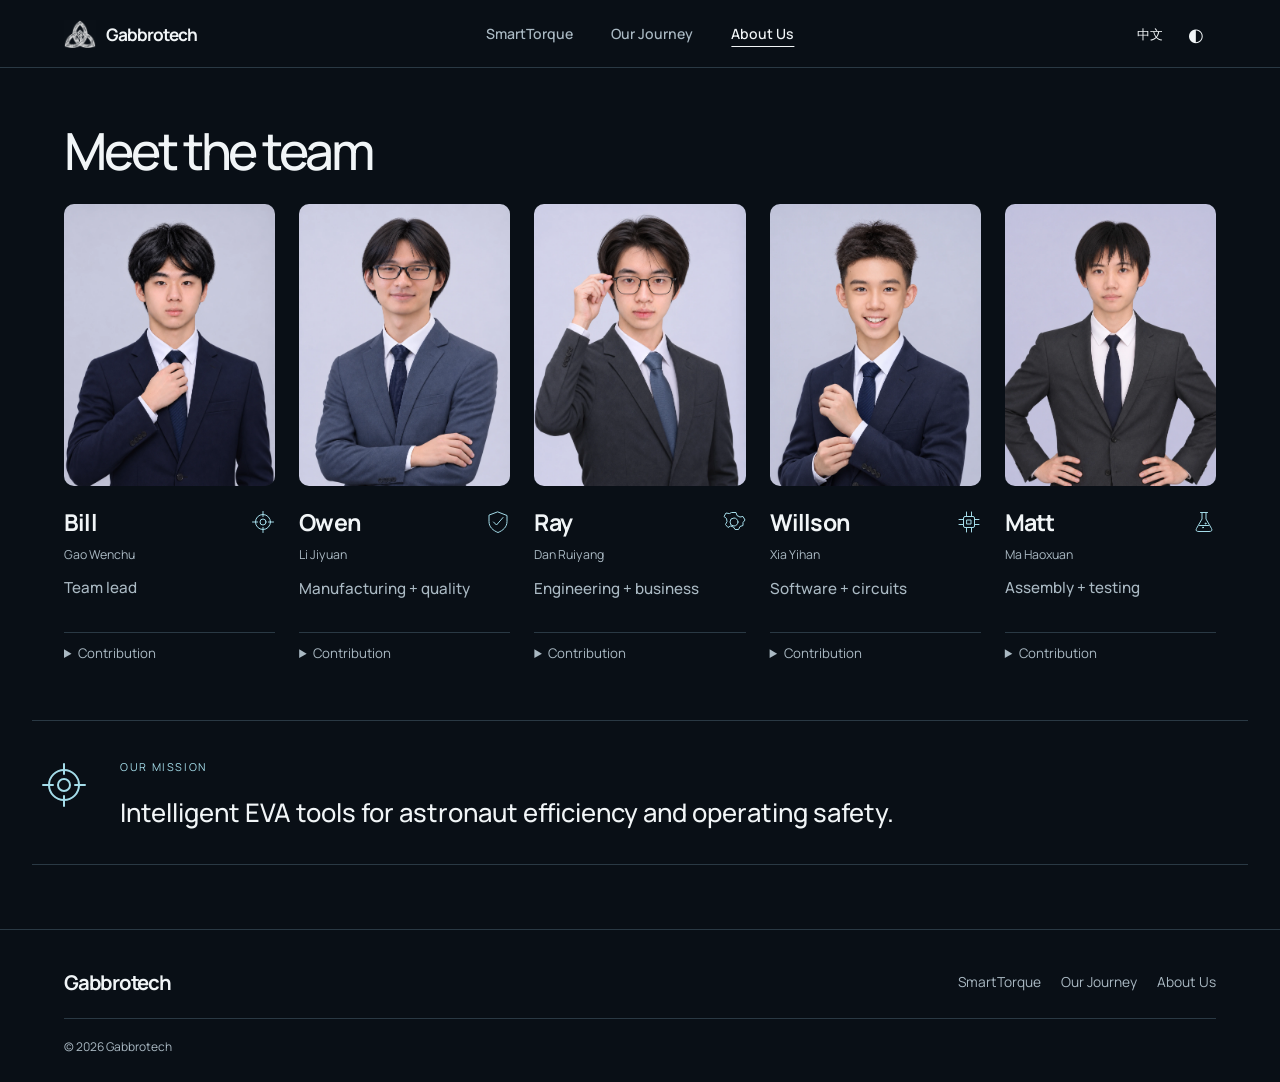
==== about/index.html @ a7426728 "Center SmartTorque in the opening film and simplify the product experience" ====
<!doctype html>
<html lang="en"><head><meta charset="utf-8"><script>try{document.documentElement.dataset.theme=localStorage.getItem("gabbrotech-theme")||"dark"}catch{}</script><link rel="preload" as="font" type="font/woff2" href="/assets/manrope-latin.woff2" crossorigin><meta name="viewport" content="width=device-width,initial-scale=1"><meta name="theme-color" content="#071017"><title>About Us | Gabbrotech</title><meta name="description" content="Gabbrotech develops intelligent, modular hardware concepts for demanding EVA operations. Explore SmartTorque, a multifunction handheld tool platform."><link rel="icon" type="image/svg+xml" href="data:image/svg+xml,%3Csvg%20xmlns='http://www.w3.org/2000/svg'%20viewBox='0%200%2064%2064'%3E%3Crect%20width='64'%20height='64'%20fill='%23071017'/%3E%3Cpath%20d='M49%2017H22L14%2025v22h28l8-8V31H32v8h9v1H23V25h26z'%20fill='%2372e3f4'/%3E%3C/svg%3E"><link rel="stylesheet" href="/assets/site.css?v=studio1"><link rel="stylesheet" href="/assets/stage.css"><script defer src="/assets/site.js?v=studio1"></script><script defer src="/assets/voice.js"></script><script defer src="/assets/features.js"></script><link rel="stylesheet" href="/assets/editorial.css"><script defer src="/assets/editorial.js?v=nov11b"></script><link rel="stylesheet" href="/assets/pages.css?v=nov11b"><link rel="stylesheet" href="/assets/team-portraits.css?v=nov14"><link rel="stylesheet" href="/assets/team-first.css?v=nov14"><link rel="stylesheet" href="/assets/studio.css?v=studio1"></head><body><a class="skip" href="#main">Skip to content</a><header class="site-header"><div class="wrap nav"><a class="brand" href="/" aria-label="Gabbrotech home"><span class="brand-mark" aria-hidden="true"><img src="/assets/gabbrotech-symbol.webp" alt=""></span>Gabbrotech</a><nav class="nav-links" id="navigation" aria-label="Main navigation"><a href="/smarttorque/" data-i18n-skip data-en="SmartTorque" data-zh="SmartTorque">SmartTorque</a><a href="/journey/" data-i18n-skip data-en="Our Journey" data-zh="探索历程">Our Journey</a><a href="/about/" aria-current="page" data-i18n-skip data-en="About Us" data-zh="关于我们">About Us</a></nav><div class="nav-actions"><div class="display-controls"><button class="display-toggle language-toggle" type="button" data-ui="language" aria-label="Switch to Chinese">中文</button><button class="display-toggle theme-toggle" type="button" data-ui="theme" aria-label="Switch to light mode" title="Theme">◐</button></div><button class="menu-toggle" type="button" aria-label="Toggle navigation" aria-controls="navigation" aria-expanded="false">☰</button></div></div></header><main id="main"><section class="team-landing" aria-labelledby="team-title"><header class="team-landing-heading"><h1 id="team-title" data-i18n-skip data-en="Meet the team" data-zh="认识我们的团队">Meet the team</h1></header><section class="team-grid" aria-label="Gabbrotech team"><article class="member"><div class="member-portrait has-photo"><img src="/assets/team/bill-natural.webp" alt="Bill — Gabbrotech team portrait" width="1086" height="1448" loading="eager" decoding="async"></div><div class="member-info"><div class="member-heading"><h2>Bill</h2><svg viewbox="0 0 48 48" fill="none" stroke="currentColor" stroke-width="2" stroke-linecap="round" stroke-linejoin="round" aria-hidden="true"><circle cx="24" cy="24" r="15"></circle><circle cx="24" cy="24" r="6"></circle><path d="M24 3v10m0 22v10M3 24h10m22 0h10"></path></svg></div><p data-i18n-skip data-en="Gao Wenchu" data-zh="高文楚" class="member-name">Gao Wenchu</p><h3 data-i18n-skip data-en="Team lead" data-zh="团队负责人">Team lead</h3><details class="member-responsibilities"><summary data-i18n-skip="" data-en="Contribution" data-zh="主要工作">Contribution</summary><p data-i18n-skip data-en="Parts CAD · Website · Retention" data-zh="零件建模 · 网页设计 · 防丢失结构" class="member-work">Parts CAD · Website · Retention</p></details></div></article><article class="member"><div class="member-portrait has-photo"><img src="/assets/team/owen.webp" alt="Owen — Gabbrotech team portrait" width="1086" height="1448" loading="eager" decoding="async"></div><div class="member-info"><div class="member-heading"><h2>Owen</h2><svg viewbox="0 0 48 48" fill="none" stroke="currentColor" stroke-width="2" stroke-linecap="round" stroke-linejoin="round" aria-hidden="true"><path d="M24 4 42 11v12c0 11-8 18-18 22C14 41 6 34 6 23V11Z"></path><path d="m15 24 6 6 13-15"></path></svg></div><p data-i18n-skip data-en="Li Jiyuan" data-zh="李纪源" class="member-name">Li Jiyuan</p><h3 data-i18n-skip data-en="Manufacturing + quality" data-zh="制造与质量">Manufacturing + quality</h3><details class="member-responsibilities"><summary data-i18n-skip="" data-en="Contribution" data-zh="主要工作">Contribution</summary><p data-i18n-skip data-en="Assembly · Printing · Quality checks" data-zh="产品组装 · 打印监督 · 质量检查" class="member-work">Assembly · Printing · Quality checks</p></details></div></article><article class="member"><div class="member-portrait has-photo"><img src="/assets/team/ray-refined.webp" alt="Ray — Gabbrotech team portrait" width="1086" height="1448" loading="eager" decoding="async"></div><div class="member-info"><div class="member-heading"><h2>Ray</h2><svg viewbox="0 0 48 48" fill="none" stroke="currentColor" stroke-width="2" stroke-linecap="round" stroke-linejoin="round" aria-hidden="true"><circle cx="24" cy="24" r="8"></circle><path d="m20 5 8 0 2 6 6 3 6-1 4 7-4 5 0 6-6 2-3 6-7 0-3-5-6-2-5 3-5-6 3-6-1-6-5-4 4-7 6 1Z"></path></svg></div><p data-i18n-skip data-en="Dan Ruiyang" data-zh="但睿洋" class="member-name">Dan Ruiyang</p><h3 data-i18n-skip data-en="Engineering + business" data-zh="工程与商业">Engineering + business</h3><details class="member-responsibilities"><summary data-i18n-skip="" data-en="Contribution" data-zh="主要工作">Contribution</summary><p data-i18n-skip data-en="Tool and head CAD · Channels" data-zh="工具与接头建模 · 销售渠道" class="member-work">Tool and head CAD · Channels</p></details></div></article><article class="member"><div class="member-portrait has-photo"><img src="/assets/team/wilson.webp" alt="Willson — Gabbrotech team portrait" width="1086" height="1448" loading="eager" decoding="async"></div><div class="member-info"><div class="member-heading"><h2>Willson</h2><svg viewbox="0 0 48 48" fill="none" stroke="currentColor" stroke-width="2" stroke-linecap="round" stroke-linejoin="round" aria-hidden="true"><rect x="13" y="13" width="22" height="22" rx="3"></rect><path d="M19 4v9m10-9v9m-10 22v9m10-9v9M4 19h9m-9 10h9m22-10h9m-9 10h9M20 20h8v8h-8Z"></path></svg></div><p data-i18n-skip data-en="Xia Yihan" data-zh="夏翊涵" class="member-name">Xia Yihan</p><h3 data-i18n-skip data-en="Software + circuits" data-zh="软件与电路">Software + circuits</h3><details class="member-responsibilities"><summary data-i18n-skip="" data-en="Contribution" data-zh="主要工作">Contribution</summary><p data-i18n-skip data-en="Voice · LCD · Actuator control" data-zh="语音交互 · LCD 显示 · 执行器控制" class="member-work">Voice · LCD · Actuator control</p></details></div></article><article class="member"><div class="member-portrait has-photo"><img src="/assets/team/matt-studio-close.webp" alt="Matt — Gabbrotech team portrait" width="1086" height="1448" loading="eager" decoding="async"></div><div class="member-info"><div class="member-heading"><h2>Matt</h2><svg viewbox="0 0 48 48" fill="none" stroke="currentColor" stroke-width="2" stroke-linecap="round" stroke-linejoin="round" aria-hidden="true"><path d="M17 5h14m-11 0v13L9 37q-3 6 5 6h20q8 0 5-6L28 18V5M15 31h18"></path><circle cx="22" cy="35" r="1"></circle><circle cx="27" cy="27" r="1"></circle></svg></div><p data-i18n-skip data-en="Ma Haoxuan" data-zh="马颢轩" class="member-name">Ma Haoxuan</p><h3 data-i18n-skip data-en="Assembly + testing" data-zh="组装与测试">Assembly + testing</h3><details class="member-responsibilities"><summary data-i18n-skip="" data-en="Contribution" data-zh="主要工作">Contribution</summary><p data-i18n-skip data-en="Hardware · Debugging · Competitor research" data-zh="硬件组装 · 调试维修 · 竞品研究" class="member-work">Hardware · Debugging · Competitor research</p></details></div></article></section></section><section class="about-mission"><div class="mission-icon-large"><svg viewbox="0 0 48 48" fill="none" stroke="currentColor" stroke-width="2" stroke-linecap="round" stroke-linejoin="round" aria-hidden="true"><circle cx="24" cy="24" r="15"></circle><circle cx="24" cy="24" r="6"></circle><path d="M24 3v10m0 22v10M3 24h10m22 0h10"></path></svg></div><div><small data-i18n-skip data-en="OUR MISSION" data-zh="我们的使命">OUR MISSION</small><h2 data-i18n-skip data-en="Intelligent EVA tools for astronaut efficiency and operating safety." data-zh="设计智能化舱外工具，提升宇航员的工作效率与操作安全。">Intelligent EVA tools for astronaut efficiency and operating safety.</h2></div></section></main><footer class="site-footer"><div class="studio-footer"><a class="brand" href="/">Gabbrotech</a><div class="footer-links"><a href="/smarttorque/">SmartTorque</a><a href="/journey/"><span data-i18n-skip data-en="Our Journey" data-zh="探索历程">Our Journey</span></a><a href="/about/"><span data-i18n-skip data-en="About Us" data-zh="关于我们">About Us</span></a></div><div class="studio-colophon"><span>© 2026 Gabbrotech</span></div></div></footer></body></html>
---- assets/site.css ----
:root{--bg:#071017;--bg2:#0b1720;--panel:#101f29;--panel2:#132630;--line:#29404c;--text:#eef7fa;--muted:#a0b3bd;--cyan:#72e3f4;--blue:#4b9dce;--display:'Space Grotesk',Arial,sans-serif;--body:'DM Sans',Arial,sans-serif}
*{box-sizing:border-box}html{scroll-behavior:smooth}body{margin:0;background:var(--bg);color:var(--text);font-family:var(--body);font-size:16px;line-height:1.6}body::before{content:'';position:fixed;inset:0;pointer-events:none;opacity:.14;background-image:linear-gradient(rgba(137,196,222,.15) 1px,transparent 1px),linear-gradient(90deg,rgba(137,196,222,.15) 1px,transparent 1px);background-size:72px 72px;mask-image:linear-gradient(to bottom,#000,transparent 80%);z-index:-1}a{color:inherit;text-decoration:none}button{font:inherit}img{max-width:100%;display:block}.skip{position:absolute;top:-50px;left:12px;padding:9px 16px;background:var(--cyan);color:#071017;z-index:100}.skip:focus{top:12px}.wrap{width:min(100% - 64px,1300px);margin:auto}.site-header{border-bottom:1px solid rgba(113,157,177,.2);background:rgba(7,16,23,.87);backdrop-filter:blur(18px);position:sticky;top:0;z-index:50}.nav{min-height:78px;display:flex;align-items:center;justify-content:space-between;gap:28px}.brand{display:flex;align-items:center;gap:11px;font:700 1.19rem var(--display);letter-spacing:-.045em;white-space:nowrap}.brand-mark{display:grid;place-items:center;width:35px;height:35px;border:1.6px solid var(--cyan);color:var(--cyan);font:700 1rem var(--display);clip-path:polygon(0 0,100% 0,100% 73%,74% 100%,0 100%)}.nav-links{display:flex;align-items:center;gap:35px}.nav-links a{font-size:.88rem;color:#c9d7dc;transition:color .2s}.nav-links a:hover,.nav-links a[aria-current=page]{color:var(--cyan)}.nav-actions{display:flex;align-items:center;gap:20px}.nav-cta{border:1px solid #4e7180;padding:9px 17px;color:#f1fbfd;font-size:.84rem;font-weight:700;letter-spacing:.01em;transition:.2s}.nav-cta:hover{border-color:var(--cyan);color:var(--cyan)}.menu-toggle{display:none;border:0;background:none;color:var(--text);font-size:1.6rem;cursor:pointer}.eyebrow{font-size:.76rem;letter-spacing:.22em;text-transform:uppercase;font-weight:700;color:var(--cyan)}.eyebrow::before{content:'';display:inline-block;width:27px;height:1px;background:currentColor;vertical-align:middle;margin-right:12px}.hero{position:relative;overflow:hidden}.hero-grid{display:grid;grid-template-columns:minmax(0, .95fr) minmax(0,1.05fr);min-height:660px;align-items:center;gap:35px;padding-top:58px;padding-bottom:72px}.hero h1,.product-hero h1{font:500 clamp(3.5rem,6vw,6.4rem)/.98 var(--display);letter-spacing:-.077em;margin:27px 0}.hero h1 em,.product-hero h1 em{font-style:normal;color:var(--cyan)}.lede{font-size:1.12rem;color:#b6cbd3;max-width:600px;line-height:1.68}.hero-actions{display:flex;flex-wrap:wrap;gap:12px;margin-top:35px}.btn{display:inline-flex;justify-content:center;align-items:center;min-height:47px;padding:12px 22px;border:1px solid var(--cyan);font-size:.9rem;font-weight:700;letter-spacing:.015em;transition:background .2s,color .2s,transform .2s}.btn:hover{transform:translateY(-2px)}.btn-primary{background:var(--cyan);color:#071017}.btn-primary:hover{background:#a3f0f8}.btn-ghost{border-color:#4d6672;color:var(--text)}.btn-ghost:hover{border-color:var(--cyan);color:var(--cyan)}.hero-media{position:relative;aspect-ratio:1.18;background:radial-gradient(circle at 50% 45%,#163947 0,#0b1d27 42%,#08131b 73%);border:1px solid #24414d;overflow:hidden}.hero-media::before{content:'';position:absolute;inset:5%;border:1px solid rgba(114,227,244,.15);border-radius:50%;transform:rotate(-22deg) scaleY(.76)}.hero-media img{width:100%;height:100%;object-fit:cover;mix-blend-mode:screen}.media-index{position:absolute;left:22px;top:20px;z-index:2;color:#9db8c2;font-size:.72rem;letter-spacing:.18em;text-transform:uppercase}.media-label{position:absolute;right:20px;bottom:20px;color:#d4e9ed;font-size:.72rem;letter-spacing:.12em;text-transform:uppercase;z-index:2}.hero-bottom{border-top:1px solid var(--line);border-bottom:1px solid var(--line);background:#0b1821}.fact-row{display:grid;grid-template-columns:repeat(3,1fr)}.fact{padding:23px 31px;border-right:1px solid var(--line)}.fact:first-child{padding-left:0}.fact:last-child{border:0}.fact strong{display:block;font:500 1.22rem var(--display);letter-spacing:-.04em}.fact span{font-size:.79rem;text-transform:uppercase;letter-spacing:.11em;color:#85a4b1}.section{padding:122px 0}.section-head{display:grid;grid-template-columns:1fr 1fr;align-items:end;gap:64px;margin-bottom:52px}.section h2{font:500 clamp(2.45rem,4vw,4.4rem)/1.06 var(--display);letter-spacing:-.065em;margin:18px 0 0}.section-intro{color:var(--muted);font-size:1.08rem;max-width:560px;margin:0 0 5px}.overline{font-size:.75rem;letter-spacing:.2em;text-transform:uppercase;color:var(--cyan);font-weight:700}.panel{background:linear-gradient(145deg,#11242f,#0b1821);border:1px solid #29424e}.about-grid{display:grid;grid-template-columns:1.15fr .85fr;gap:20px}.statement{min-height:300px;padding:46px;display:flex;flex-direction:column;justify-content:space-between}.statement p{font:400 clamp(1.5rem,2.3vw,2.55rem)/1.25 var(--display);letter-spacing:-.04em;max-width:680px;margin:0}.statement p span{color:var(--cyan)}.statement small,.aside-note small{font-size:.74rem;letter-spacing:.17em;text-transform:uppercase;color:#86a8b7}.aside-note{padding:38px;display:flex;flex-direction:column;justify-content:space-between;gap:35px}.aside-note h3{font:500 1.6rem/1.2 var(--display);margin:0;letter-spacing:-.04em}.aside-note p{color:var(--muted);margin:13px 0 0}.feature-grid{display:grid;grid-template-columns:repeat(3,1fr);gap:18px}.feature{min-height:350px;padding:31px;display:flex;flex-direction:column}.feature .num{font-size:.76rem;letter-spacing:.15em;color:var(--cyan)}.feature h3{font:500 1.85rem/1.12 var(--display);letter-spacing:-.05em;margin:auto 0 12px}.feature p{color:var(--muted);margin:0}.feature-symbol{width:70px;height:70px;border:1px solid #3b6370;border-radius:50%;margin-top:34px;position:relative}.feature-symbol::before,.feature-symbol::after{content:'';position:absolute;border:1px solid var(--cyan)}.feature-symbol.one::before{inset:14px;border-radius:50%;border-right-color:transparent}.feature-symbol.one::after{height:1px;width:32px;left:18px;top:34px;border:0;background:var(--cyan)}.feature-symbol.two::before{width:22px;height:22px;left:10px;top:23px;transform:rotate(45deg)}.feature-symbol.two::after{width:22px;height:22px;right:10px;top:23px;transform:rotate(45deg)}.feature-symbol.three::before{inset:13px;border-radius:50%}.feature-symbol.three::after{width:30px;height:30px;top:19px;left:19px;border-radius:50%;border-left-color:transparent}.contrast{background:#d9e6e9;color:#0b1a22}.contrast .overline{color:#175b74}.contrast .section-intro{color:#3b5967}.problem-list{display:grid;grid-template-columns:repeat(4,1fr);border-top:1px solid #9cb3bc}.problem{padding:28px 22px 0 0}.problem:not(:last-child){border-right:1px solid #9cb3bc;margin-right:23px}.problem span{color:#126b84;font:600 1.3rem var(--display)}.problem h3{font:600 1.15rem var(--display);letter-spacing:-.03em}.problem p{color:#435e68;font-size:.94rem}.tech-band{position:relative;overflow:hidden;background:radial-gradient(circle at 70% 30%,#123747,#071017 58%);border-top:1px solid #25414d;border-bottom:1px solid #25414d}.tech-grid{display:grid;grid-template-columns:.9fr 1.1fr;gap:60px;align-items:center}.tech-list{display:grid;gap:0;margin-top:32px}.tech-list div{padding:19px 0;border-top:1px solid var(--line)}.tech-list strong{display:block;font:500 1.12rem var(--display)}.tech-list span{display:block;color:var(--muted);font-size:.92rem;margin-top:5px}.system-graphic{padding:42px;border:1px solid #34525f;background:#0b1b25;min-height:470px;display:grid;align-content:center;gap:12px}.system-row{display:grid;grid-template-columns:1fr 38px 1fr;align-items:center;gap:12px}.system-node{min-height:94px;padding:18px;border:1px solid #3e6875;background:#112a34}.system-node strong{display:block;font:.95rem var(--display);color:#f1fbfd}.system-node small{display:block;color:#98b4be;margin-top:7px}.system-arrow{text-align:center;color:var(--cyan);font-size:1.3rem}.system-core{padding:23px;border:1px solid var(--cyan);background:rgba(68,182,205,.08);text-align:center;font:500 1.3rem var(--display)}.applications{display:grid;grid-template-columns:repeat(3,1fr);gap:18px}.application{padding:30px;min-height:230px;display:flex;flex-direction:column;justify-content:space-between;border:1px solid var(--line);background:#0c1922}.application .app-no{font-size:.75rem;color:var(--cyan);letter-spacing:.18em}.application h3{font:500 1.45rem var(--display);letter-spacing:-.04em;margin:0 0 8px}.application p{color:var(--muted);margin:0;font-size:.92rem}.cta-band{padding:75px 0;background:#12323e;border-top:1px solid #2d5d6c}.cta-inner{display:flex;justify-content:space-between;align-items:center;gap:35px}.cta-inner h2{font:500 clamp(2.2rem,3.4vw,3.8rem)/1.06 var(--display);letter-spacing:-.06em;max-width:650px;margin:10px 0 0}.site-footer{padding:45px 0 28px;background:#050c11}.footer-grid{display:flex;align-items:start;justify-content:space-between;gap:30px}.footer-grid p{max-width:400px;color:#8fa5ae;font-size:.9rem}.footer-links{display:flex;gap:40px;font-size:.85rem;color:#bfd0d5}.footer-links a:hover{color:var(--cyan)}.footer-bottom{display:flex;justify-content:space-between;gap:20px;border-top:1px solid #23333c;margin-top:55px;padding-top:18px;color:#7e959f;font-size:.75rem}.product-hero{overflow:hidden;background:radial-gradient(circle at 75% 40%,#123746 0,transparent 45%)}.product-hero .hero-grid{min-height:620px}.product-hero h1{font-size:clamp(3.3rem,5.7vw,6.1rem)}.product-meta{display:flex;gap:30px;flex-wrap:wrap;margin-top:42px;padding-top:19px;border-top:1px solid #3d5a66}.product-meta span{font-size:.74rem;letter-spacing:.16em;text-transform:uppercase;color:#8bb2c0}.feature-lines{display:grid;grid-template-columns:repeat(2,1fr);gap:17px}.feature-line{padding:29px;min-height:210px}.feature-line h3{font:500 1.5rem var(--display);letter-spacing:-.04em;margin:14px 0 12px}.feature-line p{color:var(--muted);margin:0;font-size:.94rem}.attachment-tabs{display:flex;gap:4px;border-bottom:1px solid var(--line);margin:38px 0 0}.attachment-tabs button{border:0;border-bottom:2px solid transparent;background:none;color:#a9bec7;padding:15px 24px;cursor:pointer;text-align:left}.attachment-tabs button[aria-selected=true]{color:var(--cyan);border-color:var(--cyan)}.attachment-detail{display:grid;grid-template-columns:1fr 1fr;min-height:320px;border:1px solid var(--line);background:#0f202a}.attachment-visual{display:grid;place-items:center;background:radial-gradient(circle,#1e4351,#0b1a23 66%);border-right:1px solid var(--line)}.attachment-visual svg{width:min(58%,220px);height:auto;color:var(--cyan)}.attachment-copy{padding:48px;display:flex;flex-direction:column;justify-content:center}.attachment-copy h3{font:500 2rem var(--display);margin:0 0 12px;letter-spacing:-.05em}.attachment-copy p{color:var(--muted);max-width:450px}.attachment-copy small{color:var(--cyan);text-transform:uppercase;letter-spacing:.14em}.steps{display:grid;grid-template-columns:repeat(4,1fr);gap:15px}.step{padding:28px;border-top:2px solid #4e91a5;background:#0e1e27}.step b{color:var(--cyan);font:500 1.7rem var(--display)}.step h3{font:500 1.2rem var(--display);margin:45px 0 8px}.step p{color:var(--muted);font-size:.93rem;margin:0}.metrics-intro{padding:18px 22px;background:#16303b;border-left:2px solid var(--cyan);color:#c3d7dd;max-width:840px;margin-bottom:30px}.metric-groups{display:grid;grid-template-columns:repeat(3,1fr);gap:16px}.metric-group{border:1px solid var(--line);padding:26px;background:#0d1b24}.metric-group h3{font:500 1.35rem var(--display);margin:0 0 20px}.metric-group ul{padding:0;margin:0;list-style:none}.metric-group li{padding:15px 0;border-top:1px solid #29414d}.metric-group strong{display:block;font-size:.95rem}.metric-group span{display:block;font-size:.83rem;color:var(--muted);margin-top:4px}.metric-group .pending{font-size:.7rem;text-transform:uppercase;letter-spacing:.11em;color:var(--cyan)}.architecture{display:grid;grid-template-columns:1fr 1fr;gap:35px;align-items:start}.component-list{display:grid;gap:10px}.component{padding:20px 25px;border:1px solid var(--line);background:#10222c}.component strong{font:500 1.05rem var(--display)}.component p{color:var(--muted);margin:7px 0 0;font-size:.9rem}.architecture-note{padding:37px;border:1px solid #376170;background:linear-gradient(145deg,#153440,#0a1922)}.architecture-note h3{font:500 2.1rem/1.16 var(--display);letter-spacing:-.05em;margin:0 0 20px}.architecture-note p{color:#a6c0c9}.fineprint{font-size:.78rem;color:#89a1aa;margin-top:22px}.reveal{opacity:0;transform:translateY(18px);transition:opacity .7s,transform .7s}.reveal.visible{opacity:1;transform:none}a:focus-visible,button:focus-visible{outline:2px solid var(--cyan);outline-offset:3px}@media(max-width:980px){.wrap{width:min(100% - 40px,1300px)}.hero-grid{grid-template-columns:1fr;min-height:0;padding-top:70px}.hero-media{aspect-ratio:1.65}.section-head{gap:25px}.tech-grid{grid-template-columns:1fr}.system-graphic{min-height:0}.steps{grid-template-columns:repeat(2,1fr)}}@media(max-width:720px){.nav{min-height:66px}.menu-toggle{display:block}.nav-links{display:none;position:absolute;top:65px;left:0;right:0;padding:18px 22px 25px;background:#0a1a22;border-bottom:1px solid var(--line);flex-direction:column;align-items:stretch;gap:17px}.nav-links.open{display:flex}.nav-actions .nav-cta{display:none}.hero-grid{padding-top:57px;padding-bottom:48px;gap:38px}.hero h1,.product-hero h1{font-size:clamp(3rem,13vw,4.2rem)}.hero-media{aspect-ratio:1.15}.fact-row,.feature-grid,.applications,.metric-groups{grid-template-columns:1fr}.fact{border-right:0;border-bottom:1px solid var(--line);padding:17px 0}.section{padding:77px 0}.section-head,.about-grid,.attachment-detail,.architecture{grid-template-columns:1fr;gap:28px}.section-head{margin-bottom:35px}.statement{padding:29px;min-height:260px}.aside-note{padding:29px}.feature{min-height:260px}.contrast .problem-list{grid-template-columns:1fr 1fr}.problem{border:0!important;margin:0!important;padding:20px 12px 0 0}.system-graphic{padding:19px}.system-row{grid-template-columns:1fr 20px 1fr}.system-node{padding:10px;min-height:100px}.application{min-height:190px}.cta-inner,.footer-grid{flex-direction:column;align-items:flex-start}.footer-bottom{flex-direction:column}.attachment-visual{min-height:240px;border-right:0;border-bottom:1px solid var(--line)}.attachment-copy{padding:30px}.attachment-tabs button{padding:14px 12px;font-size:.87rem}.steps{grid-template-columns:1fr 1fr}.step h3{margin-top:24px}}@media(max-width:420px){.wrap{width:min(100% - 32px,1300px)}.hero-actions .btn{width:100%}.steps,.contrast .problem-list{grid-template-columns:1fr}.system-node small{font-size:.72rem}}
/* Display preferences */
.display-controls{display:flex;align-items:center;gap:7px}.display-toggle{min-width:40px;height:38px;padding:0 10px;border:1px solid #425f6b;background:transparent;color:#d6e7ec;cursor:pointer;font-size:.8rem;font-weight:700}.theme-toggle{font-size:1.08rem}.display-toggle:hover{border-color:var(--cyan);color:var(--cyan)}
html[data-theme="light"]{--bg:#edf3f5;--bg2:#e3ecef;--panel:#f5f8f9;--panel2:#e7eff2;--line:#b5c7ce;--text:#162a34;--muted:#536c77;color-scheme:light}
html[data-theme="light"] body{background:#edf3f5;color:#162a34}
html[data-theme="light"] body::before{opacity:.12;background-image:linear-gradient(rgba(31,77,92,.2) 1px,transparent 1px),linear-gradient(90deg,rgba(31,77,92,.2) 1px,transparent 1px)}
html[data-theme="light"] .site-header{background:rgba(241,247,249,.92);border-color:rgba(50,87,101,.22)}
html[data-theme="light"] .brand,html[data-theme="light"] .nav-links a,html[data-theme="light"] .nav-cta,html[data-theme="light"] .display-toggle,html[data-theme="light"] .menu-toggle{color:#17313c}
html[data-theme="light"] .brand-mark{color:#12647b;border-color:#12647b}
html[data-theme="light"] .display-toggle{border-color:#9bb1ba}
html[data-theme="light"] .hero,.html[data-theme="light"] .product-hero{background:radial-gradient(circle at 75% 40%,#d9e9ee 0,transparent 48%)}
html[data-theme="light"] .hero h1,html[data-theme="light"] .product-hero h1,html[data-theme="light"] .section h2,html[data-theme="light"] .feature h3,html[data-theme="light"] .feature-line h3,html[data-theme="light"] .aside-note h3,html[data-theme="light"] .cta-inner h2{color:#162a34}
html[data-theme="light"] .lede,html[data-theme="light"] .section-intro,html[data-theme="light"] .feature p,html[data-theme="light"] .feature-line p,html[data-theme="light"] .statement p,html[data-theme="light"] .aside-note p,html[data-theme="light"] .application p,html[data-theme="light"] .architecture-note p,html[data-theme="light"] .component p,html[data-theme="light"] .step p{color:#4d6570}
html[data-theme="light"] .hero-bottom,html[data-theme="light"] .panel,html[data-theme="light"] .feature,html[data-theme="light"] .feature-line,html[data-theme="light"] .application,html[data-theme="light"] .step,html[data-theme="light"] .metric-group,html[data-theme="light"] .component,html[data-theme="light"] .system-graphic,html[data-theme="light"] .system-node,html[data-theme="light"] .attachment-detail,html[data-theme="light"] .metric-group{background:#f6f9fa;border-color:#c1d0d5}
html[data-theme="light"] .tech-band{background:radial-gradient(circle at 70% 30%,#d6e8ed,#edf3f5 58%);border-color:#c1d0d5}
html[data-theme="light"] .system-node strong,html[data-theme="light"] .system-core,html[data-theme="light"] .metric-group h3,html[data-theme="light"] .metric-group strong,html[data-theme="light"] .component strong,html[data-theme="light"] .step h3,html[data-theme="light"] .application h3{color:#17313c}
html[data-theme="light"] .system-core{background:#e3f3f6}
html[data-theme="light"] .attachment-visual{background:radial-gradient(circle,#deedf1,#f3f7f8 66%);border-color:#c1d0d5}
html[data-theme="light"] .attachment-copy p,html[data-theme="light"] .metric-group span,html[data-theme="light"] .system-node small{color:#536c77}
html[data-theme="light"] .cta-band{background:#d8e9ed;border-color:#b5cbd2}
html[data-theme="light"] .site-footer{background:#e1eaed}
html[data-theme="light"] .site-footer .brand,html[data-theme="light"] .site-footer p,html[data-theme="light"] .site-footer .footer-links,html[data-theme="light"] .footer-bottom{color:#425d68}
html[data-theme="light"] .product-stage{background:radial-gradient(ellipse at 46% 53%,#d4e7ec 0,#e8f0f2 48%,#edf3f5 100%)}
html[data-theme="light"] .viewer-topline{color:#294b58;background:rgba(235,244,247,.65);border-color:rgba(56,107,124,.2)}
html[data-theme="light"] .viewer-top-controls button,html[data-theme="light"] .viewer-action{background:#e1eef1;color:#184052;border-color:#8baeb9}
html[data-theme="light"] .viewer-hint,html[data-theme="light"] .stage-foot{color:#4d6570}
html[data-theme="light"] .part-panel{background:rgba(239,247,249,.82);border-color:rgba(55,103,119,.42)}
html[data-theme="light"] .part-panel-top,html[data-theme="light"] .part-selector h3{color:#486672;border-color:#bfd0d5}
html[data-theme="light"] .part-copy p{color:#536c77}
html[data-theme="light"] .part-button{background:#e1ecef;color:#1c3944}
html[data-theme="light"] .part-button:hover,html[data-theme="light"] .part-button[aria-pressed=true]{background:#d1e8ee}
html[data-theme="light"] .metric-groups li,html[data-theme="light"] .fact,html[data-theme="light"] .tech-list div{border-color:#c4d3d8}
html[data-theme="light"] .product-stage .stage-intro h1{color:#172f3a}
@media(max-width:720px){.nav-actions{gap:9px}.nav-actions .display-controls{gap:4px}.display-toggle{min-width:36px;height:35px;padding:0 7px}.display-controls{order:0}.nav-actions .nav-cta{display:none}.nav .menu-toggle{display:block}}

/* Exact company mark supplied by Gabbrotech */
.brand-mark{position:relative;width:40px;height:40px;overflow:hidden;background:#fff;border:1px solid rgba(20,54,82,.22);clip-path:none}
.brand-mark img{position:absolute;width:94px;max-width:none;height:auto;left:-27px;top:-2px}
.company-logo{width:min(100%,280px);padding:9px 13px;background:#fff;border:1px solid rgba(20,54,82,.18);margin-top:18px}
/* Preserve the supplied mark; blend its white backdrop into each page theme. */
.brand-mark,html[data-theme="light"] .brand-mark{background:transparent;border:0}
.company-logo{background:transparent;padding:0;border:0}
.brand-mark img,.company-logo{filter:grayscale(1) invert(1);mix-blend-mode:screen}
html[data-theme="light"] .brand-mark img,html[data-theme="light"] .company-logo{filter:none;mix-blend-mode:multiply}
.architecture-note,html[data-theme="light"] .architecture-note{color:#eef7fa}
.architecture-note h3,html[data-theme="light"] .architecture-note h3{color:#eef7fa}
.architecture-note p,html[data-theme="light"] .architecture-note p{color:#c0d3dc}
.architecture-note .fineprint,html[data-theme="light"] .architecture-note .fineprint{color:#a9c1cc}
.architecture-note .overline,html[data-theme="light"] .architecture-note .overline{color:#88e2ef}
/* Keep the mission label and statement together, regardless of the logo card height. */
.about-grid{align-items:start}
.statement{justify-content:flex-start;gap:24px;min-height:0;padding:clamp(26px,3.5vw,46px)}
.statement p{margin:0;line-height:1.4;max-width:24ch}
html[lang="zh-CN"] .statement p{max-width:none;letter-spacing:-.02em;line-height:1.5;word-break:normal;text-wrap:pretty}
/* The About heading is a navigation focus target, not an interactive control. */
#about h2[tabindex="-1"]:focus{outline:none}
---- assets/stage.css ----
.product-stage{position:relative;padding:48px 0 36px;background:radial-gradient(ellipse at 46% 53%,#123848 0,#07131b 48%,#071017 100%)}
.home-preview-mark{position:absolute;inset:0;display:grid;place-items:center;font:500 clamp(7rem,18vw,15rem)/1 var(--display);letter-spacing:-.16em;color:transparent;-webkit-text-stroke:2px rgba(114,227,244,.7);text-shadow:0 0 65px rgba(38,147,182,.3);transform:skewX(-12deg) translateX(-.04em)}
.stage-intro{display:grid;grid-template-columns:1fr 360px;gap:50px;align-items:end;margin-bottom:40px}
.stage-intro h1{font:500 clamp(2.8rem,5.4vw,5.7rem)/1.02 var(--display);letter-spacing:-.07em;margin:20px 0 0;max-width:800px}
.stage-intro h1 em{font-style:normal;color:var(--cyan)}
.stage-intro .lede{margin:0 0 5px;font-size:1rem}
.brand-promise{margin-top:14px;font-size:.78rem;letter-spacing:.14em;color:var(--cyan)}
.retention-grid{display:grid;grid-template-columns:1fr 1fr;gap:24px}.retention-card{padding:clamp(24px,4vw,44px)}.retention-card h3{font-size:1.45rem;margin:0 0 25px}.connection-path{display:flex;align-items:center;gap:12px;min-height:85px}.connection-path span{flex:1;padding:15px 10px;border:1px solid var(--line);font-size:.9rem;text-align:center}.connection-path b{font-weight:400;color:var(--cyan)}.retention-card p{color:var(--muted);margin:25px 0}.retention-card .btn{margin-top:5px}
@media(min-width:1001px){.viewer-topline{padding-right:calc(min(360px,29vw) + clamp(22px,4vw,72px) + 24px)}}
@media(min-width:681px) and (max-width:1000px){.viewer-topline{padding-right:calc(min(340px,35vw) + 4vw + 24px)}}
@media(max-width:760px){.retention-grid{grid-template-columns:1fr}.connection-path{gap:8px}.connection-path span{font-size:.8rem;padding:12px 7px}}
.explorer-grid{display:block;position:relative;width:100%;max-width:none;min-height:clamp(620px,78vh,900px);margin-left:0;margin-right:0;background:transparent}
.viewer-shell{position:absolute;inset:0;min-height:0;overflow:hidden;border:0;background:transparent}
.viewer-topline{position:absolute;z-index:4;top:0;left:0;right:0;padding:17px 22px;display:flex;justify-content:space-between;gap:20px;border-bottom:1px solid rgba(123,193,210,.2);font-size:.7rem;letter-spacing:.18em;color:#a5c7d0;background:rgba(6,17,24,.55)}
.viewer-topline span:last-child{color:var(--cyan)}
.viewer-top-controls{display:flex;align-items:center;gap:14px}.viewer-top-controls button{display:grid;place-items:center;width:29px;height:29px;border:1px solid #5b8795;background:#14323d;color:var(--cyan);font-size:1.25rem;line-height:1;cursor:pointer}.viewer-top-controls button:hover,.viewer-top-controls button[aria-pressed=true]{background:#285666;border-color:var(--cyan)}
.viewer-canvas{position:absolute;inset:0}
.viewer-canvas canvas{display:block;width:100%;height:100%;cursor:grab}
.viewer-canvas canvas:active{cursor:grabbing}
.viewer-loading{position:absolute;z-index:2;top:50%;left:50%;transform:translate(-50%,-50%);padding:12px 20px;background:rgba(5,15,21,.85);border:1px solid #426471;color:#d4e8ee;text-align:center;width:min(80%,420px)}
.viewer-loading[hidden]{display:none}
.viewer-hint{position:absolute;z-index:4;bottom:84px;left:22px;right:22px;font-size:.78rem;color:#91abb5;pointer-events:none}
.viewer-actions{position:absolute;z-index:4;left:22px;right:22px;bottom:20px;display:flex;gap:9px}
.viewer-action{background:#13313d;color:#e6f8fa;border:1px solid #5b8795;padding:9px 15px;cursor:pointer;font-size:.84rem;font-weight:700}
.viewer-action:hover:not(:disabled){background:#1d4a59;border-color:var(--cyan)}
.viewer-action:disabled{opacity:.45;cursor:not-allowed}
.part-panel{position:absolute;z-index:5;right:clamp(22px,4vw,72px);top:22px;bottom:22px;width:min(360px,29vw);display:flex;flex-direction:column;min-width:0;background:rgba(12,30,40,.78);border:1px solid rgba(93,143,159,.42);backdrop-filter:blur(18px)}
.part-panel-top{display:flex;justify-content:space-between;gap:10px;padding:18px 22px;border-bottom:1px solid #345766;color:#9ebac5;font-size:.69rem;letter-spacing:.16em}
.part-copy{padding:32px 25px 22px;min-height:260px}
.part-copy h2{font:500 2.1rem/1.1 var(--display);letter-spacing:-.05em;margin:15px 0}
.part-copy p{color:#abc0c9;font-size:.95rem;margin:0}
.part-selector{padding:0 25px 24px;min-height:0;flex:1;display:flex;flex-direction:column}
.part-selector h3{font:600 .75rem var(--body);text-transform:uppercase;letter-spacing:.16em;color:#8faebb;margin:0 0 9px}
.part-list{display:grid;gap:4px;overflow-y:auto;max-height:300px;padding-right:5px}
.part-button{width:100%;display:flex;align-items:center;gap:13px;text-align:left;padding:12px 10px;border:1px solid transparent;background:#17313d;color:#d0e3e9;cursor:pointer}
.part-button:hover,.part-button[aria-pressed=true]{border-color:#67cde4;background:#1b4351}
.part-button span{font-size:.73rem;color:var(--cyan);letter-spacing:.1em}
.part-button strong{font-size:.87rem;font-weight:600;overflow:hidden;text-overflow:ellipsis;white-space:nowrap}
.stage-foot{display:flex;justify-content:space-between;gap:20px;padding-top:18px;color:#8faab4;font-size:.75rem;letter-spacing:.04em}
.stage-foot a{color:var(--cyan)}
@media(max-width:1000px){.stage-intro{grid-template-columns:1fr}.part-panel{width:min(340px,35vw)}.part-copy{min-height:0}.part-list{max-height:240px}}
@media(max-width:680px){.product-stage{padding-top:24px}.stage-intro{gap:8px;margin-bottom:18px}.stage-intro h1{font-size:clamp(2.1rem,9vw,3.2rem);margin:9px 0 0}.stage-intro .lede{font-size:.86rem;line-height:1.45}.feature-lines{grid-template-columns:1fr}.explorer-grid{width:100%;margin:0;min-height:0;padding:0 16px}.viewer-shell{position:relative;inset:auto;min-height:430px;height:68vh;max-height:620px}.part-panel{position:relative;inset:auto;width:auto;display:flex;border:0;border-top:1px solid rgba(93,143,159,.42);background:rgba(12,30,40,.54);backdrop-filter:blur(10px)}.part-copy{padding:22px}.part-selector{padding:0 22px 20px}.part-list{max-height:180px}.viewer-hint{bottom:88px;font-size:.7rem}.stage-foot{flex-direction:column}}
@media(prefers-reduced-motion:reduce){.reveal{opacity:1;transform:none;transition:none}html{scroll-behavior:auto}}
.head-switcher{position:absolute;left:22px;top:76px;z-index:4;max-width:calc(100% - 440px)}
.head-switcher-label{font-size:.68rem;letter-spacing:.18em;color:var(--muted);margin-bottom:9px}
.head-options{display:flex;flex-wrap:wrap;gap:7px}
.head-options button{border:1px solid #486c7a;background:rgba(9,27,37,.83);color:#b9d1db;padding:9px 15px;font-size:.85rem;cursor:pointer}
.head-options button[aria-pressed="true"]{border-color:var(--cyan);background:#164250;color:#e4f8fb}
.head-options button:disabled{opacity:.4;cursor:wait}
.head-switcher p{max-width:520px;font-size:.84rem;line-height:1.5;color:var(--muted);margin:11px 0}
html[data-theme="light"] .head-options button{background:rgba(244,249,251,.94);color:#224653;border-color:#99b5c0}
html[data-theme="light"] .head-options button[aria-pressed="true"]{background:#cfeaf0;border-color:#23728a;color:#174759}
html[lang="zh-CN"]{--body:"Microsoft YaHei","PingFang SC",system-ui,sans-serif;--display:"Microsoft YaHei","PingFang SC",system-ui,sans-serif}
html[lang="zh-CN"] h1,html[lang="zh-CN"] h2{letter-spacing:0;line-height:1.2;font-weight:600}
html[lang="zh-CN"] .stage-intro h1{font-size:clamp(2.6rem,4.7vw,5rem);max-width:900px}
html[lang="zh-CN"] .hero h1{font-size:clamp(3rem,5.2vw,5.5rem)}
html[lang="zh-CN"] .eyebrow,html[lang="zh-CN"] .overline{letter-spacing:.08em}
html[lang="zh-CN"] .part-copy h2{font-size:1.8rem}
html[lang="zh-CN"] .section h2{font-size:clamp(2rem,3.5vw,3.5rem);max-width:780px}
@media(max-width:1000px){.head-switcher{max-width:calc(100% - 380px)}}
@media(max-width:680px){.head-switcher{left:16px;right:16px;top:68px;max-width:none}.head-options button{padding:7px 10px;font-size:.76rem}.head-switcher p{font-size:.76rem}.viewer-topline{padding:14px 16px}.viewer-shell{min-height:560px;height:76vh;max-height:720px}html[lang="zh-CN"] .stage-intro h1{font-size:clamp(2rem,8.4vw,3.3rem)}}
.display-toggle{white-space:nowrap;flex-shrink:0}.nav-actions{flex-shrink:0}
@media(max-width:1100px){.nav{min-height:70px;gap:20px}.menu-toggle{display:block}.nav-actions .nav-cta{display:none}.nav-links{display:none;position:absolute;top:69px;left:0;right:0;padding:20px 24px;background:#0a1a22;border-bottom:1px solid var(--line);flex-direction:column;align-items:stretch;gap:17px}.nav-links.open{display:flex}html[data-theme="light"] .nav-links{background:#f2f7f9}}
@media(min-width:681px){.viewer-topline{right:calc(min(340px,35vw) + 4vw + 20px);padding-right:22px;letter-spacing:.08em}.viewer-top-controls{gap:9px}.viewer-top-controls span{font-size:.65rem}}
@media(min-width:1001px){.viewer-topline{right:calc(min(360px,29vw) + clamp(22px,4vw,72px) + 20px)}}
html[data-theme="light"]{--cyan:#17657d}
html[data-theme="light"] .viewer-topline{background:rgba(232,242,246,.8);color:#3c6474}
html[data-theme="light"] .viewer-top-controls button{background:#e3f0f5;color:#175e75;border-color:#93b0bd}
.brand-headline{font-family:'Space Grotesk',Arial,sans-serif!important;letter-spacing:-.055em!important;font-weight:500!important}
.stage-intro .brand-headline{font-size:clamp(3.4rem,6.4vw,6.5rem);line-height:1.05;margin-top:24px;max-width:950px}
html[lang="zh-CN"] .stage-intro .brand-headline{font-size:clamp(3.4rem,6.4vw,6.5rem);line-height:1.05}
.core-four{grid-template-columns:repeat(4,1fr)}.core-four .feature{padding:26px;min-height:345px}.core-four .feature h3{font-size:1.5rem}.core-four .feature p{font-size:.94rem}
.feature-symbol.four::before{inset:18px 10px;border-radius:2px}.feature-symbol.four::after{left:20px;top:29px;width:26px;height:8px;border-width:0 0 1px 0}
.design-values{display:flex;justify-content:space-between;gap:20px;flex-wrap:wrap;border-top:1px solid var(--line);padding:22px 0 0;margin-top:30px;color:var(--muted);font-size:.9rem}
.hero-media .hero-brand-logo{position:absolute;inset:18% 8%;width:84%;height:64%;object-fit:contain;filter:grayscale(1) invert(1);mix-blend-mode:screen}
html[data-theme="light"] .hero-media{background:radial-gradient(circle,#dae9ed,#edf3f5);border-color:#b8cdd4}
html[data-theme="light"] .hero-media .hero-brand-logo{filter:none;mix-blend-mode:multiply}
.motion-console{margin:0 22px 20px;padding:16px 0;border-top:1px solid var(--line);border-bottom:1px solid var(--line)}
.motion-toolbar{display:flex;gap:7px;align-items:center;flex-wrap:wrap}.motion-toolbar button{background:transparent;color:var(--text);border:1px solid var(--line);padding:7px 10px;font-size:.77rem;cursor:pointer}.motion-toolbar button[aria-pressed=true]{background:#174451;border-color:var(--cyan);color:#e6f8fa}.motion-toolbar button:disabled{opacity:.4;cursor:wait}.motion-toolbar span{font-size:.63rem;letter-spacing:.08em;color:var(--cyan);margin-left:auto}
.drive-label{display:block;font-size:.72rem;color:var(--muted);margin:14px 0 8px}.drive-row{display:flex;align-items:center;gap:12px}.drive-row input{width:100%;min-width:0;accent-color:var(--cyan);cursor:ew-resize}.drive-row output{font-variant-numeric:tabular-nums;font-size:.8rem;min-width:36px;color:var(--cyan)}.motion-console p{font-size:.77rem;color:var(--muted);line-height:1.4;margin:10px 0 7px}.motion-console small{display:block;font-size:.66rem;color:var(--muted);line-height:1.4}
.part-copy{min-height:0;padding:22px 25px 16px}.part-copy p{font-size:.86rem;line-height:1.5}.part-copy h2{font-size:1.7rem;margin:10px 0}.part-panel{bottom:16px}
@media(max-width:1000px){.core-four{grid-template-columns:1fr 1fr}.part-copy{padding:18px 20px 12px}.part-copy h2,html[lang="zh-CN"] .part-copy h2{font-size:1.5rem}.motion-console{margin:0 20px 12px}.motion-console small{font-size:.63rem}}
@media(max-width:680px){.core-four{grid-template-columns:1fr}.stage-intro .brand-headline,html[lang="zh-CN"] .stage-intro .brand-headline{font-size:clamp(2.8rem,10vw,4.5rem)}.motion-console{margin:0 22px 18px}.part-panel{bottom:auto}.part-copy{padding:22px}.stage-intro{margin-bottom:24px}}
.hero .brand-headline,html[lang="zh-CN"] .hero .brand-headline{font-size:clamp(3.4rem,6.6vw,6.4rem);line-height:1.05;max-width:11ch}
@media(max-width:680px){.hero .brand-headline,html[lang="zh-CN"] .hero .brand-headline{font-size:clamp(2.8rem,10.5vw,4.5rem)}}
/* Brand welcome: exact supplied logo, split into an emblem and a moving drill. */
.welcome{display:none}
html.welcome-active .welcome{display:flex;min-height:calc(100svh - 70px);padding:30px 24px 42px;flex-direction:column;align-items:center;justify-content:center;gap:20px;text-align:center;position:relative;isolation:isolate;background:radial-gradient(ellipse at 50% 30%,#173440 0%,#0c1a23 43%,#071017 78%)}
html.welcome-active #main,html.welcome-active .site-footer{display:none}
html.welcome-active .nav-links,html.welcome-active .nav-cta,html.welcome-active .menu-toggle{display:none!important}
.welcome-logo{width:clamp(280px,35vw,530px);aspect-ratio:1659/948;position:relative;perspective:850px;flex:0 0 auto}
.welcome-logo img{position:absolute;inset:0;width:100%;height:100%;max-width:none;filter:grayscale(1) invert(1);mix-blend-mode:screen}
.welcome-emblem{clip-path:polygon(evenodd,0% 0%,100% 0%,100% 100%,0% 100%,0% 0%,50% 29.1%,53.65% 35.2%,53.8% 38.3%,53.3% 41%,53.85% 44.1%,53.65% 46.7%,53.3% 48.2%,53.8% 50.3%,53.65% 52.5%,53.7% 56.9%,50% 61.7%,46.3% 56.9%,46.3% 53.5%,46.2% 50.6%,46.7% 48%,46.35% 46.1%,46.3% 43.2%,46.65% 41.2%,46.2% 38.5%,46.3% 36.2%,47.55% 33.65%,50% 29.1%,0% 0%);animation:emblem-arrive .9s ease both}
.welcome-drill{clip-path:polygon(50% 29.1%,53.65% 35.2%,53.8% 38.3%,53.3% 41%,53.85% 44.1%,53.65% 46.7%,53.3% 48.2%,53.8% 50.3%,53.65% 52.5%,53.7% 56.9%,50% 61.7%,46.3% 56.9%,46.3% 53.5%,46.2% 50.6%,46.7% 48%,46.35% 46.1%,46.3% 43.2%,46.65% 41.2%,46.2% 38.5%,46.3% 36.2%,47.55% 33.65%);transform-origin:50% 45%;animation:drill-rise 2.4s cubic-bezier(.22,.61,.36,1) .25s both}
.welcome-title,html[lang="zh-CN"] .welcome-title{font:500 clamp(3.3rem,7.1vw,7.2rem)/1.03 'Space Grotesk',Arial,sans-serif;letter-spacing:-.065em;margin:0;color:var(--text)}
.welcome-title em{font-style:normal;color:var(--cyan)}
.welcome-footnote{font-size:.67rem;letter-spacing:.2em;color:var(--muted);margin:2px 0 0;text-transform:uppercase}
html[data-theme="light"].welcome-active .welcome{background:radial-gradient(ellipse at 50% 30%,#d7e7ec 0%,#edf3f5 70%)}
html[data-theme="light"] .welcome-logo img{filter:none;mix-blend-mode:multiply}
html.welcome-leaving .welcome{animation:welcome-exit .4s ease forwards;pointer-events:none}
@keyframes emblem-arrive{from{opacity:0;transform:translateY(8px)}to{opacity:1;transform:translateY(0)}}
@keyframes drill-rise{0%{opacity:0;transform:translateY(18%) rotateY(-720deg)}12%{opacity:1}100%{opacity:1;transform:translateY(0) rotateY(0deg)}}
@keyframes welcome-exit{to{opacity:0;transform:translateY(-14px)}}
@media(max-width:680px){html.welcome-active .welcome{gap:22px;padding:24px 16px 38px;min-height:calc(100svh - 66px)}.welcome-logo{width:min(88vw,360px)}.welcome-title,html[lang="zh-CN"] .welcome-title{font-size:clamp(2.9rem,10vw,4.2rem)}.welcome-footnote{font-size:.59rem;letter-spacing:.15em}}
@media(prefers-reduced-motion:reduce){.welcome-emblem,.welcome-drill,html.welcome-leaving .welcome{animation:none}}

/* Composite the clipped logo before blending with the cover surface. */
.welcome-logo{mix-blend-mode:screen}.welcome-logo img{mix-blend-mode:normal}
html[data-theme="light"] .welcome-logo{mix-blend-mode:multiply}html[data-theme="light"] .welcome-logo img{mix-blend-mode:normal}
.feature-interface{margin:26px 0 24px;padding:14px;border:1px solid var(--line);min-height:162px;background:rgba(55,109,128,.075);display:flex;flex-direction:column;gap:12px}
.feature-interface button{font:500 .72rem var(--body);border:1px solid var(--line);background:transparent;color:var(--text);padding:8px 9px;cursor:pointer;transition:background .2s,border-color .2s}
.feature-interface button:hover,.feature-interface button[aria-pressed="true"]{border-color:var(--cyan);background:rgba(55,109,128,.18)}
.interface-status{display:flex;justify-content:space-between;align-items:center;gap:8px;font-size:.64rem;letter-spacing:.05em;color:var(--muted)}
.interface-status strong{color:var(--cyan);font-weight:500;font-size:.67rem}
.signal-command{display:flex;align-items:center;justify-content:space-between;gap:10px;min-height:28px}.signal-command code{font-size:.69rem;color:var(--text)}
.signal-bars{height:27px;display:flex;align-items:center;gap:3px}.signal-bars i{width:3px;height:9px;background:var(--cyan);transform-origin:center}.signal-bars i:nth-child(2n){height:18px}.signal-bars i:nth-child(3n){height:25px}.is-active .signal-bars i{animation:preset-signal .85s ease both}.is-active .signal-bars i:nth-child(2n){animation-delay:.1s}
.head-preview-options{display:grid;grid-template-columns:repeat(3,1fr);gap:4px}.head-preview-options button{font-size:.65rem;padding:9px 3px}.head-preview-task{margin:0!important;min-height:23px;font-size:.76rem;color:var(--text)!important}
.retention-preview-path{display:flex;align-items:center;justify-content:space-between;gap:8px;min-height:28px;font-size:.65rem;color:var(--text)}.retention-preview-path b{color:var(--cyan)}
.lcd-preview{font-family:'Space Grotesk',monospace;font-variant-numeric:tabular-nums}.lcd-preview dl{display:grid;grid-template-columns:1fr auto;gap:5px;font-size:.63rem;margin:0}.lcd-preview dt{color:var(--muted)}.lcd-preview dd{color:var(--text);margin:0}.lcd-preview .interface-status strong{font-family:var(--body)}
.feature .feature-interface + h3{margin:0 0 12px}.feature-detail{margin-top:auto;padding-top:18px;color:var(--cyan);font-size:.76rem;display:inline-flex;justify-content:space-between;gap:12px}.feature-detail:hover{text-decoration:underline}.core-four .feature{min-height:460px}
@keyframes preset-signal{0%,100%{transform:scaleY(.6)}25%{transform:scaleY(1.3)}55%{transform:scaleY(.4)}80%{transform:scaleY(1)}}
@media(prefers-reduced-motion:reduce){.is-active .signal-bars i{animation:none}}
.interface-status{font-size:.72rem}.interface-status strong{font-size:.73rem}.signal-command code{font-size:.8rem}.retention-preview-path{font-size:.75rem}.lcd-preview dl{font-size:.72rem}.feature-interface button{font-size:.8rem}.head-preview-options button{font-size:.7rem}.core-four .feature{min-height:430px}
/* Reveal the scrolling cue only after the logo has completed its entrance. */
.welcome-scroll{margin-top:12px;min-height:58px;display:flex;flex-direction:column;align-items:center;justify-content:center;gap:8px;color:var(--muted);font-size:.72rem;letter-spacing:.17em;text-transform:uppercase;opacity:0;visibility:hidden;pointer-events:none;transform:translateY(8px);transition:opacity .5s ease,transform .5s ease}
.welcome-ready .welcome-scroll{opacity:1;visibility:visible;pointer-events:auto;transform:translateY(0)}
.welcome-scroll-arrow{color:var(--cyan);font-size:1.6rem;line-height:1;letter-spacing:0}
.welcome-ready .welcome-scroll-arrow{animation:scroll-nudge 2s ease-in-out infinite}
.welcome-scroll:hover{color:var(--text)}
@keyframes scroll-nudge{0%,100%{transform:translateY(0)}50%{transform:translateY(5px)}}
@media(prefers-reduced-motion:reduce){.welcome-scroll{transition:none}.welcome-ready .welcome-scroll-arrow{animation:none}}

.signal-command select{width:100%;min-width:0;max-width:calc(100% - 36px);font:500 .8rem var(--body);color:var(--text);background:transparent;border:0;border-bottom:1px solid var(--line);padding:6px 2px;cursor:pointer}.signal-command select option{background:var(--bg);color:var(--text)}.signal-command select:focus-visible{outline:2px solid var(--cyan);outline-offset:3px}
.voice-preview .interface-status{flex-wrap:wrap;gap:6px}.voice-wake-phrase{display:flex;flex-direction:column;gap:5px}.voice-wake-phrase small,.voice-demo-note{font-size:.7rem;color:var(--muted);line-height:1.6}.voice-wake-phrase strong{font-size:1.1rem;color:var(--cyan)}.voice-demo-actions{display:flex;gap:8px}.voice-demo-actions button:first-child{flex:1}.voice-demo-result{margin:0!important;font-size:.78rem!important;line-height:1.6!important;color:var(--text)!important;min-height:2.6em}.voice-preview button:disabled{opacity:.45;cursor:default}.voice-preview button:disabled:hover{background:transparent;border-color:var(--line)}.voice-protocol-layout{display:grid;grid-template-columns:minmax(0,1fr) minmax(0,1.6fr);gap:32px;align-items:start}.voice-protocol-layout .voice-preview{margin:0;padding:24px}.voice-command-catalogue{display:grid;grid-template-columns:repeat(2,minmax(0,1fr));gap:16px}.voice-command-group{border:1px solid var(--line);padding:20px;background:var(--panel)}.voice-command-group h3{font-size:1rem;margin:0 0 16px;color:var(--cyan)}.voice-command-group ul{list-style:none;padding:0;margin:0}.voice-command-group li{display:flex;align-items:center;justify-content:space-between;gap:12px;border-top:1px solid var(--line);padding:10px 0;font-size:.9rem;color:var(--text)}.voice-command-group small{display:block;margin-top:3px;color:var(--muted);font-size:.72rem}.voice-command-group code{font-size:.68rem;color:var(--cyan);white-space:nowrap}.voice-protocol-note{font-size:.85rem;color:var(--muted);line-height:1.7;margin-top:24px}.voice-operation-controls{border-top:1px solid var(--line);padding-top:18px;display:grid;gap:16px}.voice-lcd{padding:16px;background:rgba(55,109,128,.1);border:1px solid var(--line);font-size:.8rem}.voice-lcd dl{margin:14px 0;display:grid;grid-template-columns:repeat(2,minmax(0,1fr));gap:12px}.voice-lcd dt{color:var(--muted);font-size:.7rem}.voice-lcd dd{margin:4px 0 0;color:var(--text);overflow-wrap:anywhere}.voice-lcd p{font-size:.75rem;margin:0 0 8px}.voice-lcd [data-state-motion]{color:var(--cyan);font-size:.8rem}.voice-drill-inputs{display:grid;gap:12px}.voice-drill-inputs label{display:grid;gap:6px;font-size:.75rem;color:var(--muted)}.voice-drill-inputs select{font:inherit;color:var(--text);background:var(--bg);padding:8px;border:1px solid var(--line);width:100%}.voice-drill-inputs input{width:100%;accent-color:var(--cyan)}.voice-operation-controls>small{font-size:.7rem;line-height:1.6;color:var(--muted)}.voice-operating-rules{display:grid;grid-template-columns:repeat(3,minmax(0,1fr));gap:24px;margin-top:32px}.voice-operating-rules article{border-top:1px solid var(--line);padding-top:18px}.voice-operating-rules h3{font-size:1.1rem;line-height:1.5;margin:0 0 12px}.voice-operating-rules p{font-size:.9rem;line-height:1.8;color:var(--muted)}
@media(max-width:900px){.voice-protocol-layout{grid-template-columns:1fr}.voice-operating-rules{grid-template-columns:1fr}.voice-protocol-layout .voice-preview{max-width:none}}@media(max-width:520px){.voice-command-catalogue{grid-template-columns:1fr}.voice-protocol-layout .voice-preview{padding:16px}}
.voice-command-group li{padding:0}.voice-command-button{width:100%;display:flex;align-items:center;justify-content:space-between;gap:12px;border:0;padding:12px 0;background:transparent;color:var(--text);font:inherit;text-align:left;cursor:pointer}.voice-command-button:hover,.voice-command-button:focus-visible{color:var(--cyan);background:rgba(55,109,128,.12)}.voice-command-button:focus-visible{outline:2px solid var(--cyan);outline-offset:2px}.voice-model-response{padding:16px;border:1px solid var(--line);background:var(--panel);margin-bottom:16px}.voice-model-mount{height:300px;position:relative}.voice-model-response .interface-status{font-size:.65rem;gap:12px;flex-wrap:wrap}.voice-model-response .interface-status strong{font-size:.65rem}.voice-model-heads{display:flex;gap:6px;margin:12px 0}.voice-model-heads button{flex:1;padding:8px;border:1px solid var(--line);background:transparent;color:var(--text);font:inherit;font-size:.7rem;cursor:pointer}.voice-model-heads button[aria-pressed=true]{border-color:var(--cyan);color:var(--cyan)}.voice-model-response>strong{font:500 .85rem var(--body);color:var(--cyan)}.voice-model-response p{font-size:.73rem;line-height:1.6;color:var(--muted);margin:10px 0 0}@media(min-width:901px){.voice-protocol-layout>div:first-child{position:sticky;top:90px;max-height:calc(100dvh - 110px);overflow-y:auto;scrollbar-width:thin}.voice-model-response{position:sticky;top:0;z-index:2}}@media(max-width:520px){.voice-model-mount{height:260px}}

@media(min-width:901px){.voice-protocol-layout>div:first-child{overflow:hidden;display:flex;flex-direction:column}.voice-model-response{position:relative;top:auto;flex-shrink:0}.voice-model-mount{height:230px}.voice-protocol-layout .voice-preview{overflow-y:auto;scrollbar-width:thin;min-height:0}.voice-model-response p{min-height:2.5em}}

.voice-model-actions{display:flex;gap:8px;margin:12px 0}.voice-model-actions button{flex:1;border:1px solid var(--line);background:transparent;color:var(--text);padding:10px;font:500 .75rem var(--body);cursor:pointer}.voice-model-actions button[aria-pressed=true]{border-color:var(--cyan);color:var(--cyan)}.voice-model-actions button:disabled{opacity:.6;cursor:default}
.voice-section-heading{margin-bottom:28px}.voice-section-heading h2{margin:15px 0 0;font:500 clamp(2rem,4vw,3.6rem)/1.2 var(--display);letter-spacing:-.035em}.voice-session{border:1px solid var(--line);background:var(--panel)}.voice-session [hidden]{display:none!important}.voice-assistant-cover{min-height:620px;display:flex;flex-direction:column;align-items:center;justify-content:center;text-align:center;gap:22px;padding:60px 24px;background:radial-gradient(ellipse at 50% 30%,rgba(55,109,128,.16),transparent 65%)}.voice-assistant-cover small{font-size:.75rem;letter-spacing:.12em;color:var(--muted)}.voice-assistant-cover h3{font:500 clamp(2.8rem,7vw,5.8rem)/1.1 var(--display);letter-spacing:.08em;color:var(--text);margin:0}.voice-assistant-cover p{font-size:1rem;color:var(--muted);margin:0;line-height:1.8}.assistant-wake-button{min-width:240px;font-size:1rem;padding:18px 30px}.assistant-orbit{width:132px;height:132px;border:1px solid var(--line);border-radius:50%;display:grid;place-items:center;position:relative}.assistant-orbit:after{content:'';position:absolute;inset:12px;border:1px solid var(--cyan);opacity:.4;border-radius:50%;animation:assistant-breathe 3s ease-in-out infinite}.assistant-core{display:flex;align-items:center;gap:6px;height:50px}.assistant-core i{width:4px;height:15px;background:var(--cyan);animation:assistant-wave 1.4s ease-in-out infinite}.assistant-core i:nth-child(2),.assistant-core i:nth-child(4){height:30px;animation-delay:.15s}.assistant-core i:nth-child(3){height:44px;animation-delay:.3s}.voice-workspace{padding:24px}.voice-session-toolbar{display:flex;justify-content:space-between;align-items:center;gap:20px;margin-bottom:20px}.voice-session-toolbar>div{display:flex;align-items:center;flex-wrap:wrap;gap:10px}.voice-session-toolbar strong{font-size:.76rem;color:var(--cyan);letter-spacing:.08em}.voice-session-toolbar span:last-child{font-size:.75rem;color:var(--muted)}.assistant-live-dot{width:7px;height:7px;background:var(--cyan);border-radius:50%;box-shadow:0 0 12px var(--cyan)}.voice-session-toolbar>button{border:0;border-bottom:1px solid var(--line);background:transparent;color:var(--muted);padding:8px;font:500 .75rem var(--body);cursor:pointer}.voice-session-grid{display:grid;grid-template-columns:minmax(0,1.25fr) minmax(0,1fr);gap:24px;align-items:start}.voice-session .voice-model-response{position:relative;top:auto;margin:0;padding:18px;background:var(--bg);border:1px solid var(--line)}.voice-session .voice-model-mount{height:clamp(420px,36vw,540px);position:relative}.voice-session .voice-model-heads button{padding:12px 6px;font-size:.8rem}.voice-run-summary{display:flex;justify-content:space-between;align-items:center;gap:15px;margin-top:16px}.voice-run-summary>strong{color:var(--cyan);font:500 1.15rem var(--display)}.voice-run-summary>button{padding:12px 18px;background:var(--cyan);color:var(--bg);border:1px solid var(--cyan);font:600 .85rem var(--body);cursor:pointer}.voice-run-summary>button[aria-pressed=true]{background:transparent;color:var(--cyan)}.voice-session .voice-model-response p{font-size:.83rem;min-height:2.8em}.voice-command-tiles{display:grid;grid-template-columns:repeat(3,minmax(0,1fr));gap:10px}.voice-command-tiles .voice-command-button{min-height:104px;display:flex;flex-direction:column;align-items:flex-start;justify-content:space-between;gap:8px;padding:15px 12px;background:var(--bg);border:1px solid var(--line);animation:voice-tile-in .5s both;animation-delay:calc(var(--command-order)*35ms);transition:border-color .18s,background .18s,transform .18s}.voice-command-tiles .voice-command-button>span{font:500 clamp(1rem,1.25vw,1.35rem)/1.4 var(--display);color:var(--text)}.voice-command-tiles .voice-command-button small{font:400 .68rem/1.4 var(--body);color:var(--muted);margin-top:4px}.voice-command-tiles .voice-command-button code{font-size:.62rem;color:var(--muted)}.voice-command-tiles .voice-command-button:hover,.voice-command-tiles .voice-command-button[aria-pressed=true]{border-color:var(--cyan);background:rgba(55,109,128,.13);transform:translateY(-2px)}.voice-session-feedback{font-size:.82rem;line-height:1.7;color:var(--cyan);margin:16px 0 8px;min-height:2.6em}.voice-command-surface>small{font-size:.73rem;line-height:1.7;color:var(--muted)}.voice-controller-details{margin-top:20px;border-top:1px solid var(--line);padding-top:16px}.voice-controller-details summary{font-size:.8rem;color:var(--muted);cursor:pointer}.voice-controller-details .voice-operation-controls{display:grid;grid-template-columns:1.4fr 1fr;gap:24px;border:0;padding-top:20px}.voice-controller-details .voice-operation-controls>small{grid-column:1/-1}.voice-motion-dial{position:absolute;left:16px;bottom:18px;width:82px;pointer-events:none;z-index:1;color:var(--cyan)}.voice-motion-dial svg{width:82px;height:82px;overflow:visible}.voice-motion-dial circle{fill:none;stroke:currentColor;stroke-width:1;opacity:.35}.motion-needle{fill:currentColor;transform-origin:50px 50px;transform:rotate(var(--motion-phase,0deg))}.voice-motion-dial small{display:block;text-align:center;font-size:.58rem;letter-spacing:.1em;margin-top:6px;color:var(--muted)}
@keyframes voice-tile-in{from{opacity:0;transform:translateY(16px)}to{opacity:1;transform:translateY(0)}}@keyframes assistant-breathe{50%{opacity:.8;transform:scale(1.05)}}@keyframes assistant-wave{50%{transform:scaleY(.45)}}
@media(max-width:1000px){.voice-session-grid{grid-template-columns:1fr}.voice-session .voice-model-mount{height:460px}.voice-command-tiles{grid-template-columns:repeat(5,minmax(0,1fr))}.voice-command-tiles .voice-command-button>span{font-size:1.1rem}.voice-session .voice-model-response{position:sticky;top:78px;z-index:2}}@media(max-width:650px){.voice-workspace{padding:14px}.voice-assistant-cover{min-height:560px}.voice-session-toolbar{align-items:flex-start}.voice-session .voice-model-mount{height:280px}.voice-session .voice-model-response{padding:12px}.voice-command-tiles{grid-template-columns:repeat(3,minmax(0,1fr))}.voice-command-tiles .voice-command-button{min-height:98px;padding:12px 8px}.voice-session .voice-model-heads button{font-size:.72rem}.voice-motion-dial{width:58px;left:8px;bottom:8px}.voice-motion-dial svg{width:58px;height:58px}.voice-controller-details .voice-operation-controls{grid-template-columns:1fr}.voice-run-summary>strong{font-size:1rem}.voice-run-summary>button{padding:10px 12px}.voice-session .voice-model-response p{min-height:0}.voice-session-grid{gap:16px}}
@media(prefers-reduced-motion:reduce){.assistant-orbit:after,.assistant-core i,.voice-command-tiles .voice-command-button{animation:none}.voice-command-tiles .voice-command-button{transition:none}}
.voice-command-tiles .voice-command-button small{display:block}
@media(max-width:1000px){.voice-session .voice-model-response{position:relative;top:auto}}

/* A quiet, focused entry to the voice assistant. */
.voice-session:has(>.voice-assistant-cover:not([hidden])){border-color:transparent;border-radius:18px;overflow:hidden;box-shadow:inset 0 0 0 1px var(--line)}
.voice-assistant-cover{min-height:540px;gap:36px;padding:64px 24px;background:radial-gradient(ellipse at 50% 38%,rgba(113,199,216,.12),transparent 62%),linear-gradient(155deg,rgba(76,142,163,.05),transparent 65%)}
.voice-assistant-cover .assistant-orbit{width:108px;height:108px;border-color:var(--line);background:rgba(93,166,188,.04);box-shadow:0 0 60px rgba(67,155,181,.06)}
.voice-assistant-cover .assistant-orbit:after{inset:9px;opacity:.55}
.voice-assistant-cover .assistant-core{gap:5px}
.voice-assistant-cover .assistant-core i{width:3px;border-radius:3px}
.voice-assistant-cover h3{font-weight:500;font-size:clamp(3rem,6.2vw,5.6rem);letter-spacing:.045em;margin:0 0 8px;line-height:1.15}
.voice-assistant-cover .assistant-wake-button{min-width:208px;padding:16px 30px;border:1px solid transparent;border-radius:999px;background:var(--cyan);color:#07151d;font:600 1rem/1.4 var(--body);cursor:pointer;box-shadow:0 8px 32px rgba(57,143,169,.12);transition:transform .2s,box-shadow .2s,background .2s}
.voice-assistant-cover .assistant-wake-button:hover{transform:translateY(-2px);box-shadow:0 12px 36px rgba(57,143,169,.22)}
[data-theme=light] .voice-assistant-cover{background:radial-gradient(ellipse at 50% 38%,rgba(59,129,157,.09),transparent 64%),linear-gradient(155deg,#fff,#f4f8fa)}
[data-theme=light] .voice-assistant-cover .assistant-wake-button{background:#173e53;color:#fff}
[data-theme=light] .voice-assistant-cover .assistant-wake-button:hover{background:#22556c}
@media(max-width:650px){.voice-assistant-cover{min-height:440px;gap:30px;padding:48px 20px}.voice-assistant-cover .assistant-orbit{width:90px;height:90px}.voice-assistant-cover .assistant-wake-button{min-width:190px}}
@media(prefers-reduced-motion:reduce){.voice-assistant-cover .assistant-wake-button{transition:none}}
---- assets/editorial.css ----
/* Photographic editorial layer; original opening and CAD controls stay intact. */
[hidden]{display:none!important}.orbital-divider{margin:0}.render-grid figure:nth-child(2) img{object-position:50% 50%}
.editorial-heading h2,.mission-photo h2,.journey-card h3{text-wrap:balance}
body::before{opacity:.035}html{scroll-padding-top:90px}body{overflow-x:hidden}.brand-mark{border:0!important;background:transparent!important;clip-path:none!important;overflow:visible!important}.brand-mark img{filter:grayscale(1) invert(1)!important;mix-blend-mode:screen!important}.brand-mark{mix-blend-mode:screen}.hero-brand-logo{mix-blend-mode:screen;filter:grayscale(1) invert(1);background:transparent}[data-theme=light] .brand-mark{mix-blend-mode:multiply}[data-theme=light] .brand-mark img,[data-theme=light] .hero-brand-logo{filter:none!important;mix-blend-mode:multiply!important}.site-header{border-color:var(--line);background:color-mix(in srgb,var(--bg) 88%,transparent)}.nav-cta,.btn{border-radius:2px}.editorial-kicker{font:500 .67rem/1.6 var(--body);letter-spacing:.22em;color:var(--cyan)}.editorial-heading{max-width:1300px;margin:auto;padding:64px 32px 38px}.editorial-heading h2{font:500 clamp(2rem,4.4vw,4.7rem)/1.1 var(--display);letter-spacing:-.055em;margin:18px 0}.editorial-heading p{font-size:1rem;color:var(--muted);margin:0}.journey-entry{padding-bottom:60px;overflow:hidden;scroll-margin-top:78px}.journey-track{position:relative;display:flex;gap:30px;padding:0 max(28px,calc((100vw - 690px)/2));overflow-x:auto;scroll-snap-type:x mandatory;scrollbar-width:none;align-items:center;overscroll-behavior-x:contain}.journey-track::-webkit-scrollbar{display:none}.journey-card{position:relative;flex:0 0 min(690px,76vw);height:min(62vw,580px);min-height:360px;scroll-snap-align:center;isolation:isolate;transition:transform .6s,opacity .6s;transform:scale(.93);opacity:.58;overflow:hidden;border-radius:3px;background:#0b1922}.journey-card.is-active{opacity:1;transform:scale(1)}.journey-card>img{width:100%;height:100%;object-fit:cover;transition:transform 1s}.journey-card:hover>img{transform:scale(1.035)}.journey-card::after{content:'';position:absolute;inset:0;background:linear-gradient(transparent 20%,#071017aa 65%,#071017ed);z-index:0}.journey-card-copy{position:absolute;z-index:1;bottom:38px;left:40px;right:40px;color:#f4fbff}.journey-card-copy small{font-size:.68rem;letter-spacing:.19em;color:#9fe8f1}.journey-card-copy h3{font:500 clamp(1.6rem,2.7vw,2.8rem)/1.15 var(--display);letter-spacing:-.035em;margin:18px 0;max-width:530px}.journey-link{display:inline-flex;align-items:center;gap:35px;font-size:.82rem;border-bottom:1px solid #a0cbd588;padding:12px 0}.journey-controls{display:flex;align-items:center;justify-content:center;gap:27px;margin-top:28px}.journey-controls button{width:44px;height:44px;border-radius:50%;border:1px solid var(--line);color:var(--text);background:transparent;cursor:pointer}.journey-controls button:disabled{opacity:.25;cursor:default}.journey-controls span{font-size:.65rem;letter-spacing:.16em;color:var(--muted)}.editorial-product{max-width:1440px;margin:auto;display:grid;grid-template-columns:1.25fr 1fr;align-items:center;padding:60px 32px 110px;gap:60px}.editorial-product-image{overflow:hidden;mask-image:linear-gradient(90deg,transparent,#000 8%,#000 92%,transparent);background:#071017}.editorial-product-image img{width:100%;aspect-ratio:1.25;object-fit:cover}.editorial-product h2,.mission-photo h2,.editorial-gallery h2,.journey-detail h2{font:500 clamp(2.1rem,4.2vw,4.3rem)/1.12 var(--display);letter-spacing:-.05em;white-space:pre-line;margin:20px 0}.editorial-product p{max-width:400px;color:var(--muted);font-size:1.05rem}.editorial-link{display:inline-flex;align-items:center;gap:26px;border:0;border-bottom:1px solid var(--cyan);background:none;color:var(--text);padding:14px 0;margin-top:20px;cursor:pointer;font-size:.9rem}.mission-photo{position:relative;min-height:650px;height:76vh;max-height:900px;overflow:hidden;color:#f4fbff;isolation:isolate}.mission-photo>img{position:absolute;inset:0;width:100%;height:100%;object-fit:cover;object-position:50% 40%;z-index:-2}.mission-photo::after{content:'';position:absolute;inset:0;background:linear-gradient(90deg,#071017dd,transparent 85%),linear-gradient(0deg,#071017b0,transparent 60%);z-index:-1}.mission-photo>div{position:absolute;left:max(32px,calc((100vw - 1236px)/2));bottom:17%;max-width:600px;padding-right:24px}.mission-photo p{max-width:390px;color:#d5e6ed}.mission-photo>small{position:absolute;bottom:24px;right:32px;color:#b8c5cd;font-size:.65rem}.journey-detail{max-width:1180px;margin:0 auto;padding:100px 32px}.journey-detail header{margin-bottom:50px}.journey-detail header>small{color:var(--cyan);letter-spacing:.18em}.journey-detail header>p{color:var(--muted)}.journey-phase{display:grid;grid-template-columns:190px 1fr;gap:45px;padding:38px 0;border-top:1px solid var(--line)}.journey-phase>div:first-child{display:flex;flex-direction:column;gap:20px;color:var(--cyan);font-size:.75rem;letter-spacing:.12em}.journey-phase>div:first-child span{color:var(--muted)}.journey-phase h3{font-size:1.65rem;line-height:1.25;font-weight:500;margin:0 0 18px}.journey-phase p{max-width:700px;color:var(--muted);font-size:1.04rem}.editorial-end{text-align:center;padding:100px 24px 120px}.editorial-end h2{font-size:clamp(1.7rem,4.5vw,4rem);font-weight:500;letter-spacing:-.04em}.photo-credits{max-width:1300px;margin:32px auto 0;padding:20px 32px;border-top:1px solid var(--line);font-size:.65rem;line-height:1.9;color:var(--muted)}.photo-credits a{text-decoration:underline;text-underline-offset:3px}
.eva-gateway{position:relative;overflow:hidden;isolation:isolate;background:#071017;color:#f2f9fc}.eva-scene{position:relative;width:100%;aspect-ratio:1672/941;transition:transform .65s ease,opacity .65s ease}.eva-scene>img{display:block;width:100%;height:100%;object-fit:cover}.eva-copy{position:absolute;top:16%;left:max(32px,calc((100vw - 1300px)/2));width:43%;pointer-events:none}.eva-copy h1{font:500 clamp(2.4rem,5vw,5.5rem)/1.08 var(--display);letter-spacing:-.055em;white-space:pre-line;margin:25px 0}.eva-copy p{color:#c2d1da;max-width:350px;font-size:.95rem}.eva-copy button{pointer-events:auto;color:#f5fbfd}.render-caption{position:absolute;bottom:18px;left:32px;color:#b0c6d0;font-size:.63rem;letter-spacing:.09em}.tool-hotspot{position:absolute;inset:0;border:0;background:none;cursor:default;padding:0;color:#9bf6ff;pointer-events:none}.tool-hotspot svg{position:absolute;inset:0;width:100%;height:100%;overflow:visible}.tool-hotspot path{fill:transparent;stroke:currentColor;stroke-width:2;vector-effect:non-scaling-stroke;filter:drop-shadow(0 0 5px #73edff);animation:tool-outline 3s ease-in-out infinite;pointer-events:all;cursor:pointer}.tool-hotspot:hover path,.tool-hotspot:focus-visible path{stroke-width:3;fill:#87f5ff12;animation:none}.tool-hotspot:focus-visible{outline:2px solid #8feeff;outline-offset:-8px}.tool-hotspot-label{position:absolute;left:65%;top:34%;background:#071017c9;border:1px solid #8ce3f055;padding:9px 15px;font:500 .7rem var(--body);letter-spacing:.03em;pointer-events:auto;cursor:pointer;white-space:nowrap}.is-opening .eva-scene{transform:scale(1.13);opacity:0}.is-opening .eva-copy,.is-opening .render-caption{opacity:0;transition:opacity .4s}.explorer-reveal{animation:explorer-enter .7s both}.product-stage .stage-intro{padding-top:40px;padding-bottom:30px}.stage-intro h1{font:500 clamp(2rem,4vw,3.7rem)/1.15 var(--display);margin:14px 0}.back-to-mission{display:block;margin:25px 32px 0;color:var(--muted);background:none;border:0;cursor:pointer;font-size:.75rem}.editorial-gallery{max-width:1360px;margin:auto;padding:100px 32px 50px}.render-grid{display:grid;grid-template-columns:1fr 1fr;gap:24px;margin-top:40px}.render-grid figure{margin:0;background:var(--bg2);overflow:hidden}.render-grid img{width:100%;aspect-ratio:1.35;object-fit:cover}.render-grid figcaption{color:var(--muted);font-size:.8rem;padding:18px 22px}.technical-detail{max-width:1300px;margin:0 auto 20px;border-top:1px solid var(--line)}.technical-detail>summary{display:flex;justify-content:space-between;padding:28px 32px;font-size:1.1rem;cursor:pointer;list-style:none}.technical-detail .section{padding-top:20px}.technical-detail>summary::-webkit-details-marker{display:none}.orbital-divider{position:relative;height:460px;overflow:hidden}.orbital-divider img{width:100%;height:100%;object-fit:cover}.orbital-divider small{position:absolute;bottom:16px;left:32px;color:#e1edf4;font-size:.65rem}.section{padding-top:70px;padding-bottom:70px}.section-intro{font-size:1rem}.feature p,.step p{font-size:.94rem}.section-head h2{font-size:clamp(2rem,3.6vw,3.4rem)}
@keyframes tool-outline{0%,100%{stroke-opacity:.35}50%{stroke-opacity:1;filter:drop-shadow(0 0 9px #73edff)}}@keyframes explorer-enter{from{opacity:0;transform:translateY(35px)}to{opacity:1;transform:translateY(0)}}
@media(max-width:760px){.editorial-heading{padding:42px 22px 26px}.journey-track{gap:14px;padding-left:10vw;padding-right:10vw}.journey-card{flex-basis:80vw;min-height:400px;height:116vw;max-height:540px}.journey-card-copy{left:24px;right:24px;bottom:26px}.editorial-product{grid-template-columns:1fr;gap:25px;padding:15px 22px 70px}.editorial-product-image img{aspect-ratio:1.35}.editorial-product-copy{padding:0 8px}.mission-photo{min-height:560px;height:75svh}.mission-photo>img{object-position:65% 50%}.mission-photo>div{left:24px;bottom:12%;max-width:85%}.mission-photo::after{background:linear-gradient(0deg,#071017e8,transparent 95%)}.mission-photo>small{right:20px;font-size:.55rem}.journey-detail{padding:65px 24px}.journey-phase{grid-template-columns:1fr;gap:20px;padding:30px 0}.journey-phase>div:first-child{flex-direction:row}.journey-phase h3{font-size:1.4rem}.journey-phase p{font-size:.95rem}.eva-scene{width:150%;margin-left:-50%;aspect-ratio:1672/941}.eva-gateway{padding-top:230px}.eva-copy{top:25px;left:24px;width:90%}.eva-copy h1{font-size:2.35rem;margin:14px 0}.eva-copy h1 br{display:none}.eva-copy p{font-size:.85rem;margin:8px 0}.eva-copy button{margin-top:0;padding:8px 0}.eva-copy .editorial-kicker{font-size:.6rem}.render-caption{left:18px;font-size:.5rem;bottom:10px}.tool-hotspot-label{top:30%;left:62%;font-size:.55rem;padding:7px}.render-grid{grid-template-columns:1fr}.editorial-gallery{padding:60px 22px 30px}.editorial-end{padding:65px 24px}.photo-credits{padding:18px 22px}.orbital-divider{height:280px}}
@media(prefers-reduced-motion:reduce){.journey-card,.journey-card>img,.eva-scene{transition:none}.tool-hotspot path,.explorer-reveal{animation:none}.is-opening .eva-copy{transition:none}}
---- assets/pages.css ----
.editorial-product-image{background:transparent;mask-image:none}.editorial-product-image img{object-fit:contain;filter:drop-shadow(0 25px 24px #0004)}.render-grid figure{background:radial-gradient(ellipse at 50% 45%,color-mix(in srgb,var(--cyan) 6%,var(--bg)),var(--bg));border-radius:12px}.render-grid img{object-fit:contain;padding:28px;filter:drop-shadow(0 18px 18px #0003)}.render-grid figure:nth-child(2) img{object-fit:contain;object-position:center;transform:scale(1.08)}[data-theme=light] .editorial-product-image img,[data-theme=light] .render-grid img{filter:drop-shadow(0 20px 18px #183b4c25)}.eva-gateway::after{content:'';position:absolute;bottom:0;left:0;right:0;height:10%;background:linear-gradient(transparent,var(--bg));pointer-events:none}.render-caption{z-index:2}[data-theme=light] .render-caption{color:#234252}.mission-photo>div{bottom:12%;max-width:620px}.mission-symbols{display:flex;gap:30px;margin-top:28px}.mission-symbols>div{display:flex;align-items:center;gap:10px;font-size:.78rem;color:#e1f1f6}.mission-symbols svg{width:32px;height:32px;color:#94e5ef;flex-shrink:0}.journey-card:focus-visible{outline:2px solid var(--cyan);outline-offset:-4px}.journey-card-copy .journey-link{width:max-content}.page-back,.page-back-wrap{font-size:.8rem;color:var(--muted)}.page-back{display:inline-flex;padding:12px 0;margin-bottom:28px}.page-back-wrap{max-width:1180px;margin:auto;padding:28px 32px 0}.page-back-wrap+.journey-detail{padding-top:25px}.phase-page{max-width:1440px;margin:auto;display:grid;grid-template-columns:1.1fr 1fr;min-height:calc(100svh - 80px);gap:70px;padding:55px 45px 75px;align-items:center}.phase-copy h1,.about-intro h1{font:500 clamp(2.4rem,4.6vw,4.7rem)/1.12 var(--display);letter-spacing:-.045em;text-wrap:balance;white-space:pre-line;margin:20px 0 26px}.phase-lede{font-size:1.1rem;line-height:1.85;color:var(--muted);max-width:600px}.phase-status{display:block;color:var(--cyan);margin:24px 0;font-size:.72rem;letter-spacing:.08em}.phase-focus{display:flex;flex-wrap:wrap;gap:22px;padding:25px 0;border-top:1px solid var(--line)}.phase-focus>div{display:flex;gap:10px;align-items:center;font-size:.8rem}.phase-focus svg{width:27px;height:27px;color:var(--cyan)}.phase-navigation{display:flex;gap:12px;margin-top:20px}.phase-navigation a{border:1px solid var(--line);padding:10px 17px;color:var(--muted);font-size:.7rem;letter-spacing:.07em}.phase-navigation a[aria-current]{border-color:var(--cyan);color:var(--text);background:color-mix(in srgb,var(--cyan) 7%,var(--bg))}.phase-image{position:relative;aspect-ratio:4/5;margin:0;overflow:hidden;border-radius:4px}.phase-image img{width:100%;height:100%;object-fit:cover}.phase-image figcaption{position:absolute;bottom:0;left:0;right:0;background:linear-gradient(transparent,#071017b0);padding:30px 20px 14px;color:#fff;font-size:.6rem}.about-intro{max-width:1280px;margin:auto;padding:50px 32px 45px}.about-intro>p{font-size:1.05rem;color:var(--muted)}.about-mission{display:grid;grid-template-columns:90px 1fr;gap:28px;max-width:1216px;margin:0 auto 70px;padding:35px 0;border-top:1px solid var(--line);border-bottom:1px solid var(--line)}.mission-icon-large{color:var(--cyan);padding:8px}.mission-icon-large svg{width:70px;height:70px}.about-mission small{color:var(--cyan);letter-spacing:.15em;font-size:.68rem}.about-mission h2{font-size:clamp(1.4rem,2.3vw,2.2rem);max-width:920px;font-weight:500;line-height:1.5;margin:15px 0 0;text-wrap:balance}.team-grid{max-width:1280px;padding:0 32px 100px;margin:auto;display:grid;grid-template-columns:repeat(3,minmax(0,1fr));gap:48px 32px}.member-portrait{aspect-ratio:3/4;display:flex;align-items:center;justify-content:center;flex-direction:column;gap:22px;border:1px solid var(--line);background:radial-gradient(ellipse at 50% 35%,color-mix(in srgb,var(--cyan) 9%,var(--bg)),var(--bg2));color:var(--muted)}.member-portrait>span{font:400 3.7rem var(--display);letter-spacing:-.06em;opacity:.4}.member-portrait>small{font-size:.65rem;letter-spacing:.1em;opacity:.65}.member-info{padding:23px 0}.member-heading{display:flex;align-items:center;justify-content:space-between;gap:20px}.member-heading h2{font-size:1.8rem;letter-spacing:-.035em;margin:0}.member-heading svg{width:31px;height:31px;color:var(--cyan)}.member-name{color:var(--muted);font-size:.87rem;margin:5px 0 20px}.member-info h3{color:var(--cyan);font-size:.95rem;font-weight:500;margin:0 0 10px}.member-work{font-size:.82rem;color:var(--muted);line-height:1.8;margin:0}.team-grid .member:nth-child(4),.team-grid .member:nth-child(5){margin-top:0}
@media(max-width:900px){.team-grid{grid-template-columns:repeat(2,minmax(0,1fr))}.phase-page{gap:30px;padding:30px 24px 55px}.phase-copy h1{font-size:2.7rem}.phase-focus{gap:16px}.about-mission{margin:0 32px 50px}.mission-symbols{gap:20px}}
@media(max-width:600px){.phase-page{grid-template-columns:1fr;padding:22px 22px 50px;gap:30px}.phase-copy h1{font-size:2.35rem}.phase-copy .page-back{margin-bottom:14px}.phase-lede{font-size:1rem}.phase-image{aspect-ratio:4/3}.phase-navigation a{padding:10px 12px}.phase-focus{gap:18px}.phase-focus>div{font-size:.75rem}.about-intro{padding:24px 24px 35px}.about-intro h1{font-size:2.5rem}.about-mission{margin:0 24px 42px;grid-template-columns:46px 1fr;gap:15px;padding:25px 0}.mission-icon-large{padding:3px 0}.mission-icon-large svg{width:44px;height:44px}.about-mission h2{font-size:1.25rem;text-wrap:pretty}.team-grid{padding:0 24px 65px;gap:30px 18px}.member-heading h2{font-size:1.35rem}.member-heading svg{width:24px;height:24px}.member-portrait>span{font-size:2.8rem}.member-portrait>small{font-size:.5rem;letter-spacing:.03em}.member-name{font-size:.75rem}.member-info h3{font-size:.8rem}.member-work{font-size:.72rem}.member-heading{gap:5px}.member-info{padding:16px 0}.mission-symbols{flex-wrap:wrap;gap:12px 20px}.mission-symbols>div{font-size:.7rem}.mission-symbols svg{width:24px;height:24px}.mission-photo>div{bottom:12%;max-width:85%}.render-grid img{padding:16px}.page-back-wrap{padding:18px 24px 0}}
/* Keep text readable over the mission photograph in either theme. */
.mission-photo .editorial-kicker{color:#94e5ef}.mission-photo p{max-width:500px;text-wrap:pretty}
---- assets/team-portraits.css ----
.member-portrait.has-photo{position:relative;display:block;overflow:hidden;aspect-ratio:3/4}
.member-portrait.has-photo img{position:absolute;inset:0;width:100%;height:100%;object-fit:contain;object-position:center;display:block}
---- assets/team-first.css ----
.team-landing{width:min(100% - 64px,1600px);margin:0 auto;padding:28px 0 48px}
.team-landing-heading{margin:0 0 26px}.team-landing-heading h1{font:500 clamp(1.7rem,2.5vw,2.5rem)/1.2 var(--display);letter-spacing:-.045em;margin:10px 0 0}
.team-landing .team-grid{max-width:none;margin:0;padding:0;grid-template-columns:repeat(5,minmax(0,1fr));gap:24px}
.team-landing .member{min-width:0}.team-landing .member-info{padding:18px 0 0}.team-landing .member-heading{gap:8px}.team-landing .member-heading h2{font-size:1.45rem}.team-landing .member-heading svg{width:24px;height:24px;flex-shrink:0}
.team-landing .member-name{font-size:.77rem;margin:4px 0 13px}.team-landing .member-info h3{font-size:.8rem;line-height:1.5;margin:0 0 12px;min-height:2.4em}
.member-responsibilities{border-top:1px solid var(--line);padding-top:10px}.member-responsibilities summary{font-size:.72rem;color:var(--muted);cursor:pointer}.member-responsibilities[open] summary{color:var(--cyan)}.team-landing .member-work{font-size:.75rem;margin:10px 0 0;line-height:1.7}
.team-landing+.about-mission{width:min(100% - 64px,1600px);max-width:none;margin:8px auto 64px;padding:32px 0;grid-template-columns:64px 1fr;gap:24px}.team-landing+.about-mission .mission-icon-large svg{width:48px;height:48px}.team-landing+.about-mission h2{font-size:clamp(1.2rem,2vw,1.8rem);max-width:1050px}
@media(max-width:1000px){.team-landing{width:calc(100% - 40px)}.team-landing .team-grid{gap:16px}.team-landing .member-heading h2{font-size:1.15rem}.team-landing .member-heading svg{width:19px;height:19px}.team-landing .member-name{font-size:.68rem}.team-landing .member-info h3{font-size:.7rem}.team-landing+.about-mission{width:calc(100% - 40px)}}
@media(max-width:620px){.team-landing{padding-top:20px;padding-bottom:30px;width:calc(100% - 32px)}.team-landing-heading{margin-bottom:20px}.team-landing-heading h1{font-size:1.6rem;margin-top:7px}.team-landing .team-grid{grid-template-columns:repeat(6,minmax(0,1fr));gap:24px 12px}.team-landing .member{grid-column:span 2}.team-landing .member:nth-child(4){grid-column:2/span 2}.team-landing .member:nth-child(5){grid-column:4/span 2}.team-landing .member-info{padding-top:10px}.team-landing .member-heading h2{font-size:1rem}.team-landing .member-heading svg{display:none}.team-landing .member-name{font-size:.64rem;margin:3px 0 8px}.team-landing .member-info h3{font-size:.64rem;min-height:2.7em;margin-bottom:8px}.member-responsibilities{padding-top:7px}.member-responsibilities summary{font-size:.6rem}.team-landing .member-work{font-size:.66rem}.team-landing+.about-mission{width:calc(100% - 32px);grid-template-columns:36px 1fr;gap:14px;margin-bottom:40px;padding:24px 0}.team-landing+.about-mission .mission-icon-large svg{width:32px;height:32px}.team-landing+.about-mission h2{font-size:1.1rem}}
---- assets/studio.css ----
@font-face {
  font-family: Manrope; src: url("/assets/manrope-latin.woff2") format("woff2");
  font-style: normal; font-weight: 200 800; font-display: optional;
}
:root {
  --body: Manrope, "Segoe UI", "PingFang SC", "Microsoft YaHei", sans-serif;
  --display: var(--body);
  --gutter: clamp(20px,5vw,100px);
  --header-height: 68px;
  --bg: #090f16; --bg2: #101b23; --text: #f1f5f7; --muted: #aab9c3;
  --line: #2a3944; --cyan: #a4dce9;
}
html[data-theme="light"] {
  --bg: #f5f7f8; --bg2: #e9eef1; --text: #16232f; --muted: #526673; --line: #c5d0d7;
  --cyan: #24687a;
}
body, html[data-theme="light"] body { background: var(--bg) }
body::before { content: none }
html { scroll-padding-top: calc(var(--header-height) + 12px) }
.site-header, html[data-theme="light"] .site-header {
  background: var(--bg); border: 0; box-shadow: inset 0 -1px var(--line);
}
.site-header .nav {
  width: min(calc(100% - 2 * var(--gutter)), 1730px); height: var(--header-height); min-height: 0;
  display: grid; grid-template-columns: 1fr auto 1fr; gap: 30px;
}
.site-header .brand { width: max-content; font-size: 1.08rem; gap: 10px; letter-spacing: -.055em }
.site-header .brand-mark { width: 32px; height: 32px }
.site-header .brand-mark img { position: static; width: 100%; height: 100%; object-fit: contain }
.site-header .nav-links { gap: clamp(22px,3vw,48px) }
.site-header .nav-links a { color: var(--muted); font-weight: 550; font-size: .88rem; line-height: 1.4 }
.site-header .nav-links a:hover,.site-header .nav-links a[aria-current] { color: var(--text) }
.site-header .nav-links a[aria-current] { text-decoration: underline; text-underline-offset: 7px }
.site-header .nav-actions { justify-self: end; gap: 8px }
.site-header .display-controls { gap: 3px }
.site-header .display-toggle, .site-header .menu-toggle {
  width: auto; min-width: 40px; min-height: 40px; border: 0; border-radius: 100px;
  color: var(--text); background: transparent; font-weight: 550;
}
.site-header .display-toggle:hover,.site-header .menu-toggle:hover { background: var(--bg2) }
.site-header .theme-toggle { font-size: 1.12rem }
.studio-footer {
  width: min(calc(100% - 2 * var(--gutter)), 1540px); margin: auto;
  display: grid; align-items: center; grid-template-columns: 1fr auto; gap: 22px;
}
.site-footer, html[data-theme="light"] .site-footer { background: var(--bg); padding: 38px 0 26px; border-top: 1px solid var(--line); color: var(--text) }
.studio-footer .brand { font-size: 1.27rem; letter-spacing: -.06em }
.studio-footer .footer-links { display: flex; gap: 20px; color: var(--muted); font-size: .86rem }
.studio-colophon { grid-column: 1/-1; border-top: 1px solid var(--line); padding-top: 18px; display: flex; justify-content: space-between; gap: 14px; font-size: .75rem; color: var(--muted) }
.studio-colophon a:hover,.footer-links a:hover { color: var(--text) }

.product-story { background: #edf1f3; color: #172635; padding: clamp(64px,8vw,142px) var(--gutter); }
.story-inner { max-width: 1440px; margin: auto; display: grid; grid-template-columns: minmax(235px,.76fr) 1.5fr; align-items: center; gap: clamp(34px,6vw,100px) }
.product-notes h2,.journey-heading h2,.mission-field h2 {
  font: 520 clamp(2.2rem,4.4vw,4.9rem)/1.05 var(--display); margin: 0; letter-spacing: -.062em;
}
.product-notes h2 { max-width: 10em; margin-bottom: clamp(27px,3.2vw,52px) }
.feature-folds details { border-top: 1px solid #bbc7cd; margin: 0; padding: 0 }
.feature-folds details:last-child { border-bottom: 1px solid #bbc7cd }
.feature-folds summary {
  display: flex; align-items: center; justify-content: space-between; gap: 20px;
  cursor: pointer; list-style: none; padding: 18px 0; color: #374d5b; font-weight: 550; font-size: clamp(1rem,1.3vw,1.25rem);
}
.feature-folds summary::-webkit-details-marker { display: none }
.feature-folds details[open] summary { color: #142737 }
.feature-plus { position: relative; width: 14px; height: 14px; flex: 0 0 14px }
.feature-plus::before,.feature-plus::after { content: ""; position: absolute; top: 6px; left: 1px; width: 12px; height: 1.5px; background: currentColor }
.feature-plus::after { transform: rotate(90deg) }
details[open] > summary .feature-plus::after { transform: none }
.feature-folds details p { margin: -2px 0 10px; color: #49606c; line-height: 1.6; font-size: .98rem }
.feature-folds .action-link { display: inline-flex; font-size: .88rem; font-weight: 650; color: #215968; margin: 0 0 18px; text-decoration: underline; text-underline-offset: 5px }
.product-story :focus-visible { outline: 2px solid #12627b; outline-offset: 4px }
.product-study { margin: 0; position: relative; min-width: 0; padding: 0 2% 3% }
.product-object { width: min(100%,790px); position: relative; margin: auto; aspect-ratio: 3/2 }
.product-object > img { width: 100%; height: 100%; object-fit: contain; filter: drop-shadow(0 20px 16px #38516326) }
.product-point {
  position: absolute; transform: translate(-50%,-50%); width: 38px; height: 38px; border: 0; background: transparent; cursor: pointer;
}
.product-point::before {
  content: ""; display: block; position: absolute; left: 50%; top: 50%; transform: translate(-50%,-50%);
  width: 11px; height: 11px; border-radius: 100%; background: #e7faff; box-shadow: 0 0 0 1px #244556,0 0 0 5px #c6f5fc40;
}
.point-display { left: 37%; top: 21% }
.point-torque { left: 51.4%; top: 42% }
.point-head { left: 89.5%; top: 47% }
.product-point span {
  position: absolute; bottom: calc(100% + 6px); left: 50%; transform: translateX(-50%);
  border-radius: 100px; background: #142734; color: white; padding: 5px 12px; white-space: nowrap;
  font-size: .78rem; line-height: 1.5; opacity: 0; pointer-events: none;
}
.point-head span { left: auto; right: -5px; transform: none }
.product-point[aria-pressed=true] span,.product-point:focus-visible span { opacity: 1 }
.product-point[aria-pressed=true]::before { background: #bff9ff; box-shadow: 0 0 0 2px #214554,0 0 0 6px #92ebfa60 }
.journey-entry { --card: min(72vw,890px); padding: clamp(60px,7.5vw,140px) 0; background: var(--bg) }
.journey-heading { width: min(calc(100% - 2 * var(--gutter)),1440px); margin: 0 auto clamp(24px,3vw,48px); display: flex; justify-content: space-between; align-items: end; gap: 20px }
.journey-heading p { margin: 12px 0 0; font-size: clamp(.97rem,1.4vw,1.2rem); color: var(--muted) }
.journey-controls { margin: 0; gap: 10px; flex-shrink: 0 }
.journey-controls button { width: 38px; height: 38px; font-size: .95rem }
.journey-controls span { font-size: .75rem }
.journey-track { gap: clamp(12px,1.6vw,24px); padding-inline: calc((100% - var(--card))/2) }
.journey-card { flex: 0 0 var(--card); height: auto; min-height: 0; max-height: none; border-radius: 14px; aspect-ratio: 1.6; transform: none; opacity: .72; background: var(--bg2) }
.journey-card.is-active { transform: none; opacity: 1 }
.journey-card > img { position: absolute; inset: 0; object-position: center; transform: none }
.journey-card:hover > img { transform: scale(1.015) }
.journey-card::after { background: linear-gradient(0deg, #030b14eb 0%,#030b14a1 16%,transparent 48%) }
.journey-card-copy { inset: auto clamp(20px,3vw,40px) 23px; display: grid; grid-template-columns: 1fr auto; gap: 4px 16px; align-items: end }
.journey-card-copy small { grid-column: 1/-1; font-size: .72rem; letter-spacing: .12em; color: #c2edf3 }
.journey-card-copy h3 { margin: 0; max-width: none; font-weight: 550; font-size: clamp(1.45rem,3vw,3.15rem); letter-spacing: -.055em }
.journey-card-copy .journey-link { min-height: 40px; padding: 8px 15px; border: 1px solid #ffffff75; border-radius: 100px; font-size: .85rem; background: #0d17255e; color: white; }
.mission-field { position: relative; isolation: isolate; overflow: hidden; display: grid; align-items:center; min-height: clamp(350px,36vw,570px); background: #050b13; color: white }
.mission-field .orbital-atmosphere { position: absolute; z-index: -2; inset: 0; width: 100%; height: 100%; object-fit: cover; object-position: 66% 47% }
.mission-field::before { content: ""; position: absolute; inset: 0; z-index: -1; background: linear-gradient(90deg,#040c17f7 4%,#040c17b5 36%,#040c1725 68%); }
.mission-words { margin-inline: var(--gutter); padding-block: 40px; max-width: 800px }
.mission-words h2 { max-width: 11em; text-wrap: balance; color: #fafcff }
.mission-symbols { display: flex; flex-wrap: wrap; gap: 14px 24px; margin: 25px 0 0 }
.mission-symbols > div { display: flex; align-items: center; gap: 8px; font-size: .92rem; color: #e1edf5 }
.mission-symbols svg { width: 22px; height: 22px; color: #c1ecf4 }
.mission-words .action-link { display: inline-flex; margin-top: 28px; padding: 8px 0; font-size: .93rem; text-decoration: underline; text-underline-offset: 6px }

.phase-page[data-journey-stage] { max-width: 1620px; padding: clamp(30px,4.8vw,92px) var(--gutter); gap: clamp(30px,4vw,70px); grid-template-columns: .75fr 1.25fr; min-height: min(820px,calc(100svh - var(--header-height))) }
.phase-page .phase-image { aspect-ratio: 3/2; border-radius: 13px; background: var(--bg2) }
.phase-page .phase-image figcaption { font-size: .76rem; padding: 24px 16px 12px }
.phase-page .phase-copy h1 { font-size: clamp(2.25rem,3.5vw,4.2rem); line-height: 1.06; letter-spacing: -.06em; margin: 12px 0 15px }
.phase-page .phase-lede { font-size: 1.03rem; line-height: 1.65; margin-block: 0 22px }
.phase-page .phase-status { color: var(--muted); font-size: .82rem; letter-spacing: normal; margin: 0 0 12px }
.phase-page .phase-focus { gap: 12px 20px; padding-block: 17px }
.phase-page .page-back { margin-bottom: 22px; font-size: .88rem; text-decoration: underline; text-underline-offset: 5px }
.phase-page .journey-swipe-controls { margin-top: 0; padding-top: 13px }
.phase-page .swipe-caption,.phase-page .swipe-actions>span { font-size: .8rem }
.phase-page .editorial-link { margin-top: 12px; padding: 6px 0 }
.team-landing { padding-top: clamp(24px,3.5vw,64px); width: min(calc(100% - 2 * var(--gutter)),1540px) }
.team-landing-heading h1, .product-direct .stage-intro h1 { font: 520 clamp(2.2rem,4vw,4.5rem)/1.08 var(--display); letter-spacing: -.06em }
.team-landing .member-portrait { border: 0; border-radius: 10px; }
.team-landing .member-info h3 { color: var(--muted); font-size: .95rem; line-height: 1.45; margin-bottom: 12px; min-height: 2.8em }
.member-responsibilities summary { font-size: .83rem }
.product-direct .product-stage { background: var(--bg); padding-top: clamp(20px,2.4vw,40px) }
.product-direct .viewer-shell,.product-direct .voice-live,.product-direct .attachment-detail { border-radius: 12px; overflow: hidden }
.product-direct .section-head h2 { font-weight: 520; letter-spacing: -.05em }
.product-direct .stage-intro { display: flex; align-items: center; justify-content: space-between; flex-wrap: wrap; gap: 15px 30px }
.product-chapters { display: flex; flex-wrap: wrap; gap: 9px 20px }
.product-chapters a { padding-block: 5px; color: var(--muted); font-size: .89rem; text-decoration: underline; text-underline-offset: 5px; text-decoration-color: var(--line) }
.product-chapters a:hover { color: var(--text); text-decoration-color: currentColor }
.product-guide .feature-folds { min-width: 0 }
.product-guide .feature-folds details { border-color: var(--line) }
.product-guide .feature-folds details summary { color: var(--text) }
.product-guide .feature-folds details p { margin-bottom: 20px; color: var(--muted) }
.product-guide .product-showcase figure { border-radius: 0; background: none }
:lang(zh-CN) :is(.product-notes h2,.journey-heading h2,.journey-card-copy h3,.mission-words h2,.phase-copy h1,.team-landing-heading h1) { letter-spacing: -.025em; line-height: 1.16 }
@media(max-width:900px) {
  .phase-page[data-journey-stage] { grid-template-columns: 1fr 1fr }
  .phase-page .phase-copy h1 { font-size: clamp(2.1rem,4.2vw,3rem) }
}
@media(max-width:720px) {
  :root { --header-height: 58px; --gutter: 20px }
  .site-header .nav { display: flex; justify-content: space-between; gap: 12px }
  .site-header .nav-links { top: var(--header-height); gap: 0; padding: 8px 20px 14px; background: var(--bg) }
  .site-header .nav-links a { padding-block: 12px; font-size: 1rem }
  .site-header .brand-mark { width: 26px; height: 26px }
  .site-header .brand { gap: 7px }
  .story-inner { grid-template-columns: 1fr; gap: 0 }
  .product-story { padding: 50px var(--gutter) 44px }
  .product-notes { display: contents }
  .product-notes h2 { order: 0; margin: 0; max-width: none }
  .product-study { order: 1; padding: 12px 3% 8px; margin: 14px 0 18px }
  .feature-folds { order: 2 }
  .feature-folds summary { padding-block: 15px }
  .journey-entry { --card: 86vw; padding: 46px 0 }
  .journey-heading { align-items: flex-start; flex-wrap: wrap; gap: 12px; margin-bottom: 22px }
  .journey-controls { gap: 7px }
  .journey-controls button { width: 34px; height: 34px }
  .journey-card { border-radius: 10px; aspect-ratio: 1.09 }
  .journey-card-copy { grid-template-columns: 1fr; inset: auto 17px 16px; gap: 6px }
  .journey-card-copy .journey-link { min-height: 32px; padding: 4px 11px }
  .journey-card::after { background: linear-gradient(0deg,#030b14f0,#030b1460 37%,transparent 60%) }
  .mission-words { padding-block: 35px }
  .mission-symbols { gap: 10px 16px }
  .mission-symbols > div { font-size: .83rem }
  .mission-field { min-height: 300px }
  .phase-page[data-journey-stage] { grid-template-columns: 1fr; min-height: 0; gap: 24px }
  .phase-page .phase-copy { display: contents }
  .phase-page .page-back,.phase-page .editorial-kicker,.phase-page h1,.phase-page .phase-lede,.phase-page .phase-status,.phase-page .phase-focus,.phase-page .editorial-link { margin: 0 }
  .phase-page .page-back { order: 0; padding: 3px 0 }
  .phase-page .editorial-kicker { order: 1; margin-bottom: -15px }
  .phase-page .phase-copy h1 { order: 2; margin: 0 }
  .phase-page .phase-image { order: 3 }
  .phase-page .journey-swipe-controls { order: 4; margin-top: -10px; border: 0 }
  .phase-page .phase-lede { order: 5 }
  .phase-page .phase-status { order: 6; margin-bottom: -16px }
  .phase-page .phase-focus { order: 7 }
  .phase-page .editorial-link { order: 8; justify-self: start }
  .team-landing .member-info h3 { font-size: .74rem }
  .team-landing .member-responsibilities summary { font-size: .71rem }
  .studio-footer { grid-template-columns: 1fr }
  .studio-footer .footer-links { flex-direction: row; flex-wrap: wrap; gap: 16px }
  .studio-colophon { flex-direction: column; gap: 5px }
}
@media(prefers-reduced-motion:reduce) { .journey-card, .journey-card>img { transition:none } }
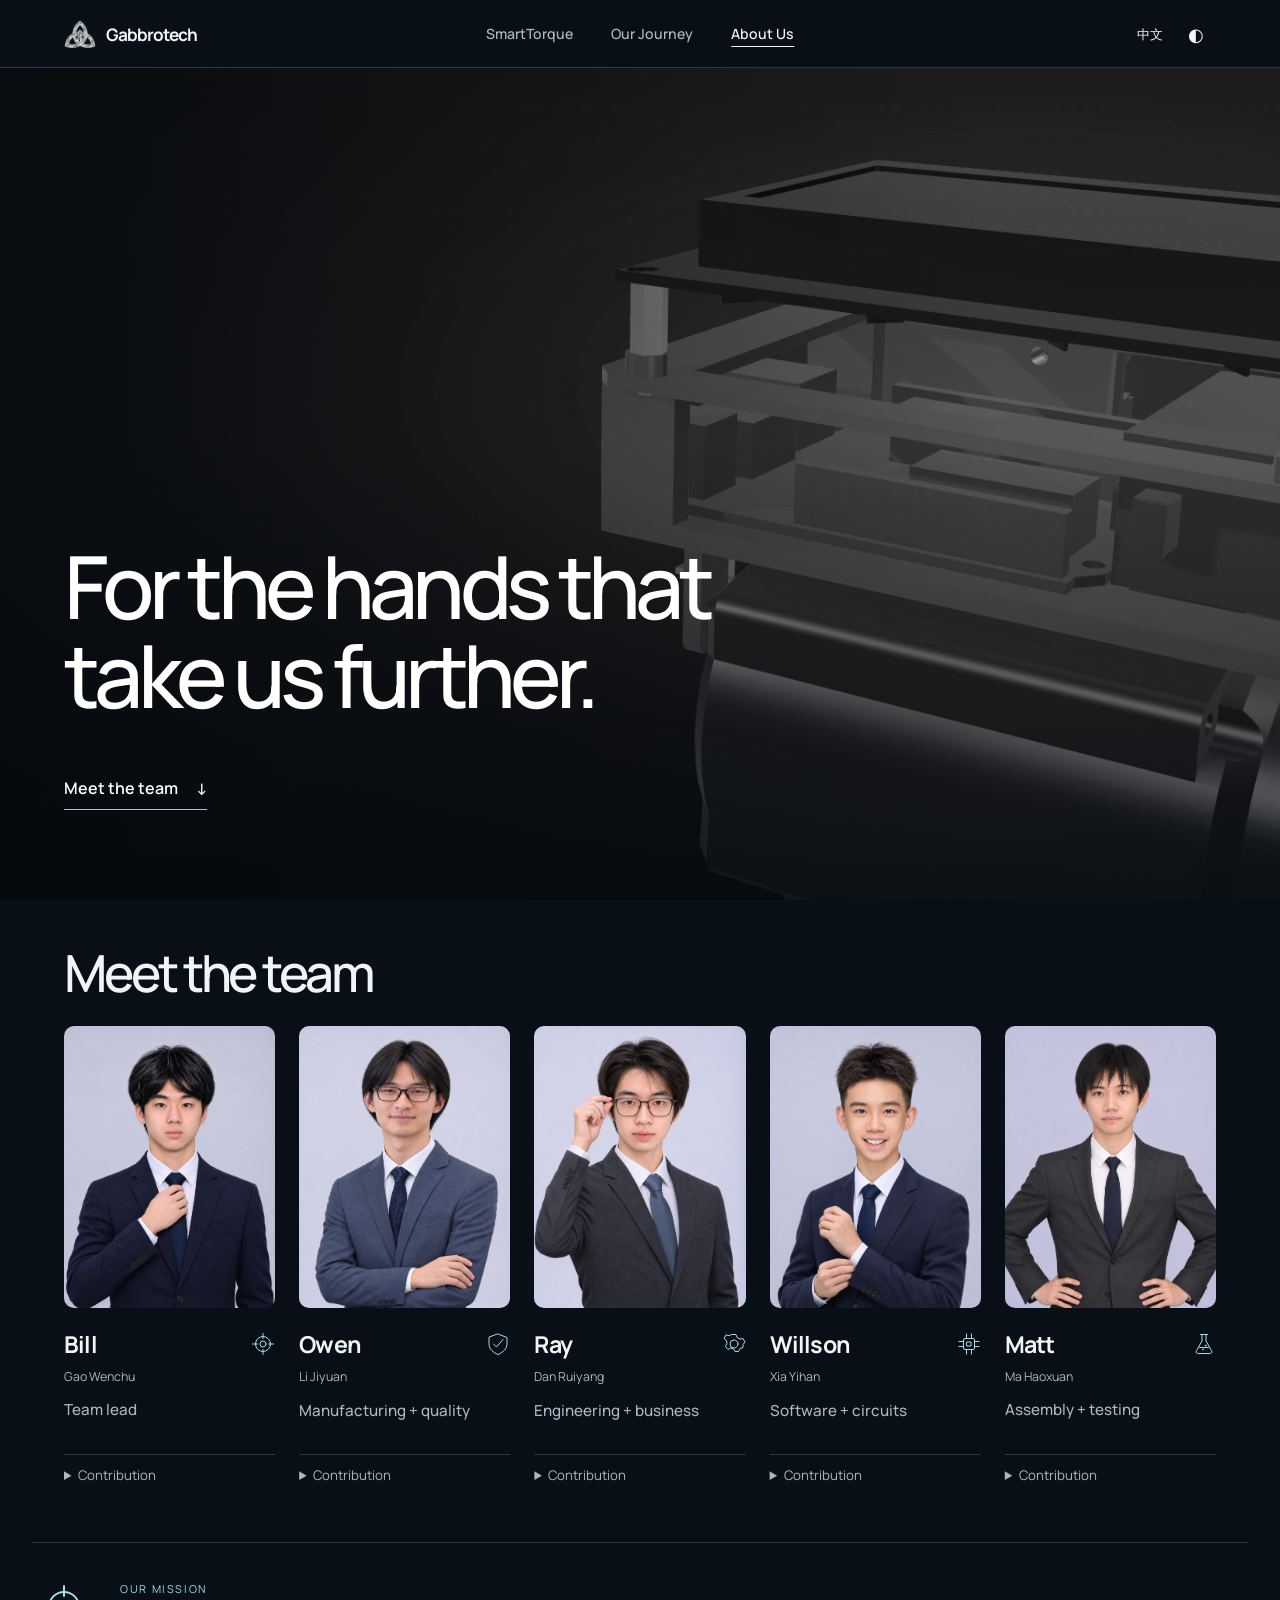
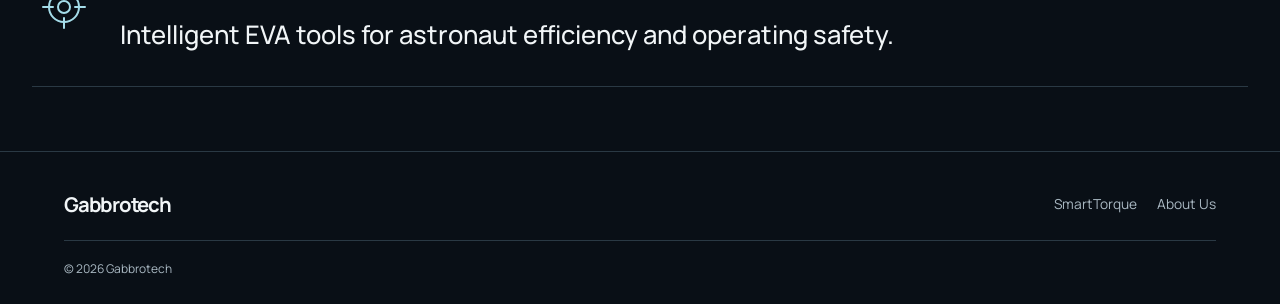
==== commit 28665a16: "Show original SmartTorque CAD in a scroll-driven homepage demonstration" ====
--- a/about/index.html
+++ b/about/index.html
@@ -1,2 +1,3 @@
 <!doctype html>
-<html lang="en"><head><meta charset="utf-8"><script>try{document.documentElement.dataset.theme=localStorage.getItem("gabbrotech-theme")||"dark"}catch{}</script><link rel="preload" as="font" type="font/woff2" href="/assets/manrope-latin.woff2" crossorigin><meta name="viewport" content="width=device-width,initial-scale=1"><meta name="theme-color" content="#071017"><title>About Us | Gabbrotech</title><meta name="description" content="Gabbrotech develops intelligent, modular hardware concepts for demanding EVA operations. Explore SmartTorque, a multifunction handheld tool platform."><link rel="icon" type="image/svg+xml" href="data:image/svg+xml,%3Csvg%20xmlns='http://www.w3.org/2000/svg'%20viewBox='0%200%2064%2064'%3E%3Crect%20width='64'%20height='64'%20fill='%23071017'/%3E%3Cpath%20d='M49%2017H22L14%2025v22h28l8-8V31H32v8h9v1H23V25h26z'%20fill='%2372e3f4'/%3E%3C/svg%3E"><link rel="stylesheet" href="/assets/site.css?v=studio1"><link rel="stylesheet" href="/assets/stage.css"><script defer src="/assets/site.js?v=studio1"></script><script defer src="/assets/voice.js"></script><script defer src="/assets/features.js"></script><link rel="stylesheet" href="/assets/editorial.css"><script defer src="/assets/editorial.js?v=nov11b"></script><link rel="stylesheet" href="/assets/pages.css?v=nov11b"><link rel="stylesheet" href="/assets/team-portraits.css?v=nov14"><link rel="stylesheet" href="/assets/team-first.css?v=nov14"><link rel="stylesheet" href="/assets/studio.css?v=studio1"></head><body><a class="skip" href="#main">Skip to content</a><header class="site-header"><div class="wrap nav"><a class="brand" href="/" aria-label="Gabbrotech home"><span class="brand-mark" aria-hidden="true"><img src="/assets/gabbrotech-symbol.webp" alt=""></span>Gabbrotech</a><nav class="nav-links" id="navigation" aria-label="Main navigation"><a href="/smarttorque/" data-i18n-skip data-en="SmartTorque" data-zh="SmartTorque">SmartTorque</a><a href="/journey/" data-i18n-skip data-en="Our Journey" data-zh="探索历程">Our Journey</a><a href="/about/" aria-current="page" data-i18n-skip data-en="About Us" data-zh="关于我们">About Us</a></nav><div class="nav-actions"><div class="display-controls"><button class="display-toggle language-toggle" type="button" data-ui="language" aria-label="Switch to Chinese">中文</button><button class="display-toggle theme-toggle" type="button" data-ui="theme" aria-label="Switch to light mode" title="Theme">◐</button></div><button class="menu-toggle" type="button" aria-label="Toggle navigation" aria-controls="navigation" aria-expanded="false">☰</button></div></div></header><main id="main"><section class="team-landing" aria-labelledby="team-title"><header class="team-landing-heading"><h1 id="team-title" data-i18n-skip data-en="Meet the team" data-zh="认识我们的团队">Meet the team</h1></header><section class="team-grid" aria-label="Gabbrotech team"><article class="member"><div class="member-portrait has-photo"><img src="/assets/team/bill-natural.webp" alt="Bill — Gabbrotech team portrait" width="1086" height="1448" loading="eager" decoding="async"></div><div class="member-info"><div class="member-heading"><h2>Bill</h2><svg viewbox="0 0 48 48" fill="none" stroke="currentColor" stroke-width="2" stroke-linecap="round" stroke-linejoin="round" aria-hidden="true"><circle cx="24" cy="24" r="15"></circle><circle cx="24" cy="24" r="6"></circle><path d="M24 3v10m0 22v10M3 24h10m22 0h10"></path></svg></div><p data-i18n-skip data-en="Gao Wenchu" data-zh="高文楚" class="member-name">Gao Wenchu</p><h3 data-i18n-skip data-en="Team lead" data-zh="团队负责人">Team lead</h3><details class="member-responsibilities"><summary data-i18n-skip="" data-en="Contribution" data-zh="主要工作">Contribution</summary><p data-i18n-skip data-en="Parts CAD · Website · Retention" data-zh="零件建模 · 网页设计 · 防丢失结构" class="member-work">Parts CAD · Website · Retention</p></details></div></article><article class="member"><div class="member-portrait has-photo"><img src="/assets/team/owen.webp" alt="Owen — Gabbrotech team portrait" width="1086" height="1448" loading="eager" decoding="async"></div><div class="member-info"><div class="member-heading"><h2>Owen</h2><svg viewbox="0 0 48 48" fill="none" stroke="currentColor" stroke-width="2" stroke-linecap="round" stroke-linejoin="round" aria-hidden="true"><path d="M24 4 42 11v12c0 11-8 18-18 22C14 41 6 34 6 23V11Z"></path><path d="m15 24 6 6 13-15"></path></svg></div><p data-i18n-skip data-en="Li Jiyuan" data-zh="李纪源" class="member-name">Li Jiyuan</p><h3 data-i18n-skip data-en="Manufacturing + quality" data-zh="制造与质量">Manufacturing + quality</h3><details class="member-responsibilities"><summary data-i18n-skip="" data-en="Contribution" data-zh="主要工作">Contribution</summary><p data-i18n-skip data-en="Assembly · Printing · Quality checks" data-zh="产品组装 · 打印监督 · 质量检查" class="member-work">Assembly · Printing · Quality checks</p></details></div></article><article class="member"><div class="member-portrait has-photo"><img src="/assets/team/ray-refined.webp" alt="Ray — Gabbrotech team portrait" width="1086" height="1448" loading="eager" decoding="async"></div><div class="member-info"><div class="member-heading"><h2>Ray</h2><svg viewbox="0 0 48 48" fill="none" stroke="currentColor" stroke-width="2" stroke-linecap="round" stroke-linejoin="round" aria-hidden="true"><circle cx="24" cy="24" r="8"></circle><path d="m20 5 8 0 2 6 6 3 6-1 4 7-4 5 0 6-6 2-3 6-7 0-3-5-6-2-5 3-5-6 3-6-1-6-5-4 4-7 6 1Z"></path></svg></div><p data-i18n-skip data-en="Dan Ruiyang" data-zh="但睿洋" class="member-name">Dan Ruiyang</p><h3 data-i18n-skip data-en="Engineering + business" data-zh="工程与商业">Engineering + business</h3><details class="member-responsibilities"><summary data-i18n-skip="" data-en="Contribution" data-zh="主要工作">Contribution</summary><p data-i18n-skip data-en="Tool and head CAD · Channels" data-zh="工具与接头建模 · 销售渠道" class="member-work">Tool and head CAD · Channels</p></details></div></article><article class="member"><div class="member-portrait has-photo"><img src="/assets/team/wilson.webp" alt="Willson — Gabbrotech team portrait" width="1086" height="1448" loading="eager" decoding="async"></div><div class="member-info"><div class="member-heading"><h2>Willson</h2><svg viewbox="0 0 48 48" fill="none" stroke="currentColor" stroke-width="2" stroke-linecap="round" stroke-linejoin="round" aria-hidden="true"><rect x="13" y="13" width="22" height="22" rx="3"></rect><path d="M19 4v9m10-9v9m-10 22v9m10-9v9M4 19h9m-9 10h9m22-10h9m-9 10h9M20 20h8v8h-8Z"></path></svg></div><p data-i18n-skip data-en="Xia Yihan" data-zh="夏翊涵" class="member-name">Xia Yihan</p><h3 data-i18n-skip data-en="Software + circuits" data-zh="软件与电路">Software + circuits</h3><details class="member-responsibilities"><summary data-i18n-skip="" data-en="Contribution" data-zh="主要工作">Contribution</summary><p data-i18n-skip data-en="Voice · LCD · Actuator control" data-zh="语音交互 · LCD 显示 · 执行器控制" class="member-work">Voice · LCD · Actuator control</p></details></div></article><article class="member"><div class="member-portrait has-photo"><img src="/assets/team/matt-studio-close.webp" alt="Matt — Gabbrotech team portrait" width="1086" height="1448" loading="eager" decoding="async"></div><div class="member-info"><div class="member-heading"><h2>Matt</h2><svg viewbox="0 0 48 48" fill="none" stroke="currentColor" stroke-width="2" stroke-linecap="round" stroke-linejoin="round" aria-hidden="true"><path d="M17 5h14m-11 0v13L9 37q-3 6 5 6h20q8 0 5-6L28 18V5M15 31h18"></path><circle cx="22" cy="35" r="1"></circle><circle cx="27" cy="27" r="1"></circle></svg></div><p data-i18n-skip data-en="Ma Haoxuan" data-zh="马颢轩" class="member-name">Ma Haoxuan</p><h3 data-i18n-skip data-en="Assembly + testing" data-zh="组装与测试">Assembly + testing</h3><details class="member-responsibilities"><summary data-i18n-skip="" data-en="Contribution" data-zh="主要工作">Contribution</summary><p data-i18n-skip data-en="Hardware · Debugging · Competitor research" data-zh="硬件组装 · 调试维修 · 竞品研究" class="member-work">Hardware · Debugging · Competitor research</p></details></div></article></section></section><section class="about-mission"><div class="mission-icon-large"><svg viewbox="0 0 48 48" fill="none" stroke="currentColor" stroke-width="2" stroke-linecap="round" stroke-linejoin="round" aria-hidden="true"><circle cx="24" cy="24" r="15"></circle><circle cx="24" cy="24" r="6"></circle><path d="M24 3v10m0 22v10M3 24h10m22 0h10"></path></svg></div><div><small data-i18n-skip data-en="OUR MISSION" data-zh="我们的使命">OUR MISSION</small><h2 data-i18n-skip data-en="Intelligent EVA tools for astronaut efficiency and operating safety." data-zh="设计智能化舱外工具，提升宇航员的工作效率与操作安全。">Intelligent EVA tools for astronaut efficiency and operating safety.</h2></div></section></main><footer class="site-footer"><div class="studio-footer"><a class="brand" href="/">Gabbrotech</a><div class="footer-links"><a href="/smarttorque/">SmartTorque</a><a href="/journey/"><span data-i18n-skip data-en="Our Journey" data-zh="探索历程">Our Journey</span></a><a href="/about/"><span data-i18n-skip data-en="About Us" data-zh="关于我们">About Us</span></a></div><div class="studio-colophon"><span>© 2026 Gabbrotech</span></div></div></footer></body></html>+<html lang="en"><head><meta charset="utf-8"><script>try{document.documentElement.dataset.theme=localStorage.getItem("gabbrotech-theme")||"dark"}catch{}</script><link rel="preload" as="font" type="font/woff2" href="/assets/manrope-latin.woff2" crossorigin><meta name="viewport" content="width=device-width,initial-scale=1"><meta name="theme-color" content="#071017"><title>About Us | Gabbrotech</title><meta name="description" content="Gabbrotech develops intelligent, modular hardware concepts for demanding EVA operations. Explore SmartTorque, a multifunction handheld tool platform."><link rel="icon" type="image/svg+xml" href="data:image/svg+xml,%3Csvg%20xmlns='http://www.w3.org/2000/svg'%20viewBox='0%200%2064%2064'%3E%3Crect%20width='64'%20height='64'%20fill='%23071017'/%3E%3Cpath%20d='M49%2017H22L14%2025v22h28l8-8V31H32v8h9v1H23V25h26z'%20fill='%2372e3f4'/%3E%3C/svg%3E"><link rel="stylesheet" href="/assets/site.css?v=studio1"><link rel="stylesheet" href="/assets/stage.css"><script defer src="/assets/site.js?v=studio1"></script><script defer src="/assets/voice.js"></script><script defer src="/assets/features.js"></script><link rel="stylesheet" href="/assets/editorial.css"><script defer src="/assets/editorial.js?v=operation1"></script><link rel="stylesheet" href="/assets/pages.css?v=nov11b"><link rel="stylesheet" href="/assets/team-portraits.css?v=nov14"><link rel="stylesheet" href="/assets/team-first.css?v=nov14"><link rel="stylesheet" href="/assets/studio.css?v=studio1"><link rel="stylesheet" href="/assets/operation.css?v=1"></head><body><a class="skip" href="#main">Skip to content</a><header class="site-header"><div class="wrap nav"><a class="brand" href="/" aria-label="Gabbrotech home"><span class="brand-mark" aria-hidden="true"><img src="/assets/gabbrotech-symbol.webp" alt=""></span>Gabbrotech</a><nav class="nav-links" id="navigation" aria-label="Main navigation"><a href="/smarttorque/" data-i18n-skip data-en="SmartTorque" data-zh="SmartTorque">SmartTorque</a><a href="/journey/" data-i18n-skip data-en="Our Journey" data-zh="探索历程">Our Journey</a><a href="/about/" aria-current="page" data-i18n-skip data-en="About Us" data-zh="关于我们">About Us</a></nav><div class="nav-actions"><div class="display-controls"><button class="display-toggle language-toggle" type="button" data-ui="language" aria-label="Switch to Chinese">中文</button><button class="display-toggle theme-toggle" type="button" data-ui="theme" aria-label="Switch to light mode" title="Theme">◐</button></div><button class="menu-toggle" type="button" aria-label="Toggle navigation" aria-controls="navigation" aria-expanded="false">☰</button></div></div></header><main id="main"><section class="people-hero" aria-labelledby="people-motto"><img src="/assets/editorial/about-workbench.webp" width="1920" height="1080" fetchpriority="high" alt=""><div class="people-copy"><h1 id="people-motto" class="company-slogan" data-i18n-skip data-en="For the hands that take us further." data-zh="为探索者的双手而造。">For the hands that take us further.</h1><a href="#team"><span  data-i18n-skip data-en="Meet the team" data-zh="认识团队">Meet the team</span> <span aria-hidden="true">↓</span></a></div></section>
+<section id="team" class="team-landing" aria-labelledby="team-title"><header class="team-landing-heading"><h2 id="team-title" data-i18n-skip data-en="Meet the team" data-zh="认识我们的团队">Meet the team</h2></header><section class="team-grid" aria-label="Gabbrotech team"><article class="member"><div class="member-portrait has-photo"><img src="/assets/team/bill-natural.webp" alt="Bill — Gabbrotech team portrait" width="1086" height="1448" loading="lazy" decoding="async"></div><div class="member-info"><div class="member-heading"><h2>Bill</h2><svg viewbox="0 0 48 48" fill="none" stroke="currentColor" stroke-width="2" stroke-linecap="round" stroke-linejoin="round" aria-hidden="true"><circle cx="24" cy="24" r="15"></circle><circle cx="24" cy="24" r="6"></circle><path d="M24 3v10m0 22v10M3 24h10m22 0h10"></path></svg></div><p data-i18n-skip data-en="Gao Wenchu" data-zh="高文楚" class="member-name">Gao Wenchu</p><h3 data-i18n-skip data-en="Team lead" data-zh="团队负责人">Team lead</h3><details class="member-responsibilities"><summary data-i18n-skip="" data-en="Contribution" data-zh="主要工作">Contribution</summary><p data-i18n-skip data-en="Parts CAD · Website · Retention" data-zh="零件建模 · 网页设计 · 防丢失结构" class="member-work">Parts CAD · Website · Retention</p></details></div></article><article class="member"><div class="member-portrait has-photo"><img src="/assets/team/owen.webp" alt="Owen — Gabbrotech team portrait" width="1086" height="1448" loading="lazy" decoding="async"></div><div class="member-info"><div class="member-heading"><h2>Owen</h2><svg viewbox="0 0 48 48" fill="none" stroke="currentColor" stroke-width="2" stroke-linecap="round" stroke-linejoin="round" aria-hidden="true"><path d="M24 4 42 11v12c0 11-8 18-18 22C14 41 6 34 6 23V11Z"></path><path d="m15 24 6 6 13-15"></path></svg></div><p data-i18n-skip data-en="Li Jiyuan" data-zh="李纪源" class="member-name">Li Jiyuan</p><h3 data-i18n-skip data-en="Manufacturing + quality" data-zh="制造与质量">Manufacturing + quality</h3><details class="member-responsibilities"><summary data-i18n-skip="" data-en="Contribution" data-zh="主要工作">Contribution</summary><p data-i18n-skip data-en="Assembly · Printing · Quality checks" data-zh="产品组装 · 打印监督 · 质量检查" class="member-work">Assembly · Printing · Quality checks</p></details></div></article><article class="member"><div class="member-portrait has-photo"><img src="/assets/team/ray-refined.webp" alt="Ray — Gabbrotech team portrait" width="1086" height="1448" loading="lazy" decoding="async"></div><div class="member-info"><div class="member-heading"><h2>Ray</h2><svg viewbox="0 0 48 48" fill="none" stroke="currentColor" stroke-width="2" stroke-linecap="round" stroke-linejoin="round" aria-hidden="true"><circle cx="24" cy="24" r="8"></circle><path d="m20 5 8 0 2 6 6 3 6-1 4 7-4 5 0 6-6 2-3 6-7 0-3-5-6-2-5 3-5-6 3-6-1-6-5-4 4-7 6 1Z"></path></svg></div><p data-i18n-skip data-en="Dan Ruiyang" data-zh="但睿洋" class="member-name">Dan Ruiyang</p><h3 data-i18n-skip data-en="Engineering + business" data-zh="工程与商业">Engineering + business</h3><details class="member-responsibilities"><summary data-i18n-skip="" data-en="Contribution" data-zh="主要工作">Contribution</summary><p data-i18n-skip data-en="Tool and head CAD · Channels" data-zh="工具与接头建模 · 销售渠道" class="member-work">Tool and head CAD · Channels</p></details></div></article><article class="member"><div class="member-portrait has-photo"><img src="/assets/team/wilson.webp" alt="Willson — Gabbrotech team portrait" width="1086" height="1448" loading="lazy" decoding="async"></div><div class="member-info"><div class="member-heading"><h2>Willson</h2><svg viewbox="0 0 48 48" fill="none" stroke="currentColor" stroke-width="2" stroke-linecap="round" stroke-linejoin="round" aria-hidden="true"><rect x="13" y="13" width="22" height="22" rx="3"></rect><path d="M19 4v9m10-9v9m-10 22v9m10-9v9M4 19h9m-9 10h9m22-10h9m-9 10h9M20 20h8v8h-8Z"></path></svg></div><p data-i18n-skip data-en="Xia Yihan" data-zh="夏翊涵" class="member-name">Xia Yihan</p><h3 data-i18n-skip data-en="Software + circuits" data-zh="软件与电路">Software + circuits</h3><details class="member-responsibilities"><summary data-i18n-skip="" data-en="Contribution" data-zh="主要工作">Contribution</summary><p data-i18n-skip data-en="Voice · LCD · Actuator control" data-zh="语音交互 · LCD 显示 · 执行器控制" class="member-work">Voice · LCD · Actuator control</p></details></div></article><article class="member"><div class="member-portrait has-photo"><img src="/assets/team/matt-studio-close.webp" alt="Matt — Gabbrotech team portrait" width="1086" height="1448" loading="lazy" decoding="async"></div><div class="member-info"><div class="member-heading"><h2>Matt</h2><svg viewbox="0 0 48 48" fill="none" stroke="currentColor" stroke-width="2" stroke-linecap="round" stroke-linejoin="round" aria-hidden="true"><path d="M17 5h14m-11 0v13L9 37q-3 6 5 6h20q8 0 5-6L28 18V5M15 31h18"></path><circle cx="22" cy="35" r="1"></circle><circle cx="27" cy="27" r="1"></circle></svg></div><p data-i18n-skip data-en="Ma Haoxuan" data-zh="马颢轩" class="member-name">Ma Haoxuan</p><h3 data-i18n-skip data-en="Assembly + testing" data-zh="组装与测试">Assembly + testing</h3><details class="member-responsibilities"><summary data-i18n-skip="" data-en="Contribution" data-zh="主要工作">Contribution</summary><p data-i18n-skip data-en="Hardware · Debugging · Competitor research" data-zh="硬件组装 · 调试维修 · 竞品研究" class="member-work">Hardware · Debugging · Competitor research</p></details></div></article></section></section><section class="about-mission"><div class="mission-icon-large"><svg viewbox="0 0 48 48" fill="none" stroke="currentColor" stroke-width="2" stroke-linecap="round" stroke-linejoin="round" aria-hidden="true"><circle cx="24" cy="24" r="15"></circle><circle cx="24" cy="24" r="6"></circle><path d="M24 3v10m0 22v10M3 24h10m22 0h10"></path></svg></div><div><small data-i18n-skip data-en="OUR MISSION" data-zh="我们的使命">OUR MISSION</small><h2 data-i18n-skip data-en="Intelligent EVA tools for astronaut efficiency and operating safety." data-zh="设计智能化舱外工具，提升宇航员的工作效率与操作安全。">Intelligent EVA tools for astronaut efficiency and operating safety.</h2></div></section></main><footer class="site-footer"><div class="studio-footer"><a class="brand" href="/">Gabbrotech</a><div class="footer-links"><a href="/smarttorque/">SmartTorque</a><a href="/about/"><span data-i18n-skip data-en="About Us" data-zh="关于我们">About Us</span></a></div><div class="studio-colophon"><span>© 2026 Gabbrotech</span></div></div></footer></body></html>
--- a/assets/operation.css
+++ b/assets/operation.css
@@ -0,0 +1,107 @@
+/* Native page scrolling drives the product stage. */
+body.home-experience { overflow-x:clip; overflow-y:visible }
+.operation-story {
+  --stage-bg:#0b121a; --stage-fg:#f3f7fa; --stage-muted:#b3c3ce; --ice:#a5dfeb;
+  position:relative; color:var(--stage-fg); background:var(--stage-bg);
+}
+.op-sticky { position:relative }
+.operation-story .op-sticky { background:radial-gradient(ellipse at 52% 48%,#1a2b38 0%,#101a24 40%,var(--stage-bg) 77%) }
+html[data-theme="light"] .operation-story { --stage-bg:#edf2f4; --stage-fg:#182c38; --stage-muted:#465e6c; --ice:#34768a }
+html[data-theme="light"] .op-sticky { background:radial-gradient(ellipse at 52% 48%,#fff 0%,#f6f8f9 36%,var(--stage-bg) 78%) }
+html[data-theme="light"] .op-steps { border-color:#a8bbc4 }
+html[data-theme="light"] .op-progress { background:#c2d0d7 }
+html[data-theme="light"] .op-readout { color:#d5edf3 }
+.operation-story[data-scrub] { height:calc(100svh - var(--header-height) + 175svh) }
+.operation-story[data-scrub] .op-sticky { position:sticky; top:var(--header-height) }
+.op-shell {
+  margin:auto; width:min(calc(100% - 2 * var(--gutter)),1680px);
+  height:calc(100svh - var(--header-height)); min-height:430px; box-sizing:border-box;
+  display:grid; grid-template-rows:auto minmax(0,1fr) auto auto; position:relative;
+  padding:clamp(14px,3vh,40px) 0 clamp(10px,1.6vh,22px);
+}
+.op-heading { display:flex; align-items:baseline; justify-content:space-between; gap:20px }
+.op-heading h1 { color:var(--stage-fg); font:540 clamp(3.2rem,6.25vw,7.8rem)/.98 var(--display); letter-spacing:-.078em; margin:0 }
+.op-heading .company-slogan { margin:0; font:520 clamp(.88rem,1.2vw,1.22rem)/1.35 var(--body); color:var(--stage-muted); letter-spacing:-.025em }
+.op-figure { position:relative; width:100%; height:100%; overflow:hidden; margin:0; isolation:isolate }
+.op-figure img,.op-figure canvas { display:block; position:absolute; inset:0; width:100%; height:100%; object-fit:contain; pointer-events:none }
+.op-readout { position:absolute; bottom:8px; left:50%; transform:translateX(-50%); white-space:nowrap; padding:6px 13px; border:1px solid #344855; background:#111d26ed; border-radius:20px; color:var(--ice); font:550 .79rem var(--body); font-variant-numeric:tabular-nums }
+.op-console { display:flex; align-items:center; justify-content:space-between; gap:12px 30px; color:var(--stage-fg) }
+.op-caption h2 { color:inherit; margin:0; font:520 clamp(1.45rem,2.6vw,3rem)/1.1 var(--display); letter-spacing:-.054em }
+.op-caption p { margin:.4em 0 0; color:var(--stage-muted); font-size:clamp(.84rem,1.15vw,1.12rem); line-height:1.45 }
+.op-navigation,.op-steps,.op-link { display:flex; align-items:center }
+.op-navigation { gap:clamp(11px,2.5vw,54px) }
+.op-steps { border:1px solid #42515e; border-radius:60px; padding:3px; gap:1px }
+.op-steps button { position:relative; color:var(--stage-muted); background:transparent; border:0; font:550 .84rem var(--body); padding:10px 15px; min-height:40px; border-radius:50px; cursor:pointer; white-space:nowrap }
+.op-steps button[aria-pressed="true"] { color:#09212a; background:#b7e7ef }
+.op-steps button:hover:not([aria-pressed="true"]) { background:#22303c; color:#fff }
+.op-link,.op-link:visited { min-height:44px; gap:9px; color:var(--stage-fg); font-weight:650; text-decoration:none; white-space:nowrap }
+.op-link:hover { color:var(--ice) }
+.op-baseline { display:flex; align-items:center; gap:7px; padding-top:clamp(12px,2.5vh,26px); color:var(--stage-muted); font-size:.76rem }
+.op-progress { flex:1; height:2px; background:#34424e; overflow:hidden; margin-right:10px }
+.op-progress b { display:block; width:100%; height:100%; background:var(--ice); transform-origin:left; transform:scaleX(var(--progress,0)) }
+.op-direction { color:var(--ice) }
+.operation-story:not([data-interactive]) :is(.op-steps,.op-baseline) { visibility:hidden }
+.operation-story[data-static] .op-direction,.operation-story[data-static] .op-instruction { display:none }
+.operation-story [hidden], .product-direct [hidden] { display:none!important }
+.op-steps button:focus-visible,.op-link:focus-visible,.people-copy a:focus-visible { outline:2px solid var(--ice,#a5dfeb); outline-offset:3px }
+.people-hero { position:relative; isolation:isolate; display:grid; align-items:end; height:calc(100svh - var(--header-height)); min-height:375px; max-height:1150px; overflow:hidden; background:#13181c; color:#fff }
+.people-hero>img { z-index:-2; position:absolute; width:100%; height:100%; inset:0; object-fit:cover; object-position:center; filter:grayscale(1) }
+.people-hero::after { content:""; z-index:-1; position:absolute; inset:0; background:linear-gradient(90deg,rgba(5,9,14,.75),rgba(5,9,14,.2) 52%,transparent 78%),linear-gradient(0deg,rgba(4,8,13,.73),transparent 55%) }
+.people-copy { width:min(calc(100% - 2 * var(--gutter)),1640px); margin:0 auto; padding:0 0 clamp(45px,10vh,140px) }
+.people-copy h1 { color:#fff; max-width:13ch; text-wrap:balance; margin:0 0 .57em; font:520 clamp(3.3rem,6.8vw,8.5rem)/1.02 var(--display); letter-spacing:-.065em }
+html[lang^="zh"] .people-copy h1 { max-width:9em; letter-spacing:-.04em; line-height:1.16 }
+.people-copy a { display:inline-flex; gap:18px; align-items:center; color:white; border-bottom:1px solid #a4c6cc; padding:7px 0; font-weight:600; text-decoration:none }
+.team-landing-heading #team-title { font:540 clamp(2.2rem,4vw,4.5rem)/1.08 var(--display); letter-spacing:-.06em; margin:0 }
+.team-landing#team { scroll-margin-top:10px }
+.product-direct .product-stage { padding:clamp(16px,2.6vh,32px) 0 0; background:var(--bg) }
+.product-direct .stage-intro { margin-bottom:10px }
+.product-direct .stage-intro h1 { margin:0; font-size:clamp(2.15rem,4.4vw,5rem) }
+.product-direct .explorer-grid { width:min(calc(100% - 2 * var(--gutter)),1680px); margin:auto; padding:0; min-height:0; display:grid; grid-template-columns:minmax(0,1fr); align-items:stretch; gap:12px }
+.product-direct [data-inspecting="true"] .explorer-grid { grid-template-columns:minmax(0,1fr) minmax(270px,30%) }
+.product-direct .viewer-shell { inset:auto; position:relative; isolation:isolate; width:100%; height:clamp(410px,calc(100svh - var(--header-height) - 160px),920px); max-height:none; min-height:0; background:radial-gradient(ellipse at 50% 43%,var(--bg2),var(--bg) 76%); border:1px solid var(--line) }
+.product-direct .viewer-shell>.viewer-canvas,.cad-poster { inset:0 0 86px; width:100%; height:calc(100% - 86px) }
+.cad-poster { position:absolute; object-fit:contain; pointer-events:none }
+.product-direct .viewer-shell>.viewer-loading { top:auto; bottom:88px; font-size:.82rem; width:auto; max-width:90%; transform:translateX(-50%); border-radius:30px }
+.product-direct .viewer-hint { bottom:67px; text-align:center; color:var(--muted); font-size:.78rem }
+.product-direct .viewer-actions { left:8px; right:8px; bottom:12px; display:flex; justify-content:center; gap:7px }
+.product-direct .viewer-actions button,.inspection-tools button { margin:0; border:1px solid var(--line); background:var(--bg2); color:var(--text); border-radius:25px; padding:9px 16px; min-height:40px; font:600 .84rem var(--body); cursor:pointer }
+.product-direct .viewer-actions button:hover:enabled,.product-direct .viewer-actions button[aria-expanded=true],.product-direct .viewer-actions button[aria-pressed=true] { color:var(--bg); background:var(--cyan); border-color:var(--cyan) }
+.product-direct .head-switcher { left:50%; right:auto; top:auto; bottom:68px; transform:translateX(-50%); width:max-content; max-width:calc(100% - 28px); padding:15px; border:1px solid var(--line); border-radius:16px; background:var(--bg2); color:var(--text); z-index:6; box-sizing:border-box }
+.product-direct .head-switcher-label,.product-direct #head-function { color:var(--muted) }
+.product-direct .head-options { flex-wrap:wrap }
+.product-direct .part-panel { position:relative; inset:auto; width:100%; max-height:clamp(410px,calc(100svh - var(--header-height) - 160px),920px); overflow:auto; border:1px solid var(--line); border-radius:12px; background:var(--bg2) }
+.product-direct .part-panel>.part-selector { min-height:160px; flex:none }
+.product-direct .part-panel .part-list { max-height:none; overflow:visible }
+.inspection-tools { display:flex; gap:6px; margin:0 18px 15px }
+.product-direct .stage-foot { padding:12px 0; justify-content:center; align-items:center }
+@media(max-width:800px) {
+  .op-console { align-items:flex-start; flex-direction:column; gap:12px }
+  .op-navigation { justify-content:space-between; width:100% }
+  .op-heading { align-items:flex-start; gap:9px; flex-direction:column }
+  .op-steps button { min-height:38px; padding:7px 12px }
+  .op-link { min-height:40px; font-size:.9rem }
+  .op-caption p { font-size:.88rem }
+  .op-baseline { padding-top:8px }
+  .people-hero>img { object-position:64% center }
+  .people-copy h1 { font-size:clamp(2.8rem,9.3vw,4.5rem) }
+  .product-direct [data-inspecting="true"] .explorer-grid { grid-template-columns:minmax(0,1fr) }
+  .product-direct .part-panel { max-height:520px }
+}
+@media(max-width:430px) {
+  .op-figure img,.op-figure canvas { transform:scale(var(--mobile-zoom,1.46)) }
+  .op-heading h1 { font-size:clamp(2.8rem,11vw,4rem) }
+  .op-steps { padding:2px }
+  .op-steps button { padding:7px 9px; font-size:.76rem }
+  .op-link { gap:4px; font-size:.83rem }
+  .product-direct .viewer-actions button { padding:8px 9px; font-size:.73rem }
+  .product-direct .viewer-shell { height:clamp(355px,68svh,620px) }
+}
+@media(max-height:520px) and (min-aspect-ratio:4/3) {
+  .op-shell { min-height:240px; padding-top:6px }
+  .op-heading h1 { font-size:2.55rem }
+  .op-heading,.op-console { flex-direction:row; align-items:center }
+  .op-navigation { width:auto }
+  .op-heading p,.op-caption p { font-size:.77rem }
+  .op-caption h2 { font-size:1.25rem }
+  .op-baseline { padding-top:2px }
+}
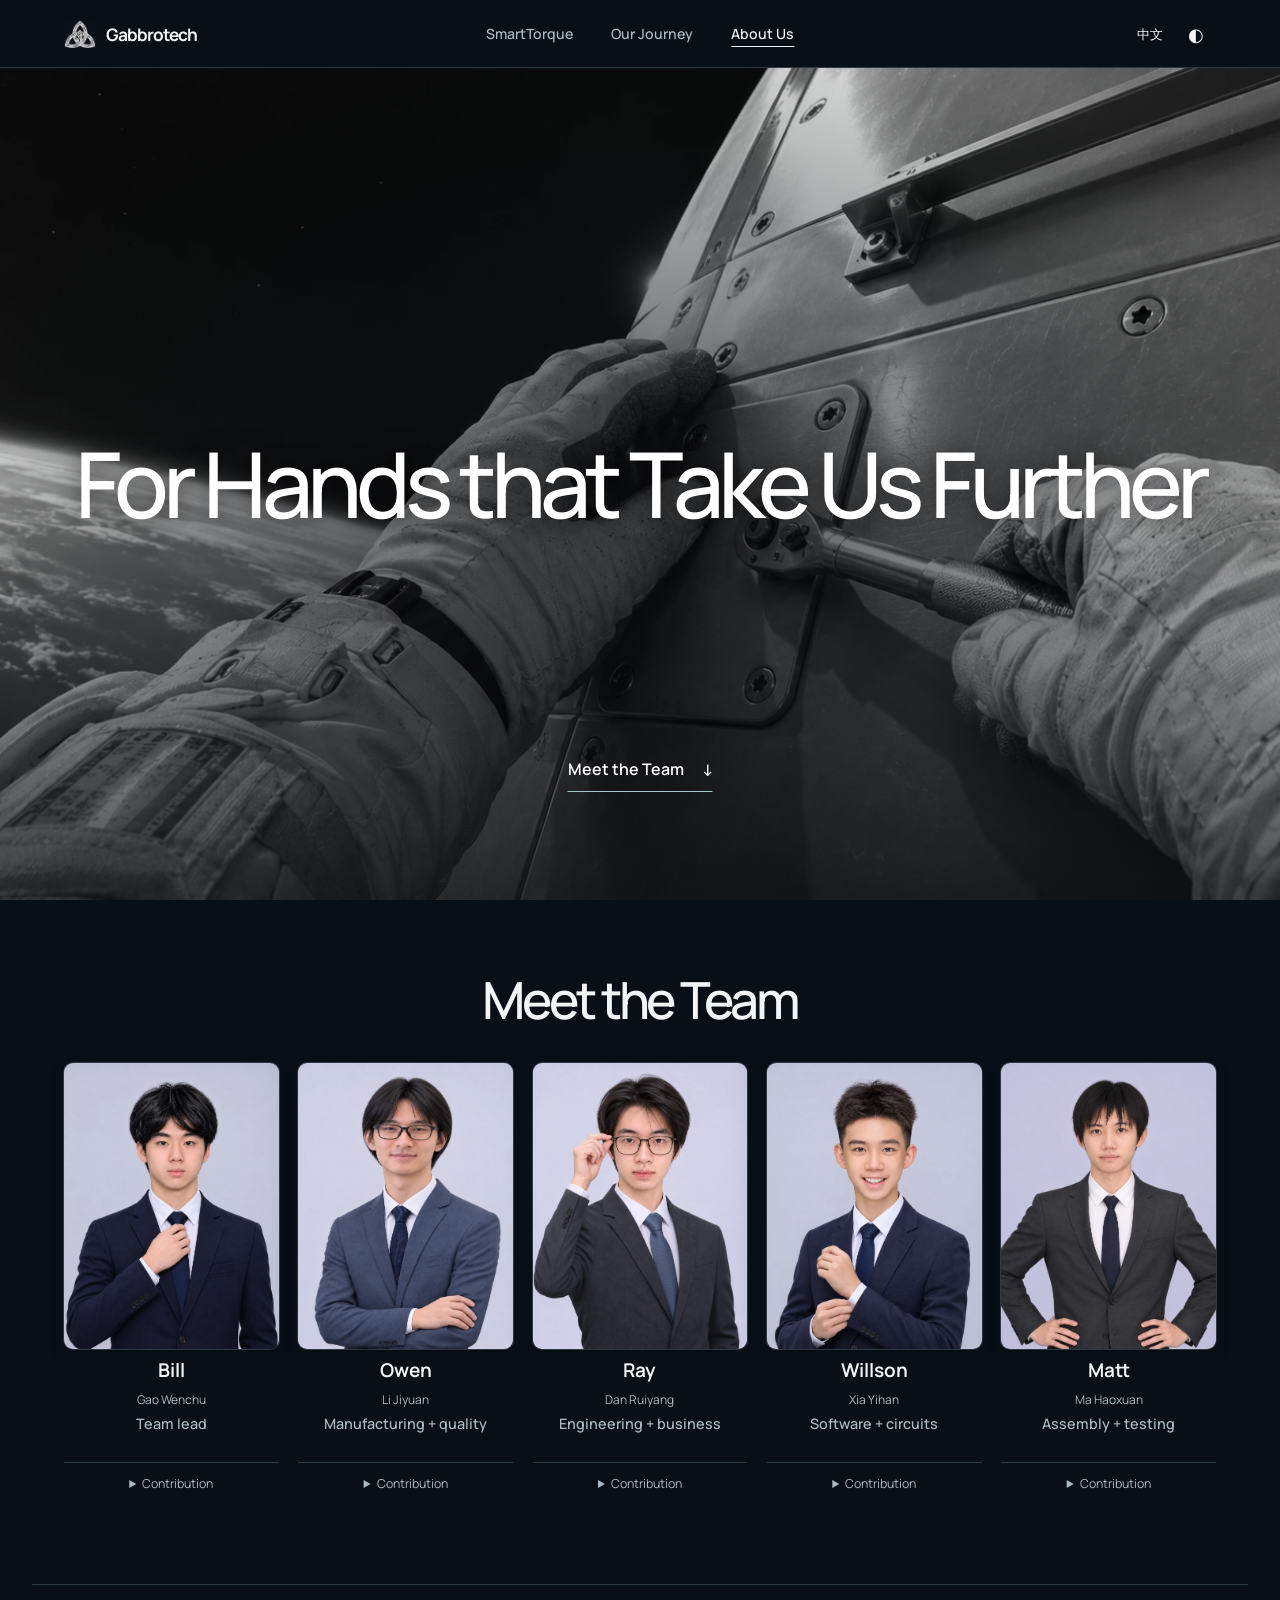
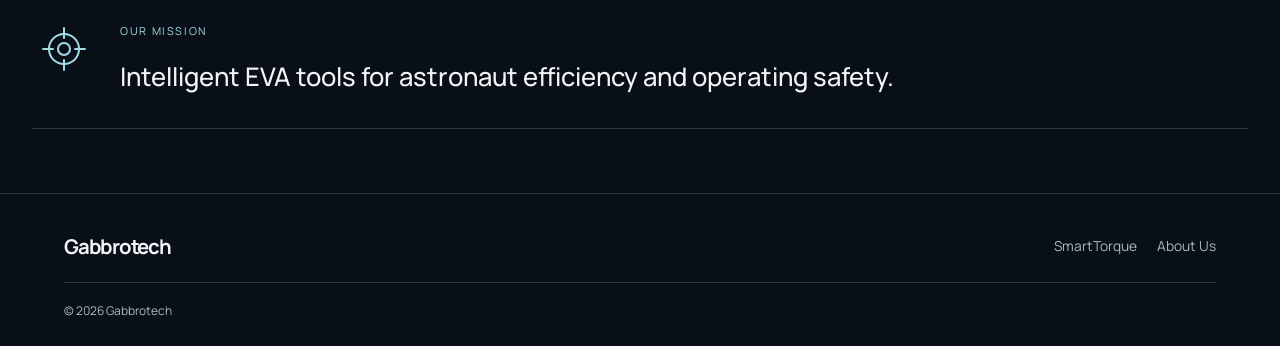
==== commit 47d05ddd: "Release SmartTorque experience, Our Journey, and team portraits" ====
--- a/about/index.html
+++ b/about/index.html
@@ -1,3 +1,3 @@
 <!doctype html>
-<html lang="en"><head><meta charset="utf-8"><script>try{document.documentElement.dataset.theme=localStorage.getItem("gabbrotech-theme")||"dark"}catch{}</script><link rel="preload" as="font" type="font/woff2" href="/assets/manrope-latin.woff2" crossorigin><meta name="viewport" content="width=device-width,initial-scale=1"><meta name="theme-color" content="#071017"><title>About Us | Gabbrotech</title><meta name="description" content="Gabbrotech develops intelligent, modular hardware concepts for demanding EVA operations. Explore SmartTorque, a multifunction handheld tool platform."><link rel="icon" type="image/svg+xml" href="data:image/svg+xml,%3Csvg%20xmlns='http://www.w3.org/2000/svg'%20viewBox='0%200%2064%2064'%3E%3Crect%20width='64'%20height='64'%20fill='%23071017'/%3E%3Cpath%20d='M49%2017H22L14%2025v22h28l8-8V31H32v8h9v1H23V25h26z'%20fill='%2372e3f4'/%3E%3C/svg%3E"><link rel="stylesheet" href="/assets/site.css?v=studio1"><link rel="stylesheet" href="/assets/stage.css"><script defer src="/assets/site.js?v=studio1"></script><script defer src="/assets/voice.js"></script><script defer src="/assets/features.js"></script><link rel="stylesheet" href="/assets/editorial.css"><script defer src="/assets/editorial.js?v=operation1"></script><link rel="stylesheet" href="/assets/pages.css?v=nov11b"><link rel="stylesheet" href="/assets/team-portraits.css?v=nov14"><link rel="stylesheet" href="/assets/team-first.css?v=nov14"><link rel="stylesheet" href="/assets/studio.css?v=studio1"><link rel="stylesheet" href="/assets/operation.css?v=1"></head><body><a class="skip" href="#main">Skip to content</a><header class="site-header"><div class="wrap nav"><a class="brand" href="/" aria-label="Gabbrotech home"><span class="brand-mark" aria-hidden="true"><img src="/assets/gabbrotech-symbol.webp" alt=""></span>Gabbrotech</a><nav class="nav-links" id="navigation" aria-label="Main navigation"><a href="/smarttorque/" data-i18n-skip data-en="SmartTorque" data-zh="SmartTorque">SmartTorque</a><a href="/journey/" data-i18n-skip data-en="Our Journey" data-zh="探索历程">Our Journey</a><a href="/about/" aria-current="page" data-i18n-skip data-en="About Us" data-zh="关于我们">About Us</a></nav><div class="nav-actions"><div class="display-controls"><button class="display-toggle language-toggle" type="button" data-ui="language" aria-label="Switch to Chinese">中文</button><button class="display-toggle theme-toggle" type="button" data-ui="theme" aria-label="Switch to light mode" title="Theme">◐</button></div><button class="menu-toggle" type="button" aria-label="Toggle navigation" aria-controls="navigation" aria-expanded="false">☰</button></div></div></header><main id="main"><section class="people-hero" aria-labelledby="people-motto"><img src="/assets/editorial/about-workbench.webp" width="1920" height="1080" fetchpriority="high" alt=""><div class="people-copy"><h1 id="people-motto" class="company-slogan" data-i18n-skip data-en="For the hands that take us further." data-zh="为探索者的双手而造。">For the hands that take us further.</h1><a href="#team"><span  data-i18n-skip data-en="Meet the team" data-zh="认识团队">Meet the team</span> <span aria-hidden="true">↓</span></a></div></section>
-<section id="team" class="team-landing" aria-labelledby="team-title"><header class="team-landing-heading"><h2 id="team-title" data-i18n-skip data-en="Meet the team" data-zh="认识我们的团队">Meet the team</h2></header><section class="team-grid" aria-label="Gabbrotech team"><article class="member"><div class="member-portrait has-photo"><img src="/assets/team/bill-natural.webp" alt="Bill — Gabbrotech team portrait" width="1086" height="1448" loading="lazy" decoding="async"></div><div class="member-info"><div class="member-heading"><h2>Bill</h2><svg viewbox="0 0 48 48" fill="none" stroke="currentColor" stroke-width="2" stroke-linecap="round" stroke-linejoin="round" aria-hidden="true"><circle cx="24" cy="24" r="15"></circle><circle cx="24" cy="24" r="6"></circle><path d="M24 3v10m0 22v10M3 24h10m22 0h10"></path></svg></div><p data-i18n-skip data-en="Gao Wenchu" data-zh="高文楚" class="member-name">Gao Wenchu</p><h3 data-i18n-skip data-en="Team lead" data-zh="团队负责人">Team lead</h3><details class="member-responsibilities"><summary data-i18n-skip="" data-en="Contribution" data-zh="主要工作">Contribution</summary><p data-i18n-skip data-en="Parts CAD · Website · Retention" data-zh="零件建模 · 网页设计 · 防丢失结构" class="member-work">Parts CAD · Website · Retention</p></details></div></article><article class="member"><div class="member-portrait has-photo"><img src="/assets/team/owen.webp" alt="Owen — Gabbrotech team portrait" width="1086" height="1448" loading="lazy" decoding="async"></div><div class="member-info"><div class="member-heading"><h2>Owen</h2><svg viewbox="0 0 48 48" fill="none" stroke="currentColor" stroke-width="2" stroke-linecap="round" stroke-linejoin="round" aria-hidden="true"><path d="M24 4 42 11v12c0 11-8 18-18 22C14 41 6 34 6 23V11Z"></path><path d="m15 24 6 6 13-15"></path></svg></div><p data-i18n-skip data-en="Li Jiyuan" data-zh="李纪源" class="member-name">Li Jiyuan</p><h3 data-i18n-skip data-en="Manufacturing + quality" data-zh="制造与质量">Manufacturing + quality</h3><details class="member-responsibilities"><summary data-i18n-skip="" data-en="Contribution" data-zh="主要工作">Contribution</summary><p data-i18n-skip data-en="Assembly · Printing · Quality checks" data-zh="产品组装 · 打印监督 · 质量检查" class="member-work">Assembly · Printing · Quality checks</p></details></div></article><article class="member"><div class="member-portrait has-photo"><img src="/assets/team/ray-refined.webp" alt="Ray — Gabbrotech team portrait" width="1086" height="1448" loading="lazy" decoding="async"></div><div class="member-info"><div class="member-heading"><h2>Ray</h2><svg viewbox="0 0 48 48" fill="none" stroke="currentColor" stroke-width="2" stroke-linecap="round" stroke-linejoin="round" aria-hidden="true"><circle cx="24" cy="24" r="8"></circle><path d="m20 5 8 0 2 6 6 3 6-1 4 7-4 5 0 6-6 2-3 6-7 0-3-5-6-2-5 3-5-6 3-6-1-6-5-4 4-7 6 1Z"></path></svg></div><p data-i18n-skip data-en="Dan Ruiyang" data-zh="但睿洋" class="member-name">Dan Ruiyang</p><h3 data-i18n-skip data-en="Engineering + business" data-zh="工程与商业">Engineering + business</h3><details class="member-responsibilities"><summary data-i18n-skip="" data-en="Contribution" data-zh="主要工作">Contribution</summary><p data-i18n-skip data-en="Tool and head CAD · Channels" data-zh="工具与接头建模 · 销售渠道" class="member-work">Tool and head CAD · Channels</p></details></div></article><article class="member"><div class="member-portrait has-photo"><img src="/assets/team/wilson.webp" alt="Willson — Gabbrotech team portrait" width="1086" height="1448" loading="lazy" decoding="async"></div><div class="member-info"><div class="member-heading"><h2>Willson</h2><svg viewbox="0 0 48 48" fill="none" stroke="currentColor" stroke-width="2" stroke-linecap="round" stroke-linejoin="round" aria-hidden="true"><rect x="13" y="13" width="22" height="22" rx="3"></rect><path d="M19 4v9m10-9v9m-10 22v9m10-9v9M4 19h9m-9 10h9m22-10h9m-9 10h9M20 20h8v8h-8Z"></path></svg></div><p data-i18n-skip data-en="Xia Yihan" data-zh="夏翊涵" class="member-name">Xia Yihan</p><h3 data-i18n-skip data-en="Software + circuits" data-zh="软件与电路">Software + circuits</h3><details class="member-responsibilities"><summary data-i18n-skip="" data-en="Contribution" data-zh="主要工作">Contribution</summary><p data-i18n-skip data-en="Voice · LCD · Actuator control" data-zh="语音交互 · LCD 显示 · 执行器控制" class="member-work">Voice · LCD · Actuator control</p></details></div></article><article class="member"><div class="member-portrait has-photo"><img src="/assets/team/matt-studio-close.webp" alt="Matt — Gabbrotech team portrait" width="1086" height="1448" loading="lazy" decoding="async"></div><div class="member-info"><div class="member-heading"><h2>Matt</h2><svg viewbox="0 0 48 48" fill="none" stroke="currentColor" stroke-width="2" stroke-linecap="round" stroke-linejoin="round" aria-hidden="true"><path d="M17 5h14m-11 0v13L9 37q-3 6 5 6h20q8 0 5-6L28 18V5M15 31h18"></path><circle cx="22" cy="35" r="1"></circle><circle cx="27" cy="27" r="1"></circle></svg></div><p data-i18n-skip data-en="Ma Haoxuan" data-zh="马颢轩" class="member-name">Ma Haoxuan</p><h3 data-i18n-skip data-en="Assembly + testing" data-zh="组装与测试">Assembly + testing</h3><details class="member-responsibilities"><summary data-i18n-skip="" data-en="Contribution" data-zh="主要工作">Contribution</summary><p data-i18n-skip data-en="Hardware · Debugging · Competitor research" data-zh="硬件组装 · 调试维修 · 竞品研究" class="member-work">Hardware · Debugging · Competitor research</p></details></div></article></section></section><section class="about-mission"><div class="mission-icon-large"><svg viewbox="0 0 48 48" fill="none" stroke="currentColor" stroke-width="2" stroke-linecap="round" stroke-linejoin="round" aria-hidden="true"><circle cx="24" cy="24" r="15"></circle><circle cx="24" cy="24" r="6"></circle><path d="M24 3v10m0 22v10M3 24h10m22 0h10"></path></svg></div><div><small data-i18n-skip data-en="OUR MISSION" data-zh="我们的使命">OUR MISSION</small><h2 data-i18n-skip data-en="Intelligent EVA tools for astronaut efficiency and operating safety." data-zh="设计智能化舱外工具，提升宇航员的工作效率与操作安全。">Intelligent EVA tools for astronaut efficiency and operating safety.</h2></div></section></main><footer class="site-footer"><div class="studio-footer"><a class="brand" href="/">Gabbrotech</a><div class="footer-links"><a href="/smarttorque/">SmartTorque</a><a href="/about/"><span data-i18n-skip data-en="About Us" data-zh="关于我们">About Us</span></a></div><div class="studio-colophon"><span>© 2026 Gabbrotech</span></div></div></footer></body></html>+<html lang="en"><head><meta charset="utf-8"><script>try{document.documentElement.dataset.theme=localStorage.getItem("gabbrotech-theme")||"dark"}catch{}</script><link rel="preload" as="font" type="font/woff2" href="/assets/manrope-latin.woff2" crossorigin><meta name="viewport" content="width=device-width,initial-scale=1"><meta name="theme-color" content="#071017"><title>About Us | Gabbrotech</title><meta name="description" content="Gabbrotech develops intelligent, modular hardware concepts for demanding EVA operations. Explore SmartTorque, a multifunction handheld tool platform."><link rel="icon" type="image/svg+xml" href="data:image/svg+xml,%3Csvg%20xmlns='http://www.w3.org/2000/svg'%20viewBox='0%200%2064%2064'%3E%3Crect%20width='64'%20height='64'%20fill='%23071017'/%3E%3Cpath%20d='M49%2017H22L14%2025v22h28l8-8V31H32v8h9v1H23V25h26z'%20fill='%2372e3f4'/%3E%3C/svg%3E"><link rel="stylesheet" href="/assets/site.css?v=studio1"><link rel="stylesheet" href="/assets/stage.css"><script defer src="/assets/site.js?v=studio1"></script><script defer src="/assets/voice.js"></script><script defer src="/assets/features.js"></script><link rel="stylesheet" href="/assets/editorial.css"><script defer src="/assets/editorial.js?v=operation1"></script><link rel="stylesheet" href="/assets/pages.css?v=nov11b"><link rel="stylesheet" href="/assets/team-portraits.css?v=nov14"><link rel="stylesheet" href="/assets/team-first.css?v=nov14"><link rel="stylesheet" href="/assets/studio.css?v=studio1"><link rel="stylesheet" href="/assets/operation.css?v=1"><link rel="stylesheet" href="/assets/about-team-motion.css?v=861cfd88a90c"><script defer src="/assets/about-team-motion.js?v=ca1b38416078"></script></head><body><a class="skip" href="#main">Skip to content</a><header class="site-header"><div class="wrap nav"><a class="brand" href="/" aria-label="Gabbrotech home"><span class="brand-mark" aria-hidden="true"><img src="/assets/gabbrotech-symbol.webp" alt=""></span>Gabbrotech</a><nav class="nav-links" id="navigation" aria-label="Main navigation"><a href="/smarttorque/" data-i18n-skip data-en="SmartTorque" data-zh="SmartTorque">SmartTorque</a><a href="/journey/" data-i18n-skip data-en="Our Journey" data-zh="探索历程">Our Journey</a><a href="/about/" aria-current="page" data-i18n-skip data-en="About Us" data-zh="关于我们">About Us</a></nav><div class="nav-actions"><div class="display-controls"><button class="display-toggle language-toggle" type="button" data-ui="language" aria-label="Switch to Chinese">中文</button><button class="display-toggle theme-toggle" type="button" data-ui="theme" aria-label="Switch to light mode" title="Theme">◐</button></div><button class="menu-toggle" type="button" aria-label="Toggle navigation" aria-controls="navigation" aria-expanded="false">☰</button></div></div></header><main id="main"><section class="people-hero team-hero" aria-labelledby="people-motto"><img src="/assets/editorial/about-eva-hands.webp" width="1916" height="821" fetchpriority="high" alt=""><div class="people-copy"><h1 id="people-motto" class="company-slogan" data-i18n-skip data-en="For Hands that Take Us Further" data-zh="为探索者的双手而造">For Hands that Take Us Further</h1><a href="#team"><span  data-i18n-skip data-en="Meet the Team" data-zh="认识团队">Meet the Team</span> <span aria-hidden="true">↓</span></a></div></section>
+<section id="team" data-team-video="/assets/team/team-entrance.mp4?v=53606cfdea85" class="team-landing" aria-labelledby="team-title"><div class="team-entrance"><div class="team-portrait-stage"><header class="team-landing-heading"><h2 id="team-title" data-i18n-skip data-en="Meet the Team" data-zh="认识我们的团队">Meet the Team</h2></header><ul class="team-frame-grid"><li class="team-frame"><div class="member-portrait has-photo"><img src="/assets/team/bill-natural.webp" alt="Bill — Gabbrotech team portrait" width="1086" height="1448" loading="lazy" decoding="async"></div><h3 class="team-frame-name">Bill</h3><div class="member-info"><p data-i18n-skip data-en="Gao Wenchu" data-zh="高文楚" class="member-name">Gao Wenchu</p><p class="member-role" data-i18n-skip data-en="Team lead" data-zh="团队负责人">Team lead</p><details class="member-responsibilities"><summary data-i18n-skip="" data-en="Contribution" data-zh="主要工作">Contribution</summary><p data-i18n-skip data-en="Parts CAD · Website · Retention" data-zh="零件建模 · 网页设计 · 防丢失结构" class="member-work">Parts CAD · Website · Retention</p></details></div></li><li class="team-frame"><div class="member-portrait has-photo"><img src="/assets/team/owen.webp" alt="Owen — Gabbrotech team portrait" width="1086" height="1448" loading="lazy" decoding="async"></div><h3 class="team-frame-name">Owen</h3><div class="member-info"><p data-i18n-skip data-en="Li Jiyuan" data-zh="李纪源" class="member-name">Li Jiyuan</p><p class="member-role" data-i18n-skip data-en="Manufacturing + quality" data-zh="制造与质量">Manufacturing + quality</p><details class="member-responsibilities"><summary data-i18n-skip="" data-en="Contribution" data-zh="主要工作">Contribution</summary><p data-i18n-skip data-en="Assembly · Printing · Quality checks" data-zh="产品组装 · 打印监督 · 质量检查" class="member-work">Assembly · Printing · Quality checks</p></details></div></li><li class="team-frame"><div class="member-portrait has-photo"><img src="/assets/team/ray-refined.webp" alt="Ray — Gabbrotech team portrait" width="1086" height="1448" loading="lazy" decoding="async"></div><h3 class="team-frame-name">Ray</h3><div class="member-info"><p data-i18n-skip data-en="Dan Ruiyang" data-zh="但睿洋" class="member-name">Dan Ruiyang</p><p class="member-role" data-i18n-skip data-en="Engineering + business" data-zh="工程与商业">Engineering + business</p><details class="member-responsibilities"><summary data-i18n-skip="" data-en="Contribution" data-zh="主要工作">Contribution</summary><p data-i18n-skip data-en="Tool and head CAD · Channels" data-zh="工具与接头建模 · 销售渠道" class="member-work">Tool and head CAD · Channels</p></details></div></li><li class="team-frame"><div class="member-portrait has-photo"><img src="/assets/team/wilson.webp" alt="Willson — Gabbrotech team portrait" width="1086" height="1448" loading="lazy" decoding="async"></div><h3 class="team-frame-name">Willson</h3><div class="member-info"><p data-i18n-skip data-en="Xia Yihan" data-zh="夏翊涵" class="member-name">Xia Yihan</p><p class="member-role" data-i18n-skip data-en="Software + circuits" data-zh="软件与电路">Software + circuits</p><details class="member-responsibilities"><summary data-i18n-skip="" data-en="Contribution" data-zh="主要工作">Contribution</summary><p data-i18n-skip data-en="Voice · LCD · Actuator control" data-zh="语音交互 · LCD 显示 · 执行器控制" class="member-work">Voice · LCD · Actuator control</p></details></div></li><li class="team-frame"><div class="member-portrait has-photo"><img src="/assets/team/matt-studio-close.webp" alt="Matt — Gabbrotech team portrait" width="1086" height="1448" loading="lazy" decoding="async"></div><h3 class="team-frame-name">Matt</h3><div class="member-info"><p data-i18n-skip data-en="Ma Haoxuan" data-zh="马颢轩" class="member-name">Ma Haoxuan</p><p class="member-role" data-i18n-skip data-en="Assembly + testing" data-zh="组装与测试">Assembly + testing</p><details class="member-responsibilities"><summary data-i18n-skip="" data-en="Contribution" data-zh="主要工作">Contribution</summary><p data-i18n-skip data-en="Hardware · Debugging · Competitor research" data-zh="硬件组装 · 调试维修 · 竞品研究" class="member-work">Hardware · Debugging · Competitor research</p></details></div></li></ul></div></div></section><section class="about-mission"><div class="mission-icon-large"><svg viewbox="0 0 48 48" fill="none" stroke="currentColor" stroke-width="2" stroke-linecap="round" stroke-linejoin="round" aria-hidden="true"><circle cx="24" cy="24" r="15"></circle><circle cx="24" cy="24" r="6"></circle><path d="M24 3v10m0 22v10M3 24h10m22 0h10"></path></svg></div><div><small data-i18n-skip data-en="OUR MISSION" data-zh="我们的使命">OUR MISSION</small><h2 data-i18n-skip data-en="Intelligent EVA tools for astronaut efficiency and operating safety." data-zh="设计智能化舱外工具，提升宇航员的工作效率与操作安全。">Intelligent EVA tools for astronaut efficiency and operating safety.</h2></div></section></main><footer class="site-footer"><div class="studio-footer"><a class="brand" href="/">Gabbrotech</a><div class="footer-links"><a href="/smarttorque/">SmartTorque</a><a href="/about/"><span data-i18n-skip data-en="About Us" data-zh="关于我们">About Us</span></a></div><div class="studio-colophon"><span>© 2026 Gabbrotech</span></div></div></footer></body></html>
--- a/assets/about-team-motion.css
+++ b/assets/about-team-motion.css
@@ -0,0 +1,159 @@
+.team-hero { align-items: stretch; }
+.team-hero::after {
+  background: radial-gradient(ellipse at center, #080a0db3 0%, #090c0e24 78%),
+    linear-gradient(0deg, #06080cb3, transparent 48%);
+}
+.team-hero > img { object-position: 63% center; }
+.team-hero .people-copy {
+  display: grid;
+  place-items: center;
+  text-align: center;
+  width: 100%;
+  padding: 0 max(18px, var(--gutter));
+}
+.team-hero .people-copy h1 {
+  width: 100%;
+  max-width: 21ch;
+  margin: 0;
+  font-size: clamp(2.65rem, 7.1vw, 7.8rem);
+  line-height: 1.03;
+  text-shadow: 0 2px 24px #020304a0;
+}
+.team-hero .people-copy a {
+  position: absolute;
+  left: 50%;
+  bottom: clamp(32px, 13%, 155px);
+  transform: translateX(-50%);
+  min-height: 44px;
+  white-space: nowrap;
+}
+
+#team {
+  --frame-gap: clamp(12px, 1.55vw, 26px);
+  padding-top: clamp(30px, 6svh, 82px);
+}
+
+.team-portrait-stage {
+  position: relative;
+  display: grid;
+  align-content: center;
+  gap: clamp(22px, 4svh, 44px);
+  padding: 18px 0 28px;
+}
+.team-portrait-stage .team-landing-heading { margin: 0; text-align: center; }
+.team-portrait-stage h2 {
+  margin: 0;
+  font: 550 clamp(1.9rem, 4.7vw, 4.4rem)/1.08 var(--display);
+  letter-spacing: -.055em;
+}
+:lang(zh-CN) .team-portrait-stage h2 { letter-spacing: -.025em; }
+.team-frame-grid {
+  list-style: none;
+  display: grid;
+  grid-template-columns: repeat(5, minmax(0, 1fr));
+  gap: var(--frame-gap);
+  width: 100%;
+  margin: 0 auto;
+  padding: 0;
+}
+.team-frame { min-width: 0; }
+#team .team-frame .member-portrait {
+  box-sizing: content-box;
+  border: 0;
+  border-radius: 9px;
+  background: var(--bg2);
+  box-shadow: 0 0 0 1px var(--line), 0 6px 16px #00000020;
+}
+#team .team-portrait-video {
+  position: absolute;
+  inset: 0;
+  display: block;
+  width: 100%;
+  height: 100%;
+  visibility: hidden;
+  pointer-events: none;
+}
+#team[data-team-video-frame] .team-portrait-video {
+  visibility: visible;
+}
+.team-video-source {
+  position: absolute;
+  width: 1px;
+  height: 1px;
+  opacity: 0;
+  pointer-events: none;
+}
+.team-frame-name {
+  margin: 10px 0 0;
+  color: var(--text);
+  text-align: center;
+  font: 650 clamp(.83rem, 1.65vw, 1.19rem)/1.25 var(--display);
+}
+#team .team-frame .member-info {
+  margin-top: 7px;
+  padding: 0;
+  text-align: center;
+  transition: opacity .23s ease-out, transform .23s ease-out;
+}
+#team[data-team-motion] .team-frame:not(:focus-within) .member-info {
+  opacity: 0;
+  transform: translateY(7px);
+  pointer-events: none;
+}
+#team .team-frame .member-name {
+  margin: 0 0 5px;
+  font-size: .75rem;
+}
+#team .team-frame .member-role {
+  min-height: 2.7em;
+  margin: 0 0 9px;
+  color: var(--muted);
+  font: 550 clamp(.79rem, 1.12vw, .97rem)/1.35 var(--display);
+  hyphens: auto;
+  overflow-wrap: break-word;
+}
+#team .team-frame .member-responsibilities {
+  padding-top: 5px;
+}
+#team .team-frame .member-responsibilities summary {
+  min-height: 32px;
+  font-size: .77rem;
+  line-height: 1.35;
+  align-content: center;
+}
+@media (max-width: 760px) {
+  .team-portrait-stage { gap: clamp(16px, 3svh, 28px); }
+  .team-frame-grid {
+    width: min(100%, 430px);
+    grid-template-columns: repeat(6, minmax(0, 1fr));
+    row-gap: clamp(13px, 2.2svh, 23px);
+  }
+  .team-frame { grid-column: span 2; }
+  .team-frame:nth-child(4) { grid-column: 2 / span 2; }
+  .team-frame:nth-child(5) { grid-column: 4 / span 2; }
+  .team-frame-name { margin-top: 7px; }
+  #team .team-frame .member-info { margin-top: 4px; }
+  #team .team-frame .member-name { margin-bottom: 3px; font-size: .68rem; }
+  #team .team-frame .member-role { margin-bottom: 4px; font-size: .73rem; }
+  #team .team-frame .member-responsibilities summary { min-height: 27px; font-size: .69rem; }
+}
+@media (max-width: 760px) and (max-height: 590px) {
+  .team-portrait-stage { gap: 12px; padding-block: 8px 12px; }
+  .team-frame-grid { row-gap: 10px; }
+  #team .team-frame .member-role {
+    margin-inline: -4px;
+    font-size: .68rem;
+    text-wrap: balance;
+  }
+  #team .team-frame .member-responsibilities summary {
+    min-height: 24px;
+    font-size: .67rem;
+    list-style: none;
+    text-decoration: underline;
+    text-underline-offset: 2px;
+  }
+  #team .team-frame .member-responsibilities summary::-webkit-details-marker { display: none; }
+}
+@media (prefers-reduced-motion: reduce) {
+  #team .team-frame .member-info { transition: none; }
+}
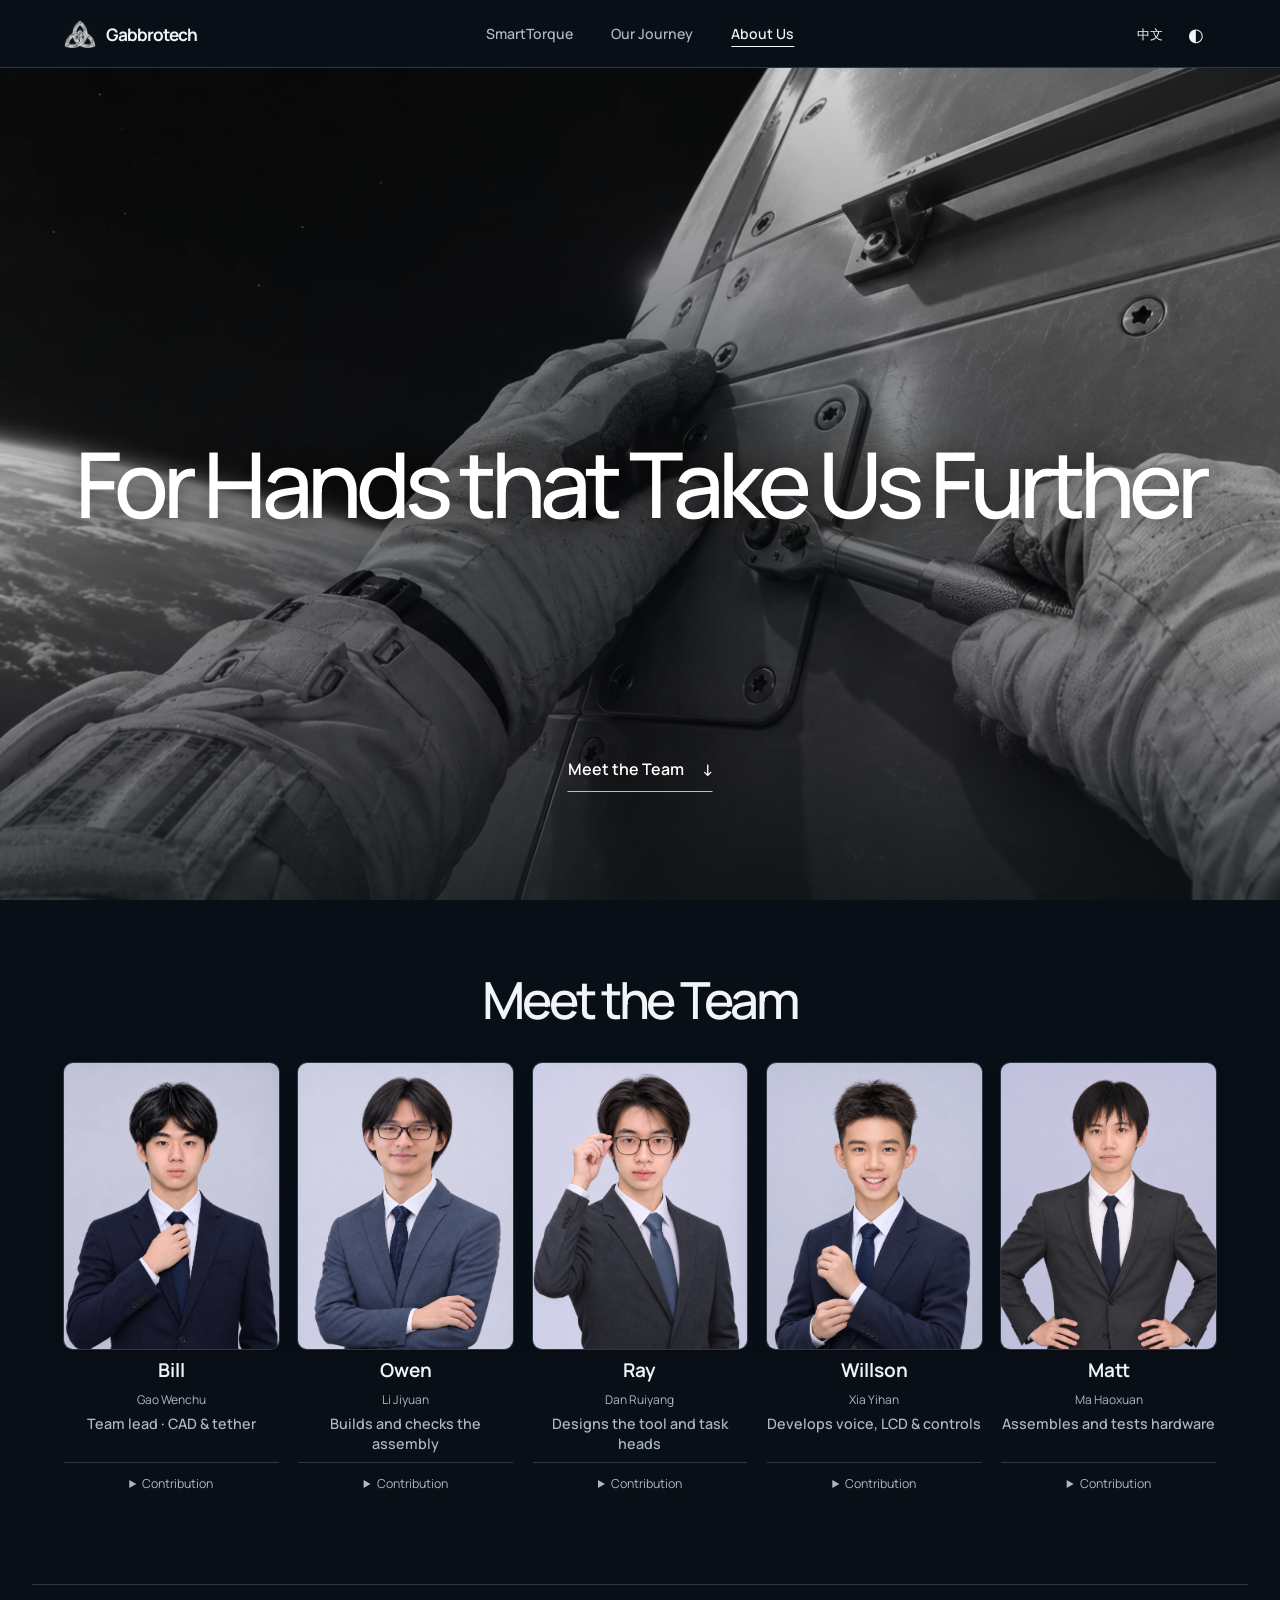
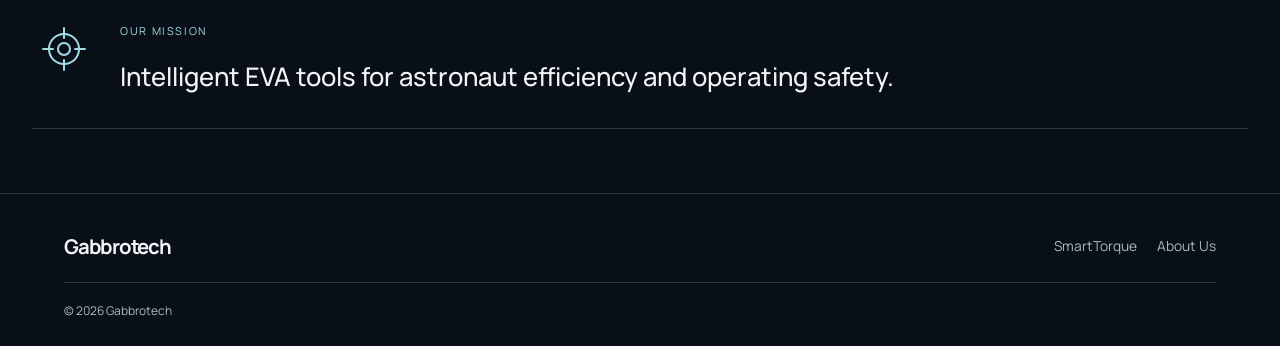
==== commit 7dc810ef: "Refine SmartTorque pacing and continuous CAD transitions" ====
--- a/about/index.html
+++ b/about/index.html
@@ -1,3 +1,3 @@
 <!doctype html>
-<html lang="en"><head><meta charset="utf-8"><script>try{document.documentElement.dataset.theme=localStorage.getItem("gabbrotech-theme")||"dark"}catch{}</script><link rel="preload" as="font" type="font/woff2" href="/assets/manrope-latin.woff2" crossorigin><meta name="viewport" content="width=device-width,initial-scale=1"><meta name="theme-color" content="#071017"><title>About Us | Gabbrotech</title><meta name="description" content="Gabbrotech develops intelligent, modular hardware concepts for demanding EVA operations. Explore SmartTorque, a multifunction handheld tool platform."><link rel="icon" type="image/svg+xml" href="data:image/svg+xml,%3Csvg%20xmlns='http://www.w3.org/2000/svg'%20viewBox='0%200%2064%2064'%3E%3Crect%20width='64'%20height='64'%20fill='%23071017'/%3E%3Cpath%20d='M49%2017H22L14%2025v22h28l8-8V31H32v8h9v1H23V25h26z'%20fill='%2372e3f4'/%3E%3C/svg%3E"><link rel="stylesheet" href="/assets/site.css?v=studio1"><link rel="stylesheet" href="/assets/stage.css"><script defer src="/assets/site.js?v=studio1"></script><script defer src="/assets/voice.js"></script><script defer src="/assets/features.js"></script><link rel="stylesheet" href="/assets/editorial.css"><script defer src="/assets/editorial.js?v=operation1"></script><link rel="stylesheet" href="/assets/pages.css?v=nov11b"><link rel="stylesheet" href="/assets/team-portraits.css?v=nov14"><link rel="stylesheet" href="/assets/team-first.css?v=nov14"><link rel="stylesheet" href="/assets/studio.css?v=studio1"><link rel="stylesheet" href="/assets/operation.css?v=1"><link rel="stylesheet" href="/assets/about-team-motion.css?v=861cfd88a90c"><script defer src="/assets/about-team-motion.js?v=ca1b38416078"></script></head><body><a class="skip" href="#main">Skip to content</a><header class="site-header"><div class="wrap nav"><a class="brand" href="/" aria-label="Gabbrotech home"><span class="brand-mark" aria-hidden="true"><img src="/assets/gabbrotech-symbol.webp" alt=""></span>Gabbrotech</a><nav class="nav-links" id="navigation" aria-label="Main navigation"><a href="/smarttorque/" data-i18n-skip data-en="SmartTorque" data-zh="SmartTorque">SmartTorque</a><a href="/journey/" data-i18n-skip data-en="Our Journey" data-zh="探索历程">Our Journey</a><a href="/about/" aria-current="page" data-i18n-skip data-en="About Us" data-zh="关于我们">About Us</a></nav><div class="nav-actions"><div class="display-controls"><button class="display-toggle language-toggle" type="button" data-ui="language" aria-label="Switch to Chinese">中文</button><button class="display-toggle theme-toggle" type="button" data-ui="theme" aria-label="Switch to light mode" title="Theme">◐</button></div><button class="menu-toggle" type="button" aria-label="Toggle navigation" aria-controls="navigation" aria-expanded="false">☰</button></div></div></header><main id="main"><section class="people-hero team-hero" aria-labelledby="people-motto"><img src="/assets/editorial/about-eva-hands.webp" width="1916" height="821" fetchpriority="high" alt=""><div class="people-copy"><h1 id="people-motto" class="company-slogan" data-i18n-skip data-en="For Hands that Take Us Further" data-zh="为探索者的双手而造">For Hands that Take Us Further</h1><a href="#team"><span  data-i18n-skip data-en="Meet the Team" data-zh="认识团队">Meet the Team</span> <span aria-hidden="true">↓</span></a></div></section>
-<section id="team" data-team-video="/assets/team/team-entrance.mp4?v=53606cfdea85" class="team-landing" aria-labelledby="team-title"><div class="team-entrance"><div class="team-portrait-stage"><header class="team-landing-heading"><h2 id="team-title" data-i18n-skip data-en="Meet the Team" data-zh="认识我们的团队">Meet the Team</h2></header><ul class="team-frame-grid"><li class="team-frame"><div class="member-portrait has-photo"><img src="/assets/team/bill-natural.webp" alt="Bill — Gabbrotech team portrait" width="1086" height="1448" loading="lazy" decoding="async"></div><h3 class="team-frame-name">Bill</h3><div class="member-info"><p data-i18n-skip data-en="Gao Wenchu" data-zh="高文楚" class="member-name">Gao Wenchu</p><p class="member-role" data-i18n-skip data-en="Team lead" data-zh="团队负责人">Team lead</p><details class="member-responsibilities"><summary data-i18n-skip="" data-en="Contribution" data-zh="主要工作">Contribution</summary><p data-i18n-skip data-en="Parts CAD · Website · Retention" data-zh="零件建模 · 网页设计 · 防丢失结构" class="member-work">Parts CAD · Website · Retention</p></details></div></li><li class="team-frame"><div class="member-portrait has-photo"><img src="/assets/team/owen.webp" alt="Owen — Gabbrotech team portrait" width="1086" height="1448" loading="lazy" decoding="async"></div><h3 class="team-frame-name">Owen</h3><div class="member-info"><p data-i18n-skip data-en="Li Jiyuan" data-zh="李纪源" class="member-name">Li Jiyuan</p><p class="member-role" data-i18n-skip data-en="Manufacturing + quality" data-zh="制造与质量">Manufacturing + quality</p><details class="member-responsibilities"><summary data-i18n-skip="" data-en="Contribution" data-zh="主要工作">Contribution</summary><p data-i18n-skip data-en="Assembly · Printing · Quality checks" data-zh="产品组装 · 打印监督 · 质量检查" class="member-work">Assembly · Printing · Quality checks</p></details></div></li><li class="team-frame"><div class="member-portrait has-photo"><img src="/assets/team/ray-refined.webp" alt="Ray — Gabbrotech team portrait" width="1086" height="1448" loading="lazy" decoding="async"></div><h3 class="team-frame-name">Ray</h3><div class="member-info"><p data-i18n-skip data-en="Dan Ruiyang" data-zh="但睿洋" class="member-name">Dan Ruiyang</p><p class="member-role" data-i18n-skip data-en="Engineering + business" data-zh="工程与商业">Engineering + business</p><details class="member-responsibilities"><summary data-i18n-skip="" data-en="Contribution" data-zh="主要工作">Contribution</summary><p data-i18n-skip data-en="Tool and head CAD · Channels" data-zh="工具与接头建模 · 销售渠道" class="member-work">Tool and head CAD · Channels</p></details></div></li><li class="team-frame"><div class="member-portrait has-photo"><img src="/assets/team/wilson.webp" alt="Willson — Gabbrotech team portrait" width="1086" height="1448" loading="lazy" decoding="async"></div><h3 class="team-frame-name">Willson</h3><div class="member-info"><p data-i18n-skip data-en="Xia Yihan" data-zh="夏翊涵" class="member-name">Xia Yihan</p><p class="member-role" data-i18n-skip data-en="Software + circuits" data-zh="软件与电路">Software + circuits</p><details class="member-responsibilities"><summary data-i18n-skip="" data-en="Contribution" data-zh="主要工作">Contribution</summary><p data-i18n-skip data-en="Voice · LCD · Actuator control" data-zh="语音交互 · LCD 显示 · 执行器控制" class="member-work">Voice · LCD · Actuator control</p></details></div></li><li class="team-frame"><div class="member-portrait has-photo"><img src="/assets/team/matt-studio-close.webp" alt="Matt — Gabbrotech team portrait" width="1086" height="1448" loading="lazy" decoding="async"></div><h3 class="team-frame-name">Matt</h3><div class="member-info"><p data-i18n-skip data-en="Ma Haoxuan" data-zh="马颢轩" class="member-name">Ma Haoxuan</p><p class="member-role" data-i18n-skip data-en="Assembly + testing" data-zh="组装与测试">Assembly + testing</p><details class="member-responsibilities"><summary data-i18n-skip="" data-en="Contribution" data-zh="主要工作">Contribution</summary><p data-i18n-skip data-en="Hardware · Debugging · Competitor research" data-zh="硬件组装 · 调试维修 · 竞品研究" class="member-work">Hardware · Debugging · Competitor research</p></details></div></li></ul></div></div></section><section class="about-mission"><div class="mission-icon-large"><svg viewbox="0 0 48 48" fill="none" stroke="currentColor" stroke-width="2" stroke-linecap="round" stroke-linejoin="round" aria-hidden="true"><circle cx="24" cy="24" r="15"></circle><circle cx="24" cy="24" r="6"></circle><path d="M24 3v10m0 22v10M3 24h10m22 0h10"></path></svg></div><div><small data-i18n-skip data-en="OUR MISSION" data-zh="我们的使命">OUR MISSION</small><h2 data-i18n-skip data-en="Intelligent EVA tools for astronaut efficiency and operating safety." data-zh="设计智能化舱外工具，提升宇航员的工作效率与操作安全。">Intelligent EVA tools for astronaut efficiency and operating safety.</h2></div></section></main><footer class="site-footer"><div class="studio-footer"><a class="brand" href="/">Gabbrotech</a><div class="footer-links"><a href="/smarttorque/">SmartTorque</a><a href="/about/"><span data-i18n-skip data-en="About Us" data-zh="关于我们">About Us</span></a></div><div class="studio-colophon"><span>© 2026 Gabbrotech</span></div></div></footer></body></html>+<html lang="en"><head><meta charset="utf-8"><script>try{document.documentElement.dataset.theme=localStorage.getItem("gabbrotech-theme")||"dark"}catch{}</script><link rel="preload" as="font" type="font/woff2" href="/assets/manrope-latin.woff2" crossorigin><meta name="viewport" content="width=device-width,initial-scale=1"><meta name="theme-color" content="#071017"><title>About Us | Gabbrotech</title><meta name="description" content="Gabbrotech develops intelligent, modular hardware concepts for demanding EVA operations. Explore SmartTorque, a multifunction handheld tool platform."><link rel="icon" type="image/svg+xml" href="data:image/svg+xml,%3Csvg%20xmlns='http://www.w3.org/2000/svg'%20viewBox='0%200%2064%2064'%3E%3Crect%20width='64'%20height='64'%20fill='%23071017'/%3E%3Cpath%20d='M49%2017H22L14%2025v22h28l8-8V31H32v8h9v1H23V25h26z'%20fill='%2372e3f4'/%3E%3C/svg%3E"><link rel="stylesheet" href="/assets/site.css?v=studio1"><link rel="stylesheet" href="/assets/stage.css"><script defer src="/assets/site.js?v=768c9d5bfb41"></script><script defer src="/assets/voice.js"></script><script defer src="/assets/features.js"></script><link rel="stylesheet" href="/assets/editorial.css"><script defer src="/assets/editorial.js?v=operation1"></script><link rel="stylesheet" href="/assets/pages.css?v=nov11b"><link rel="stylesheet" href="/assets/team-portraits.css?v=nov14"><link rel="stylesheet" href="/assets/team-first.css?v=nov14"><link rel="stylesheet" href="/assets/studio.css?v=studio1"><link rel="stylesheet" href="/assets/operation.css?v=1"><link rel="stylesheet" href="/assets/about-team-motion.css?v=185cbd061f42"><script defer src="/assets/about-team-motion.js?v=7f62986a2f89"></script></head><body><a class="skip" href="#main">Skip to content</a><header class="site-header"><div class="wrap nav"><a class="brand" href="/" aria-label="Gabbrotech home"><span class="brand-mark" aria-hidden="true"><img src="/assets/gabbrotech-symbol.webp" alt=""></span>Gabbrotech</a><nav class="nav-links" id="navigation" aria-label="Main navigation"><a href="/smarttorque/" data-i18n-skip data-en="SmartTorque" data-zh="SmartTorque">SmartTorque</a><a href="/journey/" data-i18n-skip data-en="Our Journey" data-zh="探索历程">Our Journey</a><a href="/about/" aria-current="page" data-i18n-skip data-en="About Us" data-zh="关于我们">About Us</a></nav><div class="nav-actions"><div class="display-controls"><button class="display-toggle language-toggle" type="button" data-ui="language" aria-label="Switch to Chinese">中文</button><button class="display-toggle theme-toggle" type="button" data-ui="theme" aria-label="Switch to light mode" title="Theme">◐</button></div><button class="menu-toggle" type="button" aria-label="Toggle navigation" aria-controls="navigation" aria-expanded="false">☰</button></div></div></header><main id="main"><section class="people-hero team-hero" aria-labelledby="people-motto"><img src="/assets/editorial/about-eva-hands.webp" width="1916" height="821" fetchpriority="high" alt=""><div class="people-copy"><h1 id="people-motto" class="company-slogan" data-i18n-skip data-en="For Hands that Take Us Further" data-zh="为探索者的双手而造">For Hands that Take Us Further</h1><a href="#team"><span  data-i18n-skip data-en="Meet the Team" data-zh="认识团队">Meet the Team</span> <span aria-hidden="true">↓</span></a></div></section>
+<section id="team" data-team-video="/assets/team/team-entrance.mp4?v=17614f5a51db" class="team-landing" aria-labelledby="team-title"><div class="team-entrance"><div class="team-portrait-stage"><header class="team-landing-heading"><h2 id="team-title" data-i18n-skip data-en="Meet the Team" data-zh="认识我们的团队">Meet the Team</h2></header><ul class="team-frame-grid"><li class="team-frame"><div class="member-portrait has-photo"><img src="/assets/team/bill-natural.webp" alt="Bill — Gabbrotech team portrait" width="1086" height="1448" loading="lazy" decoding="async"></div><h3 class="team-frame-name">Bill</h3><div class="member-info"><p data-i18n-skip data-en="Gao Wenchu" data-zh="高文楚" class="member-name">Gao Wenchu</p><p class="member-role" data-i18n-skip data-en="Team lead · CAD & tether" data-zh="负责人 · CAD 与系留结构">Team lead · CAD & tether</p><details class="member-responsibilities"><summary data-i18n-skip="" data-en="Contribution" data-zh="主要工作">Contribution</summary><p data-i18n-skip data-en="Parts CAD · Website · Retention" data-zh="零件建模 · 网页设计 · 防丢失结构" class="member-work">Parts CAD · Website · Retention</p></details></div></li><li class="team-frame"><div class="member-portrait has-photo"><img src="/assets/team/owen.webp" alt="Owen — Gabbrotech team portrait" width="1086" height="1448" loading="lazy" decoding="async"></div><h3 class="team-frame-name">Owen</h3><div class="member-info"><p data-i18n-skip data-en="Li Jiyuan" data-zh="李纪源" class="member-name">Li Jiyuan</p><p class="member-role" data-i18n-skip data-en="Builds and checks the assembly" data-zh="负责组装与质量检查">Builds and checks the assembly</p><details class="member-responsibilities"><summary data-i18n-skip="" data-en="Contribution" data-zh="主要工作">Contribution</summary><p data-i18n-skip data-en="Assembly · Printing · Quality checks" data-zh="产品组装 · 打印监督 · 质量检查" class="member-work">Assembly · Printing · Quality checks</p></details></div></li><li class="team-frame"><div class="member-portrait has-photo"><img src="/assets/team/ray-refined.webp" alt="Ray — Gabbrotech team portrait" width="1086" height="1448" loading="lazy" decoding="async"></div><h3 class="team-frame-name">Ray</h3><div class="member-info"><p data-i18n-skip data-en="Dan Ruiyang" data-zh="但睿洋" class="member-name">Dan Ruiyang</p><p class="member-role" data-i18n-skip data-en="Designs the tool and task heads" data-zh="设计工具与任务接头">Designs the tool and task heads</p><details class="member-responsibilities"><summary data-i18n-skip="" data-en="Contribution" data-zh="主要工作">Contribution</summary><p data-i18n-skip data-en="Tool and head CAD · Channels" data-zh="工具与接头建模 · 销售渠道" class="member-work">Tool and head CAD · Channels</p></details></div></li><li class="team-frame"><div class="member-portrait has-photo"><img src="/assets/team/wilson.webp" alt="Willson — Gabbrotech team portrait" width="1086" height="1448" loading="lazy" decoding="async"></div><h3 class="team-frame-name">Willson</h3><div class="member-info"><p data-i18n-skip data-en="Xia Yihan" data-zh="夏翊涵" class="member-name">Xia Yihan</p><p class="member-role" data-i18n-skip data-en="Develops voice, LCD & controls" data-zh="开发语音、屏幕与执行控制">Develops voice, LCD & controls</p><details class="member-responsibilities"><summary data-i18n-skip="" data-en="Contribution" data-zh="主要工作">Contribution</summary><p data-i18n-skip data-en="Voice · LCD · Actuator control" data-zh="语音交互 · LCD 显示 · 执行器控制" class="member-work">Voice · LCD · Actuator control</p></details></div></li><li class="team-frame"><div class="member-portrait has-photo"><img src="/assets/team/matt-studio-close.webp" alt="Matt — Gabbrotech team portrait" width="1086" height="1448" loading="lazy" decoding="async"></div><h3 class="team-frame-name">Matt</h3><div class="member-info"><p data-i18n-skip data-en="Ma Haoxuan" data-zh="马颢轩" class="member-name">Ma Haoxuan</p><p class="member-role" data-i18n-skip data-en="Assembles and tests hardware" data-zh="组装与测试硬件">Assembles and tests hardware</p><details class="member-responsibilities"><summary data-i18n-skip="" data-en="Contribution" data-zh="主要工作">Contribution</summary><p data-i18n-skip data-en="Hardware · Debugging · Competitor research" data-zh="硬件组装 · 调试维修 · 竞品研究" class="member-work">Hardware · Debugging · Competitor research</p></details></div></li></ul></div></div></section><section class="about-mission"><div class="mission-icon-large"><svg viewbox="0 0 48 48" fill="none" stroke="currentColor" stroke-width="2" stroke-linecap="round" stroke-linejoin="round" aria-hidden="true"><circle cx="24" cy="24" r="15"></circle><circle cx="24" cy="24" r="6"></circle><path d="M24 3v10m0 22v10M3 24h10m22 0h10"></path></svg></div><div><small data-i18n-skip data-en="OUR MISSION" data-zh="我们的使命">OUR MISSION</small><h2 data-i18n-skip data-en="Intelligent EVA tools for astronaut efficiency and operating safety." data-zh="设计智能化舱外工具，提升宇航员的工作效率与操作安全。">Intelligent EVA tools for astronaut efficiency and operating safety.</h2></div></section></main><footer class="site-footer"><div class="studio-footer"><a class="brand" href="/">Gabbrotech</a><div class="footer-links"><a href="/smarttorque/">SmartTorque</a><a href="/about/"><span data-i18n-skip data-en="About Us" data-zh="关于我们">About Us</span></a></div><div class="studio-colophon"><span>© 2026 Gabbrotech</span></div></div></footer></body></html>
--- a/assets/about-team-motion.css
+++ b/assets/about-team-motion.css
@@ -95,7 +95,7 @@
   text-align: center;
   transition: opacity .23s ease-out, transform .23s ease-out;
 }
-#team[data-team-motion] .team-frame:not(:focus-within) .member-info {
+#team[data-team-video-frame] .team-frame:not(:focus-within) .member-info {
   opacity: 0;
   transform: translateY(7px);
   pointer-events: none;
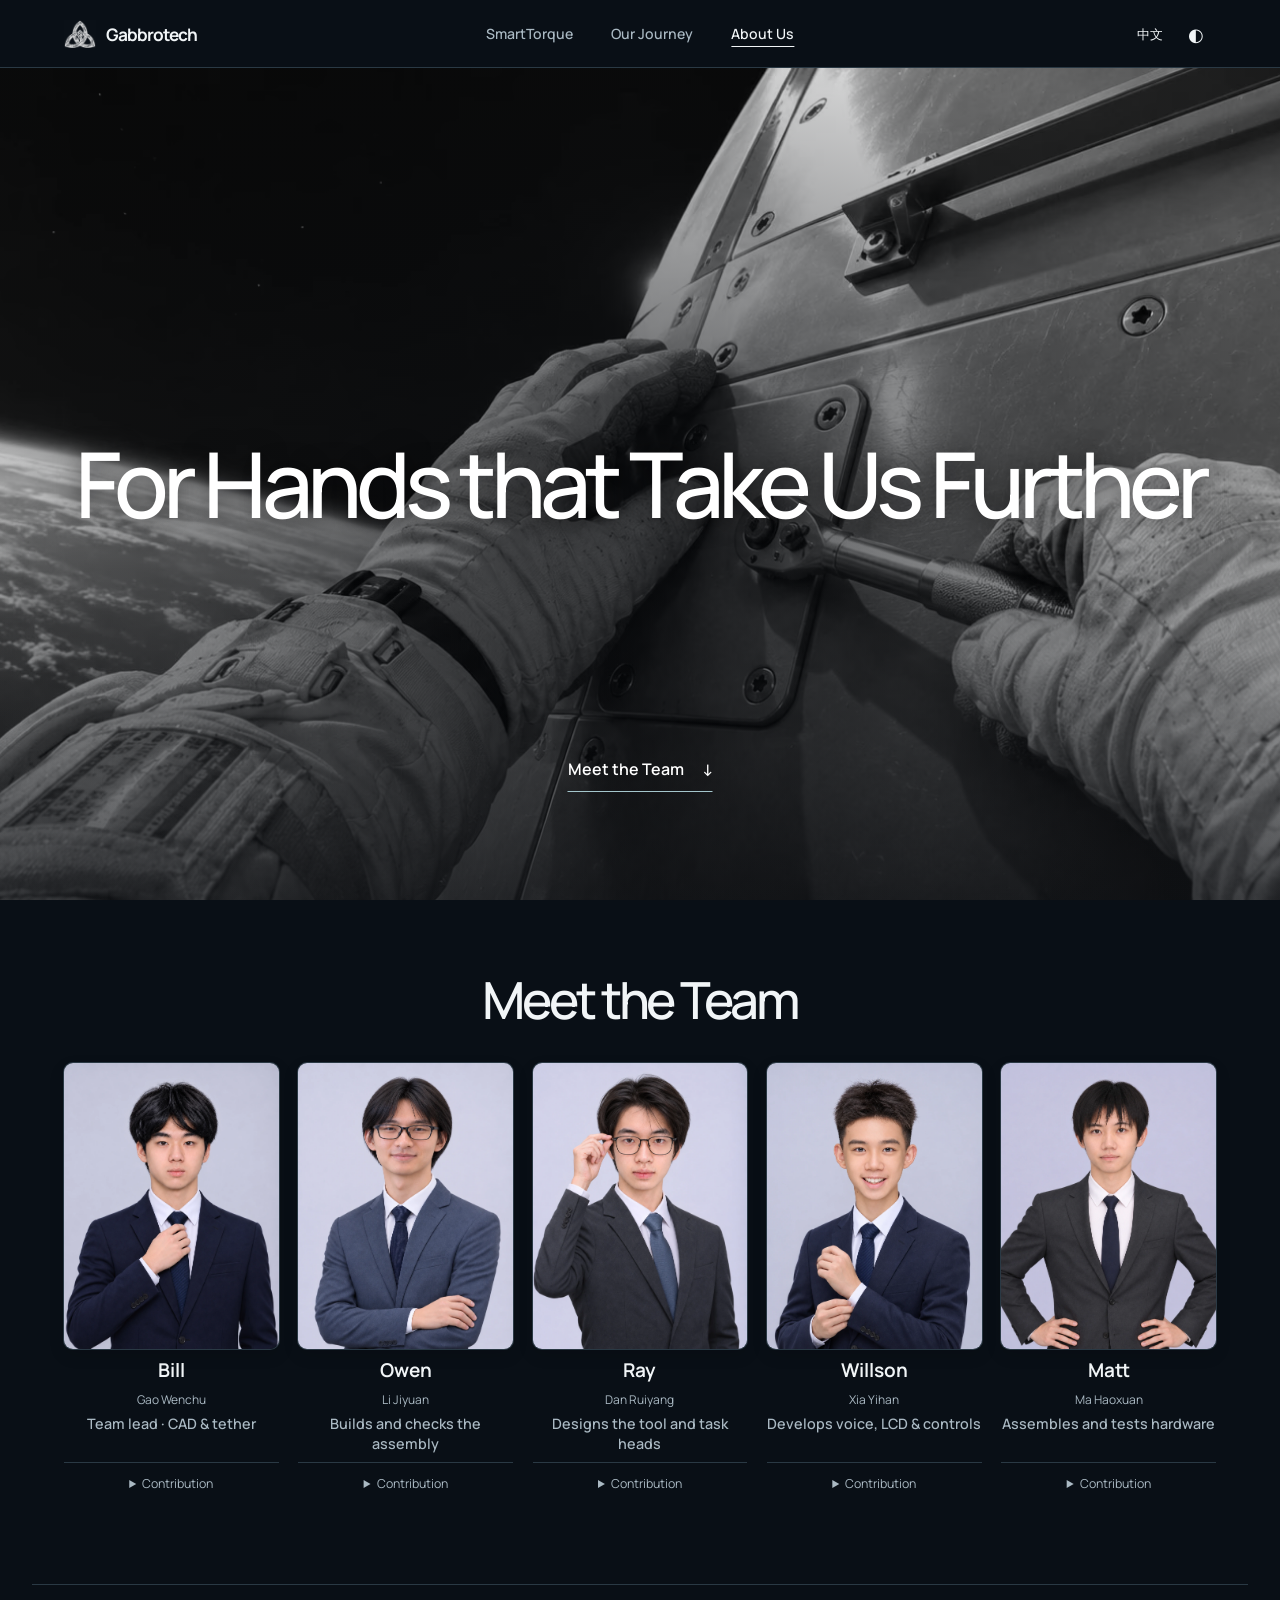
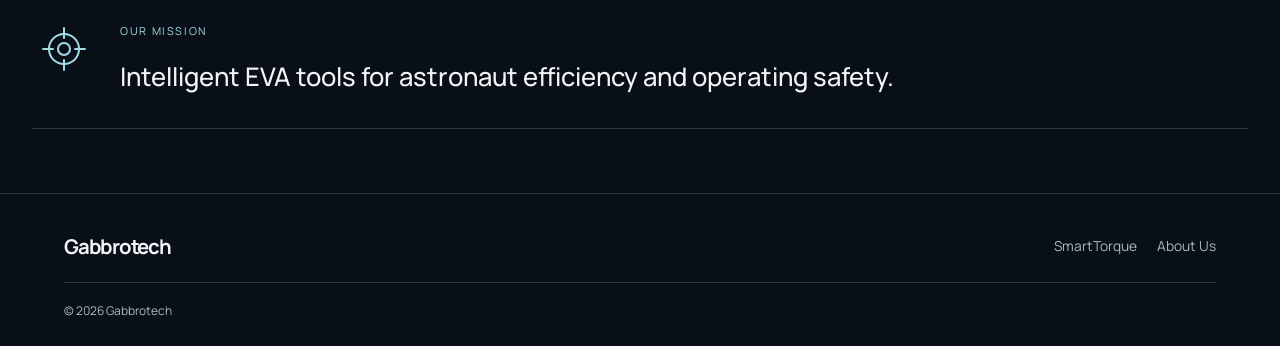
==== commit 1a25e1a9: "Make first-load images and CAD reliable on slow connections" ====
--- a/about/index.html
+++ b/about/index.html
@@ -1,3 +1,3 @@
 <!doctype html>
-<html lang="en"><head><meta charset="utf-8"><script>try{document.documentElement.dataset.theme=localStorage.getItem("gabbrotech-theme")||"dark"}catch{}</script><link rel="preload" as="font" type="font/woff2" href="/assets/manrope-latin.woff2" crossorigin><meta name="viewport" content="width=device-width,initial-scale=1"><meta name="theme-color" content="#071017"><title>About Us | Gabbrotech</title><meta name="description" content="Gabbrotech develops intelligent, modular hardware concepts for demanding EVA operations. Explore SmartTorque, a multifunction handheld tool platform."><link rel="icon" type="image/svg+xml" href="data:image/svg+xml,%3Csvg%20xmlns='http://www.w3.org/2000/svg'%20viewBox='0%200%2064%2064'%3E%3Crect%20width='64'%20height='64'%20fill='%23071017'/%3E%3Cpath%20d='M49%2017H22L14%2025v22h28l8-8V31H32v8h9v1H23V25h26z'%20fill='%2372e3f4'/%3E%3C/svg%3E"><link rel="stylesheet" href="/assets/site.css?v=studio1"><link rel="stylesheet" href="/assets/stage.css"><script defer src="/assets/site.js?v=768c9d5bfb41"></script><script defer src="/assets/voice.js"></script><script defer src="/assets/features.js"></script><link rel="stylesheet" href="/assets/editorial.css"><script defer src="/assets/editorial.js?v=operation1"></script><link rel="stylesheet" href="/assets/pages.css?v=nov11b"><link rel="stylesheet" href="/assets/team-portraits.css?v=nov14"><link rel="stylesheet" href="/assets/team-first.css?v=nov14"><link rel="stylesheet" href="/assets/studio.css?v=studio1"><link rel="stylesheet" href="/assets/operation.css?v=1"><link rel="stylesheet" href="/assets/about-team-motion.css?v=185cbd061f42"><script defer src="/assets/about-team-motion.js?v=7f62986a2f89"></script></head><body><a class="skip" href="#main">Skip to content</a><header class="site-header"><div class="wrap nav"><a class="brand" href="/" aria-label="Gabbrotech home"><span class="brand-mark" aria-hidden="true"><img src="/assets/gabbrotech-symbol.webp" alt=""></span>Gabbrotech</a><nav class="nav-links" id="navigation" aria-label="Main navigation"><a href="/smarttorque/" data-i18n-skip data-en="SmartTorque" data-zh="SmartTorque">SmartTorque</a><a href="/journey/" data-i18n-skip data-en="Our Journey" data-zh="探索历程">Our Journey</a><a href="/about/" aria-current="page" data-i18n-skip data-en="About Us" data-zh="关于我们">About Us</a></nav><div class="nav-actions"><div class="display-controls"><button class="display-toggle language-toggle" type="button" data-ui="language" aria-label="Switch to Chinese">中文</button><button class="display-toggle theme-toggle" type="button" data-ui="theme" aria-label="Switch to light mode" title="Theme">◐</button></div><button class="menu-toggle" type="button" aria-label="Toggle navigation" aria-controls="navigation" aria-expanded="false">☰</button></div></div></header><main id="main"><section class="people-hero team-hero" aria-labelledby="people-motto"><img src="/assets/editorial/about-eva-hands.webp" width="1916" height="821" fetchpriority="high" alt=""><div class="people-copy"><h1 id="people-motto" class="company-slogan" data-i18n-skip data-en="For Hands that Take Us Further" data-zh="为探索者的双手而造">For Hands that Take Us Further</h1><a href="#team"><span  data-i18n-skip data-en="Meet the Team" data-zh="认识团队">Meet the Team</span> <span aria-hidden="true">↓</span></a></div></section>
-<section id="team" data-team-video="/assets/team/team-entrance.mp4?v=17614f5a51db" class="team-landing" aria-labelledby="team-title"><div class="team-entrance"><div class="team-portrait-stage"><header class="team-landing-heading"><h2 id="team-title" data-i18n-skip data-en="Meet the Team" data-zh="认识我们的团队">Meet the Team</h2></header><ul class="team-frame-grid"><li class="team-frame"><div class="member-portrait has-photo"><img src="/assets/team/bill-natural.webp" alt="Bill — Gabbrotech team portrait" width="1086" height="1448" loading="lazy" decoding="async"></div><h3 class="team-frame-name">Bill</h3><div class="member-info"><p data-i18n-skip data-en="Gao Wenchu" data-zh="高文楚" class="member-name">Gao Wenchu</p><p class="member-role" data-i18n-skip data-en="Team lead · CAD & tether" data-zh="负责人 · CAD 与系留结构">Team lead · CAD & tether</p><details class="member-responsibilities"><summary data-i18n-skip="" data-en="Contribution" data-zh="主要工作">Contribution</summary><p data-i18n-skip data-en="Parts CAD · Website · Retention" data-zh="零件建模 · 网页设计 · 防丢失结构" class="member-work">Parts CAD · Website · Retention</p></details></div></li><li class="team-frame"><div class="member-portrait has-photo"><img src="/assets/team/owen.webp" alt="Owen — Gabbrotech team portrait" width="1086" height="1448" loading="lazy" decoding="async"></div><h3 class="team-frame-name">Owen</h3><div class="member-info"><p data-i18n-skip data-en="Li Jiyuan" data-zh="李纪源" class="member-name">Li Jiyuan</p><p class="member-role" data-i18n-skip data-en="Builds and checks the assembly" data-zh="负责组装与质量检查">Builds and checks the assembly</p><details class="member-responsibilities"><summary data-i18n-skip="" data-en="Contribution" data-zh="主要工作">Contribution</summary><p data-i18n-skip data-en="Assembly · Printing · Quality checks" data-zh="产品组装 · 打印监督 · 质量检查" class="member-work">Assembly · Printing · Quality checks</p></details></div></li><li class="team-frame"><div class="member-portrait has-photo"><img src="/assets/team/ray-refined.webp" alt="Ray — Gabbrotech team portrait" width="1086" height="1448" loading="lazy" decoding="async"></div><h3 class="team-frame-name">Ray</h3><div class="member-info"><p data-i18n-skip data-en="Dan Ruiyang" data-zh="但睿洋" class="member-name">Dan Ruiyang</p><p class="member-role" data-i18n-skip data-en="Designs the tool and task heads" data-zh="设计工具与任务接头">Designs the tool and task heads</p><details class="member-responsibilities"><summary data-i18n-skip="" data-en="Contribution" data-zh="主要工作">Contribution</summary><p data-i18n-skip data-en="Tool and head CAD · Channels" data-zh="工具与接头建模 · 销售渠道" class="member-work">Tool and head CAD · Channels</p></details></div></li><li class="team-frame"><div class="member-portrait has-photo"><img src="/assets/team/wilson.webp" alt="Willson — Gabbrotech team portrait" width="1086" height="1448" loading="lazy" decoding="async"></div><h3 class="team-frame-name">Willson</h3><div class="member-info"><p data-i18n-skip data-en="Xia Yihan" data-zh="夏翊涵" class="member-name">Xia Yihan</p><p class="member-role" data-i18n-skip data-en="Develops voice, LCD & controls" data-zh="开发语音、屏幕与执行控制">Develops voice, LCD & controls</p><details class="member-responsibilities"><summary data-i18n-skip="" data-en="Contribution" data-zh="主要工作">Contribution</summary><p data-i18n-skip data-en="Voice · LCD · Actuator control" data-zh="语音交互 · LCD 显示 · 执行器控制" class="member-work">Voice · LCD · Actuator control</p></details></div></li><li class="team-frame"><div class="member-portrait has-photo"><img src="/assets/team/matt-studio-close.webp" alt="Matt — Gabbrotech team portrait" width="1086" height="1448" loading="lazy" decoding="async"></div><h3 class="team-frame-name">Matt</h3><div class="member-info"><p data-i18n-skip data-en="Ma Haoxuan" data-zh="马颢轩" class="member-name">Ma Haoxuan</p><p class="member-role" data-i18n-skip data-en="Assembles and tests hardware" data-zh="组装与测试硬件">Assembles and tests hardware</p><details class="member-responsibilities"><summary data-i18n-skip="" data-en="Contribution" data-zh="主要工作">Contribution</summary><p data-i18n-skip data-en="Hardware · Debugging · Competitor research" data-zh="硬件组装 · 调试维修 · 竞品研究" class="member-work">Hardware · Debugging · Competitor research</p></details></div></li></ul></div></div></section><section class="about-mission"><div class="mission-icon-large"><svg viewbox="0 0 48 48" fill="none" stroke="currentColor" stroke-width="2" stroke-linecap="round" stroke-linejoin="round" aria-hidden="true"><circle cx="24" cy="24" r="15"></circle><circle cx="24" cy="24" r="6"></circle><path d="M24 3v10m0 22v10M3 24h10m22 0h10"></path></svg></div><div><small data-i18n-skip data-en="OUR MISSION" data-zh="我们的使命">OUR MISSION</small><h2 data-i18n-skip data-en="Intelligent EVA tools for astronaut efficiency and operating safety." data-zh="设计智能化舱外工具，提升宇航员的工作效率与操作安全。">Intelligent EVA tools for astronaut efficiency and operating safety.</h2></div></section></main><footer class="site-footer"><div class="studio-footer"><a class="brand" href="/">Gabbrotech</a><div class="footer-links"><a href="/smarttorque/">SmartTorque</a><a href="/about/"><span data-i18n-skip data-en="About Us" data-zh="关于我们">About Us</span></a></div><div class="studio-colophon"><span>© 2026 Gabbrotech</span></div></div></footer></body></html>+<html lang="en"><head><meta charset="utf-8"><script defer src="/assets/media-recovery.js?v=ed0d3281b376"></script><script>try{document.documentElement.dataset.theme=localStorage.getItem("gabbrotech-theme")||"dark"}catch{}</script><link rel="preload" as="font" type="font/woff2" href="/assets/manrope-latin.woff2" crossorigin><meta name="viewport" content="width=device-width,initial-scale=1"><meta name="theme-color" content="#071017"><title>About Us | Gabbrotech</title><meta name="description" content="Gabbrotech develops intelligent, modular hardware concepts for demanding EVA operations. Explore SmartTorque, a multifunction handheld tool platform."><link rel="icon" type="image/svg+xml" href="data:image/svg+xml,%3Csvg%20xmlns='http://www.w3.org/2000/svg'%20viewBox='0%200%2064%2064'%3E%3Crect%20width='64'%20height='64'%20fill='%23071017'/%3E%3Cpath%20d='M49%2017H22L14%2025v22h28l8-8V31H32v8h9v1H23V25h26z'%20fill='%2372e3f4'/%3E%3C/svg%3E"><link rel="stylesheet" href="/assets/site.css?v=studio1"><link rel="stylesheet" href="/assets/stage.css"><script defer src="/assets/site.js?v=ebf016eb058d"></script><script defer src="/assets/voice.js"></script><script defer src="/assets/features.js"></script><link rel="stylesheet" href="/assets/editorial.css"><script defer src="/assets/editorial.js?v=operation1"></script><link rel="stylesheet" href="/assets/pages.css?v=nov11b"><link rel="stylesheet" href="/assets/team-portraits.css?v=nov14"><link rel="stylesheet" href="/assets/team-first.css?v=nov14"><link rel="stylesheet" href="/assets/studio.css?v=studio1"><link rel="stylesheet" href="/assets/operation.css?v=1"><link rel="stylesheet" href="/assets/about-team-motion.css?v=185cbd061f42"><script defer src="/assets/about-team-motion.js?v=5679d5e7e403"></script></head><body><a class="skip" href="#main">Skip to content</a><header class="site-header"><div class="wrap nav"><a class="brand" href="/" aria-label="Gabbrotech home"><span class="brand-mark" aria-hidden="true"><img src="/assets/gabbrotech-symbol.webp" alt=""></span>Gabbrotech</a><nav class="nav-links" id="navigation" aria-label="Main navigation"><a href="/smarttorque/" data-i18n-skip data-en="SmartTorque" data-zh="SmartTorque">SmartTorque</a><a href="/journey/" data-i18n-skip data-en="Our Journey" data-zh="探索历程">Our Journey</a><a href="/about/" aria-current="page" data-i18n-skip data-en="About Us" data-zh="关于我们">About Us</a></nav><div class="nav-actions"><div class="display-controls"><button class="display-toggle language-toggle" type="button" data-ui="language" aria-label="Switch to Chinese">中文</button><button class="display-toggle theme-toggle" type="button" data-ui="theme" aria-label="Switch to light mode" title="Theme">◐</button></div><button class="menu-toggle" type="button" aria-label="Toggle navigation" aria-controls="navigation" aria-expanded="false">☰</button></div></div></header><main id="main"><section class="people-hero team-hero" aria-labelledby="people-motto"><img src="/assets/editorial/about-eva-hands.avif" width="1916" height="821" fetchpriority="high" alt=""><div class="people-copy"><h1 id="people-motto" class="company-slogan" data-i18n-skip data-en="For Hands that Take Us Further" data-zh="为探索者的双手而造">For Hands that Take Us Further</h1><a href="#team"><span  data-i18n-skip data-en="Meet the Team" data-zh="认识团队">Meet the Team</span> <span aria-hidden="true">↓</span></a></div></section>
+<section id="team" data-team-video="/assets/team/team-entrance.mp4?v=33ceb6342d7d" class="team-landing" aria-labelledby="team-title"><div class="team-entrance"><div class="team-portrait-stage"><header class="team-landing-heading"><h2 id="team-title" data-i18n-skip data-en="Meet the Team" data-zh="认识我们的团队">Meet the Team</h2></header><ul class="team-frame-grid"><li class="team-frame"><div class="member-portrait has-photo"><img src="/assets/team/bill-natural.webp" alt="Bill — Gabbrotech team portrait" width="1086" height="1448" loading="lazy" decoding="async"></div><h3 class="team-frame-name">Bill</h3><div class="member-info"><p data-i18n-skip data-en="Gao Wenchu" data-zh="高文楚" class="member-name">Gao Wenchu</p><p class="member-role" data-i18n-skip data-en="Team lead · CAD & tether" data-zh="负责人 · CAD 与系留结构">Team lead · CAD & tether</p><details class="member-responsibilities"><summary data-i18n-skip="" data-en="Contribution" data-zh="主要工作">Contribution</summary><p data-i18n-skip data-en="Parts CAD · Website · Retention" data-zh="零件建模 · 网页设计 · 防丢失结构" class="member-work">Parts CAD · Website · Retention</p></details></div></li><li class="team-frame"><div class="member-portrait has-photo"><img src="/assets/team/owen.webp" alt="Owen — Gabbrotech team portrait" width="1086" height="1448" loading="lazy" decoding="async"></div><h3 class="team-frame-name">Owen</h3><div class="member-info"><p data-i18n-skip data-en="Li Jiyuan" data-zh="李纪源" class="member-name">Li Jiyuan</p><p class="member-role" data-i18n-skip data-en="Builds and checks the assembly" data-zh="负责组装与质量检查">Builds and checks the assembly</p><details class="member-responsibilities"><summary data-i18n-skip="" data-en="Contribution" data-zh="主要工作">Contribution</summary><p data-i18n-skip data-en="Assembly · Printing · Quality checks" data-zh="产品组装 · 打印监督 · 质量检查" class="member-work">Assembly · Printing · Quality checks</p></details></div></li><li class="team-frame"><div class="member-portrait has-photo"><img src="/assets/team/ray-refined.webp" alt="Ray — Gabbrotech team portrait" width="1086" height="1448" loading="lazy" decoding="async"></div><h3 class="team-frame-name">Ray</h3><div class="member-info"><p data-i18n-skip data-en="Dan Ruiyang" data-zh="但睿洋" class="member-name">Dan Ruiyang</p><p class="member-role" data-i18n-skip data-en="Designs the tool and task heads" data-zh="设计工具与任务接头">Designs the tool and task heads</p><details class="member-responsibilities"><summary data-i18n-skip="" data-en="Contribution" data-zh="主要工作">Contribution</summary><p data-i18n-skip data-en="Tool and head CAD · Channels" data-zh="工具与接头建模 · 销售渠道" class="member-work">Tool and head CAD · Channels</p></details></div></li><li class="team-frame"><div class="member-portrait has-photo"><img src="/assets/team/wilson.webp" alt="Willson — Gabbrotech team portrait" width="1086" height="1448" loading="lazy" decoding="async"></div><h3 class="team-frame-name">Willson</h3><div class="member-info"><p data-i18n-skip data-en="Xia Yihan" data-zh="夏翊涵" class="member-name">Xia Yihan</p><p class="member-role" data-i18n-skip data-en="Develops voice, LCD & controls" data-zh="开发语音、屏幕与执行控制">Develops voice, LCD & controls</p><details class="member-responsibilities"><summary data-i18n-skip="" data-en="Contribution" data-zh="主要工作">Contribution</summary><p data-i18n-skip data-en="Voice · LCD · Actuator control" data-zh="语音交互 · LCD 显示 · 执行器控制" class="member-work">Voice · LCD · Actuator control</p></details></div></li><li class="team-frame"><div class="member-portrait has-photo"><img src="/assets/team/matt-studio-close.webp" alt="Matt — Gabbrotech team portrait" width="1086" height="1448" loading="lazy" decoding="async"></div><h3 class="team-frame-name">Matt</h3><div class="member-info"><p data-i18n-skip data-en="Ma Haoxuan" data-zh="马颢轩" class="member-name">Ma Haoxuan</p><p class="member-role" data-i18n-skip data-en="Assembles and tests hardware" data-zh="组装与测试硬件">Assembles and tests hardware</p><details class="member-responsibilities"><summary data-i18n-skip="" data-en="Contribution" data-zh="主要工作">Contribution</summary><p data-i18n-skip data-en="Hardware · Debugging · Competitor research" data-zh="硬件组装 · 调试维修 · 竞品研究" class="member-work">Hardware · Debugging · Competitor research</p></details></div></li></ul></div></div></section><section class="about-mission"><div class="mission-icon-large"><svg viewbox="0 0 48 48" fill="none" stroke="currentColor" stroke-width="2" stroke-linecap="round" stroke-linejoin="round" aria-hidden="true"><circle cx="24" cy="24" r="15"></circle><circle cx="24" cy="24" r="6"></circle><path d="M24 3v10m0 22v10M3 24h10m22 0h10"></path></svg></div><div><small data-i18n-skip data-en="OUR MISSION" data-zh="我们的使命">OUR MISSION</small><h2 data-i18n-skip data-en="Intelligent EVA tools for astronaut efficiency and operating safety." data-zh="设计智能化舱外工具，提升宇航员的工作效率与操作安全。">Intelligent EVA tools for astronaut efficiency and operating safety.</h2></div></section></main><footer class="site-footer"><div class="studio-footer"><a class="brand" href="/">Gabbrotech</a><div class="footer-links"><a href="/smarttorque/">SmartTorque</a><a href="/about/"><span data-i18n-skip data-en="About Us" data-zh="关于我们">About Us</span></a></div><div class="studio-colophon"><span>© 2026 Gabbrotech</span></div></div></footer></body></html>
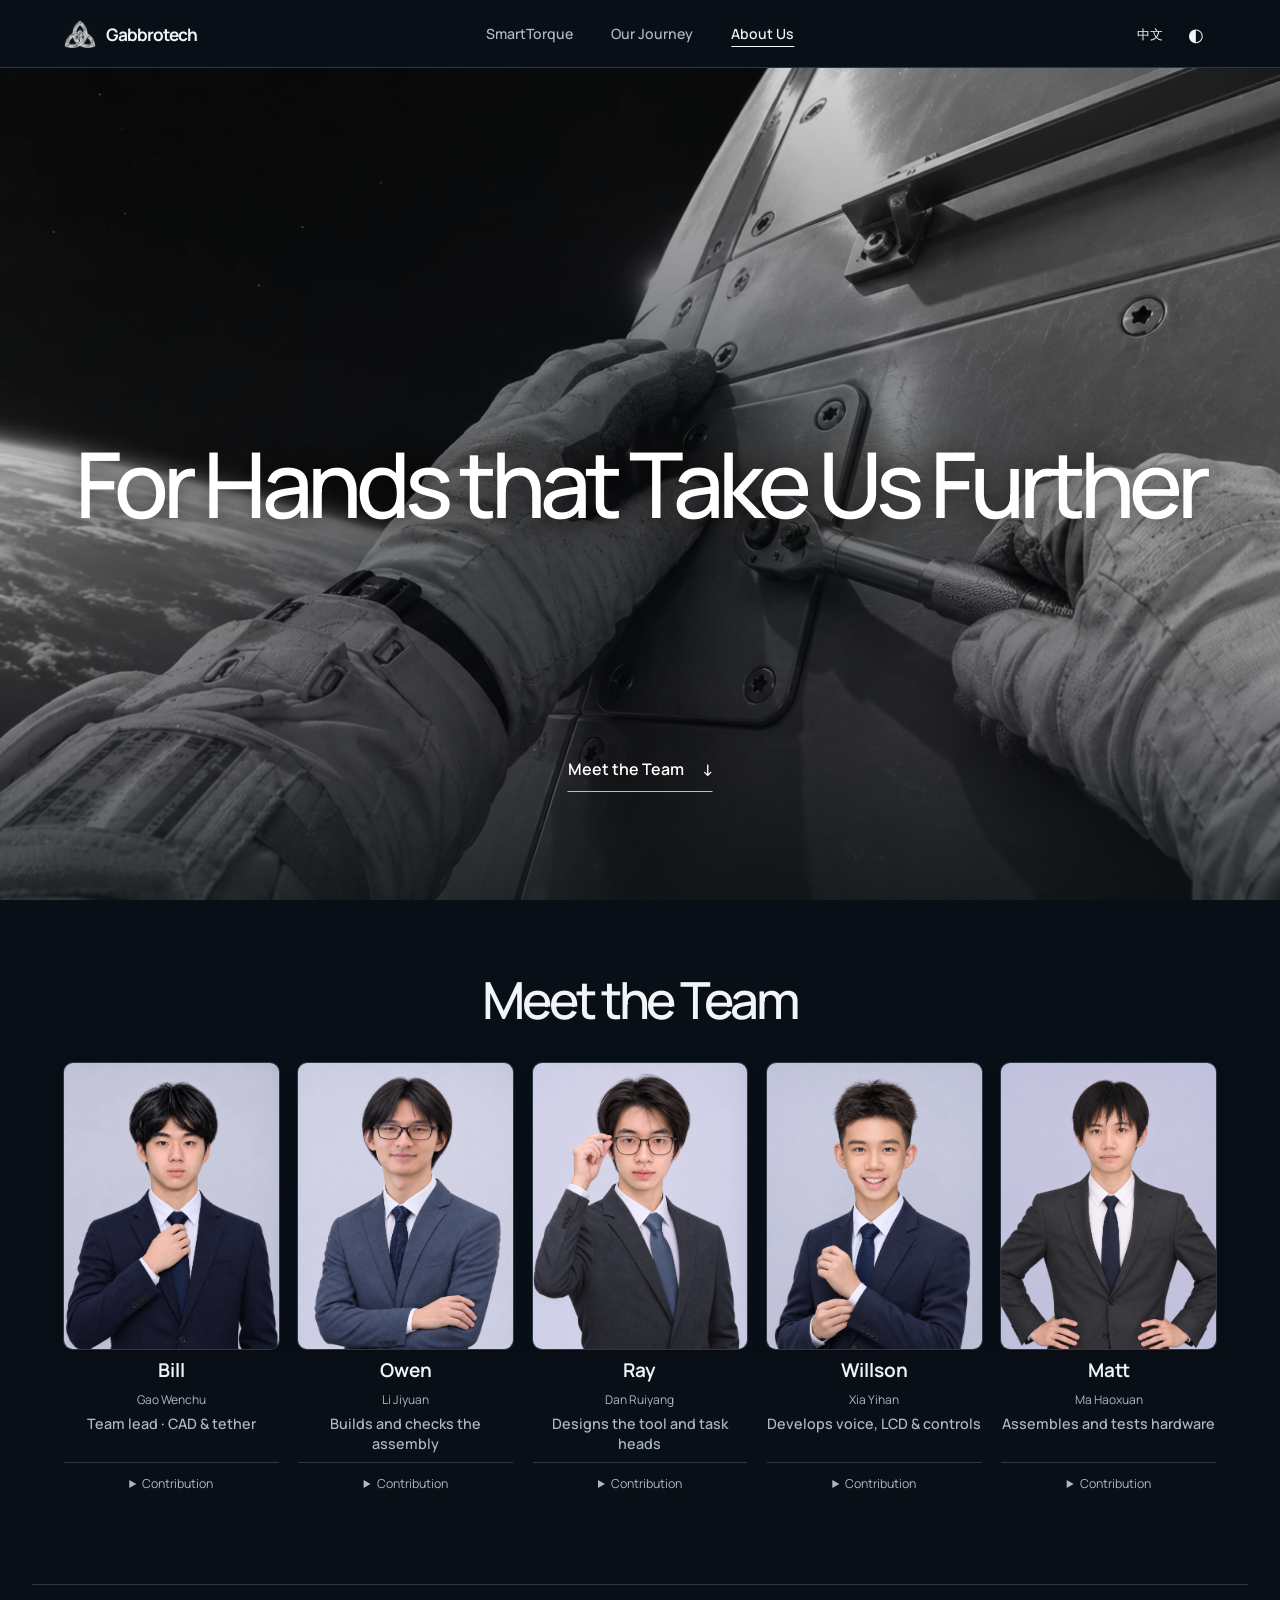
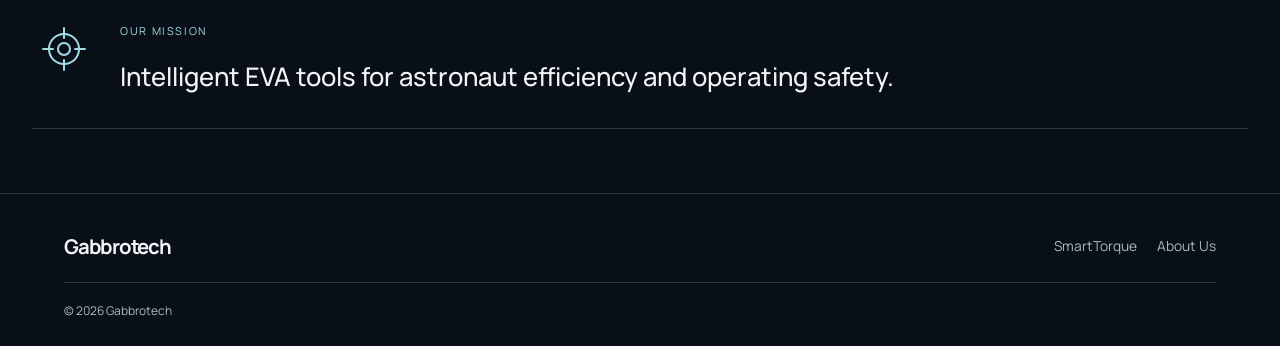
==== commit b3801507: "Revert "Make first-load images and CAD reliable on slow connections" This reverts commit 1a25e1a9746" ====
--- a/about/index.html
+++ b/about/index.html
@@ -1,3 +1,3 @@
 <!doctype html>
-<html lang="en"><head><meta charset="utf-8"><script defer src="/assets/media-recovery.js?v=ed0d3281b376"></script><script>try{document.documentElement.dataset.theme=localStorage.getItem("gabbrotech-theme")||"dark"}catch{}</script><link rel="preload" as="font" type="font/woff2" href="/assets/manrope-latin.woff2" crossorigin><meta name="viewport" content="width=device-width,initial-scale=1"><meta name="theme-color" content="#071017"><title>About Us | Gabbrotech</title><meta name="description" content="Gabbrotech develops intelligent, modular hardware concepts for demanding EVA operations. Explore SmartTorque, a multifunction handheld tool platform."><link rel="icon" type="image/svg+xml" href="data:image/svg+xml,%3Csvg%20xmlns='http://www.w3.org/2000/svg'%20viewBox='0%200%2064%2064'%3E%3Crect%20width='64'%20height='64'%20fill='%23071017'/%3E%3Cpath%20d='M49%2017H22L14%2025v22h28l8-8V31H32v8h9v1H23V25h26z'%20fill='%2372e3f4'/%3E%3C/svg%3E"><link rel="stylesheet" href="/assets/site.css?v=studio1"><link rel="stylesheet" href="/assets/stage.css"><script defer src="/assets/site.js?v=ebf016eb058d"></script><script defer src="/assets/voice.js"></script><script defer src="/assets/features.js"></script><link rel="stylesheet" href="/assets/editorial.css"><script defer src="/assets/editorial.js?v=operation1"></script><link rel="stylesheet" href="/assets/pages.css?v=nov11b"><link rel="stylesheet" href="/assets/team-portraits.css?v=nov14"><link rel="stylesheet" href="/assets/team-first.css?v=nov14"><link rel="stylesheet" href="/assets/studio.css?v=studio1"><link rel="stylesheet" href="/assets/operation.css?v=1"><link rel="stylesheet" href="/assets/about-team-motion.css?v=185cbd061f42"><script defer src="/assets/about-team-motion.js?v=5679d5e7e403"></script></head><body><a class="skip" href="#main">Skip to content</a><header class="site-header"><div class="wrap nav"><a class="brand" href="/" aria-label="Gabbrotech home"><span class="brand-mark" aria-hidden="true"><img src="/assets/gabbrotech-symbol.webp" alt=""></span>Gabbrotech</a><nav class="nav-links" id="navigation" aria-label="Main navigation"><a href="/smarttorque/" data-i18n-skip data-en="SmartTorque" data-zh="SmartTorque">SmartTorque</a><a href="/journey/" data-i18n-skip data-en="Our Journey" data-zh="探索历程">Our Journey</a><a href="/about/" aria-current="page" data-i18n-skip data-en="About Us" data-zh="关于我们">About Us</a></nav><div class="nav-actions"><div class="display-controls"><button class="display-toggle language-toggle" type="button" data-ui="language" aria-label="Switch to Chinese">中文</button><button class="display-toggle theme-toggle" type="button" data-ui="theme" aria-label="Switch to light mode" title="Theme">◐</button></div><button class="menu-toggle" type="button" aria-label="Toggle navigation" aria-controls="navigation" aria-expanded="false">☰</button></div></div></header><main id="main"><section class="people-hero team-hero" aria-labelledby="people-motto"><img src="/assets/editorial/about-eva-hands.avif" width="1916" height="821" fetchpriority="high" alt=""><div class="people-copy"><h1 id="people-motto" class="company-slogan" data-i18n-skip data-en="For Hands that Take Us Further" data-zh="为探索者的双手而造">For Hands that Take Us Further</h1><a href="#team"><span  data-i18n-skip data-en="Meet the Team" data-zh="认识团队">Meet the Team</span> <span aria-hidden="true">↓</span></a></div></section>
-<section id="team" data-team-video="/assets/team/team-entrance.mp4?v=33ceb6342d7d" class="team-landing" aria-labelledby="team-title"><div class="team-entrance"><div class="team-portrait-stage"><header class="team-landing-heading"><h2 id="team-title" data-i18n-skip data-en="Meet the Team" data-zh="认识我们的团队">Meet the Team</h2></header><ul class="team-frame-grid"><li class="team-frame"><div class="member-portrait has-photo"><img src="/assets/team/bill-natural.webp" alt="Bill — Gabbrotech team portrait" width="1086" height="1448" loading="lazy" decoding="async"></div><h3 class="team-frame-name">Bill</h3><div class="member-info"><p data-i18n-skip data-en="Gao Wenchu" data-zh="高文楚" class="member-name">Gao Wenchu</p><p class="member-role" data-i18n-skip data-en="Team lead · CAD & tether" data-zh="负责人 · CAD 与系留结构">Team lead · CAD & tether</p><details class="member-responsibilities"><summary data-i18n-skip="" data-en="Contribution" data-zh="主要工作">Contribution</summary><p data-i18n-skip data-en="Parts CAD · Website · Retention" data-zh="零件建模 · 网页设计 · 防丢失结构" class="member-work">Parts CAD · Website · Retention</p></details></div></li><li class="team-frame"><div class="member-portrait has-photo"><img src="/assets/team/owen.webp" alt="Owen — Gabbrotech team portrait" width="1086" height="1448" loading="lazy" decoding="async"></div><h3 class="team-frame-name">Owen</h3><div class="member-info"><p data-i18n-skip data-en="Li Jiyuan" data-zh="李纪源" class="member-name">Li Jiyuan</p><p class="member-role" data-i18n-skip data-en="Builds and checks the assembly" data-zh="负责组装与质量检查">Builds and checks the assembly</p><details class="member-responsibilities"><summary data-i18n-skip="" data-en="Contribution" data-zh="主要工作">Contribution</summary><p data-i18n-skip data-en="Assembly · Printing · Quality checks" data-zh="产品组装 · 打印监督 · 质量检查" class="member-work">Assembly · Printing · Quality checks</p></details></div></li><li class="team-frame"><div class="member-portrait has-photo"><img src="/assets/team/ray-refined.webp" alt="Ray — Gabbrotech team portrait" width="1086" height="1448" loading="lazy" decoding="async"></div><h3 class="team-frame-name">Ray</h3><div class="member-info"><p data-i18n-skip data-en="Dan Ruiyang" data-zh="但睿洋" class="member-name">Dan Ruiyang</p><p class="member-role" data-i18n-skip data-en="Designs the tool and task heads" data-zh="设计工具与任务接头">Designs the tool and task heads</p><details class="member-responsibilities"><summary data-i18n-skip="" data-en="Contribution" data-zh="主要工作">Contribution</summary><p data-i18n-skip data-en="Tool and head CAD · Channels" data-zh="工具与接头建模 · 销售渠道" class="member-work">Tool and head CAD · Channels</p></details></div></li><li class="team-frame"><div class="member-portrait has-photo"><img src="/assets/team/wilson.webp" alt="Willson — Gabbrotech team portrait" width="1086" height="1448" loading="lazy" decoding="async"></div><h3 class="team-frame-name">Willson</h3><div class="member-info"><p data-i18n-skip data-en="Xia Yihan" data-zh="夏翊涵" class="member-name">Xia Yihan</p><p class="member-role" data-i18n-skip data-en="Develops voice, LCD & controls" data-zh="开发语音、屏幕与执行控制">Develops voice, LCD & controls</p><details class="member-responsibilities"><summary data-i18n-skip="" data-en="Contribution" data-zh="主要工作">Contribution</summary><p data-i18n-skip data-en="Voice · LCD · Actuator control" data-zh="语音交互 · LCD 显示 · 执行器控制" class="member-work">Voice · LCD · Actuator control</p></details></div></li><li class="team-frame"><div class="member-portrait has-photo"><img src="/assets/team/matt-studio-close.webp" alt="Matt — Gabbrotech team portrait" width="1086" height="1448" loading="lazy" decoding="async"></div><h3 class="team-frame-name">Matt</h3><div class="member-info"><p data-i18n-skip data-en="Ma Haoxuan" data-zh="马颢轩" class="member-name">Ma Haoxuan</p><p class="member-role" data-i18n-skip data-en="Assembles and tests hardware" data-zh="组装与测试硬件">Assembles and tests hardware</p><details class="member-responsibilities"><summary data-i18n-skip="" data-en="Contribution" data-zh="主要工作">Contribution</summary><p data-i18n-skip data-en="Hardware · Debugging · Competitor research" data-zh="硬件组装 · 调试维修 · 竞品研究" class="member-work">Hardware · Debugging · Competitor research</p></details></div></li></ul></div></div></section><section class="about-mission"><div class="mission-icon-large"><svg viewbox="0 0 48 48" fill="none" stroke="currentColor" stroke-width="2" stroke-linecap="round" stroke-linejoin="round" aria-hidden="true"><circle cx="24" cy="24" r="15"></circle><circle cx="24" cy="24" r="6"></circle><path d="M24 3v10m0 22v10M3 24h10m22 0h10"></path></svg></div><div><small data-i18n-skip data-en="OUR MISSION" data-zh="我们的使命">OUR MISSION</small><h2 data-i18n-skip data-en="Intelligent EVA tools for astronaut efficiency and operating safety." data-zh="设计智能化舱外工具，提升宇航员的工作效率与操作安全。">Intelligent EVA tools for astronaut efficiency and operating safety.</h2></div></section></main><footer class="site-footer"><div class="studio-footer"><a class="brand" href="/">Gabbrotech</a><div class="footer-links"><a href="/smarttorque/">SmartTorque</a><a href="/about/"><span data-i18n-skip data-en="About Us" data-zh="关于我们">About Us</span></a></div><div class="studio-colophon"><span>© 2026 Gabbrotech</span></div></div></footer></body></html>+<html lang="en"><head><meta charset="utf-8"><script>try{document.documentElement.dataset.theme=localStorage.getItem("gabbrotech-theme")||"dark"}catch{}</script><link rel="preload" as="font" type="font/woff2" href="/assets/manrope-latin.woff2" crossorigin><meta name="viewport" content="width=device-width,initial-scale=1"><meta name="theme-color" content="#071017"><title>About Us | Gabbrotech</title><meta name="description" content="Gabbrotech develops intelligent, modular hardware concepts for demanding EVA operations. Explore SmartTorque, a multifunction handheld tool platform."><link rel="icon" type="image/svg+xml" href="data:image/svg+xml,%3Csvg%20xmlns='http://www.w3.org/2000/svg'%20viewBox='0%200%2064%2064'%3E%3Crect%20width='64'%20height='64'%20fill='%23071017'/%3E%3Cpath%20d='M49%2017H22L14%2025v22h28l8-8V31H32v8h9v1H23V25h26z'%20fill='%2372e3f4'/%3E%3C/svg%3E"><link rel="stylesheet" href="/assets/site.css?v=studio1"><link rel="stylesheet" href="/assets/stage.css"><script defer src="/assets/site.js?v=768c9d5bfb41"></script><script defer src="/assets/voice.js"></script><script defer src="/assets/features.js"></script><link rel="stylesheet" href="/assets/editorial.css"><script defer src="/assets/editorial.js?v=operation1"></script><link rel="stylesheet" href="/assets/pages.css?v=nov11b"><link rel="stylesheet" href="/assets/team-portraits.css?v=nov14"><link rel="stylesheet" href="/assets/team-first.css?v=nov14"><link rel="stylesheet" href="/assets/studio.css?v=studio1"><link rel="stylesheet" href="/assets/operation.css?v=1"><link rel="stylesheet" href="/assets/about-team-motion.css?v=185cbd061f42"><script defer src="/assets/about-team-motion.js?v=7f62986a2f89"></script></head><body><a class="skip" href="#main">Skip to content</a><header class="site-header"><div class="wrap nav"><a class="brand" href="/" aria-label="Gabbrotech home"><span class="brand-mark" aria-hidden="true"><img src="/assets/gabbrotech-symbol.webp" alt=""></span>Gabbrotech</a><nav class="nav-links" id="navigation" aria-label="Main navigation"><a href="/smarttorque/" data-i18n-skip data-en="SmartTorque" data-zh="SmartTorque">SmartTorque</a><a href="/journey/" data-i18n-skip data-en="Our Journey" data-zh="探索历程">Our Journey</a><a href="/about/" aria-current="page" data-i18n-skip data-en="About Us" data-zh="关于我们">About Us</a></nav><div class="nav-actions"><div class="display-controls"><button class="display-toggle language-toggle" type="button" data-ui="language" aria-label="Switch to Chinese">中文</button><button class="display-toggle theme-toggle" type="button" data-ui="theme" aria-label="Switch to light mode" title="Theme">◐</button></div><button class="menu-toggle" type="button" aria-label="Toggle navigation" aria-controls="navigation" aria-expanded="false">☰</button></div></div></header><main id="main"><section class="people-hero team-hero" aria-labelledby="people-motto"><img src="/assets/editorial/about-eva-hands.webp" width="1916" height="821" fetchpriority="high" alt=""><div class="people-copy"><h1 id="people-motto" class="company-slogan" data-i18n-skip data-en="For Hands that Take Us Further" data-zh="为探索者的双手而造">For Hands that Take Us Further</h1><a href="#team"><span  data-i18n-skip data-en="Meet the Team" data-zh="认识团队">Meet the Team</span> <span aria-hidden="true">↓</span></a></div></section>
+<section id="team" data-team-video="/assets/team/team-entrance.mp4?v=17614f5a51db" class="team-landing" aria-labelledby="team-title"><div class="team-entrance"><div class="team-portrait-stage"><header class="team-landing-heading"><h2 id="team-title" data-i18n-skip data-en="Meet the Team" data-zh="认识我们的团队">Meet the Team</h2></header><ul class="team-frame-grid"><li class="team-frame"><div class="member-portrait has-photo"><img src="/assets/team/bill-natural.webp" alt="Bill — Gabbrotech team portrait" width="1086" height="1448" loading="lazy" decoding="async"></div><h3 class="team-frame-name">Bill</h3><div class="member-info"><p data-i18n-skip data-en="Gao Wenchu" data-zh="高文楚" class="member-name">Gao Wenchu</p><p class="member-role" data-i18n-skip data-en="Team lead · CAD & tether" data-zh="负责人 · CAD 与系留结构">Team lead · CAD & tether</p><details class="member-responsibilities"><summary data-i18n-skip="" data-en="Contribution" data-zh="主要工作">Contribution</summary><p data-i18n-skip data-en="Parts CAD · Website · Retention" data-zh="零件建模 · 网页设计 · 防丢失结构" class="member-work">Parts CAD · Website · Retention</p></details></div></li><li class="team-frame"><div class="member-portrait has-photo"><img src="/assets/team/owen.webp" alt="Owen — Gabbrotech team portrait" width="1086" height="1448" loading="lazy" decoding="async"></div><h3 class="team-frame-name">Owen</h3><div class="member-info"><p data-i18n-skip data-en="Li Jiyuan" data-zh="李纪源" class="member-name">Li Jiyuan</p><p class="member-role" data-i18n-skip data-en="Builds and checks the assembly" data-zh="负责组装与质量检查">Builds and checks the assembly</p><details class="member-responsibilities"><summary data-i18n-skip="" data-en="Contribution" data-zh="主要工作">Contribution</summary><p data-i18n-skip data-en="Assembly · Printing · Quality checks" data-zh="产品组装 · 打印监督 · 质量检查" class="member-work">Assembly · Printing · Quality checks</p></details></div></li><li class="team-frame"><div class="member-portrait has-photo"><img src="/assets/team/ray-refined.webp" alt="Ray — Gabbrotech team portrait" width="1086" height="1448" loading="lazy" decoding="async"></div><h3 class="team-frame-name">Ray</h3><div class="member-info"><p data-i18n-skip data-en="Dan Ruiyang" data-zh="但睿洋" class="member-name">Dan Ruiyang</p><p class="member-role" data-i18n-skip data-en="Designs the tool and task heads" data-zh="设计工具与任务接头">Designs the tool and task heads</p><details class="member-responsibilities"><summary data-i18n-skip="" data-en="Contribution" data-zh="主要工作">Contribution</summary><p data-i18n-skip data-en="Tool and head CAD · Channels" data-zh="工具与接头建模 · 销售渠道" class="member-work">Tool and head CAD · Channels</p></details></div></li><li class="team-frame"><div class="member-portrait has-photo"><img src="/assets/team/wilson.webp" alt="Willson — Gabbrotech team portrait" width="1086" height="1448" loading="lazy" decoding="async"></div><h3 class="team-frame-name">Willson</h3><div class="member-info"><p data-i18n-skip data-en="Xia Yihan" data-zh="夏翊涵" class="member-name">Xia Yihan</p><p class="member-role" data-i18n-skip data-en="Develops voice, LCD & controls" data-zh="开发语音、屏幕与执行控制">Develops voice, LCD & controls</p><details class="member-responsibilities"><summary data-i18n-skip="" data-en="Contribution" data-zh="主要工作">Contribution</summary><p data-i18n-skip data-en="Voice · LCD · Actuator control" data-zh="语音交互 · LCD 显示 · 执行器控制" class="member-work">Voice · LCD · Actuator control</p></details></div></li><li class="team-frame"><div class="member-portrait has-photo"><img src="/assets/team/matt-studio-close.webp" alt="Matt — Gabbrotech team portrait" width="1086" height="1448" loading="lazy" decoding="async"></div><h3 class="team-frame-name">Matt</h3><div class="member-info"><p data-i18n-skip data-en="Ma Haoxuan" data-zh="马颢轩" class="member-name">Ma Haoxuan</p><p class="member-role" data-i18n-skip data-en="Assembles and tests hardware" data-zh="组装与测试硬件">Assembles and tests hardware</p><details class="member-responsibilities"><summary data-i18n-skip="" data-en="Contribution" data-zh="主要工作">Contribution</summary><p data-i18n-skip data-en="Hardware · Debugging · Competitor research" data-zh="硬件组装 · 调试维修 · 竞品研究" class="member-work">Hardware · Debugging · Competitor research</p></details></div></li></ul></div></div></section><section class="about-mission"><div class="mission-icon-large"><svg viewbox="0 0 48 48" fill="none" stroke="currentColor" stroke-width="2" stroke-linecap="round" stroke-linejoin="round" aria-hidden="true"><circle cx="24" cy="24" r="15"></circle><circle cx="24" cy="24" r="6"></circle><path d="M24 3v10m0 22v10M3 24h10m22 0h10"></path></svg></div><div><small data-i18n-skip data-en="OUR MISSION" data-zh="我们的使命">OUR MISSION</small><h2 data-i18n-skip data-en="Intelligent EVA tools for astronaut efficiency and operating safety." data-zh="设计智能化舱外工具，提升宇航员的工作效率与操作安全。">Intelligent EVA tools for astronaut efficiency and operating safety.</h2></div></section></main><footer class="site-footer"><div class="studio-footer"><a class="brand" href="/">Gabbrotech</a><div class="footer-links"><a href="/smarttorque/">SmartTorque</a><a href="/about/"><span data-i18n-skip data-en="About Us" data-zh="关于我们">About Us</span></a></div><div class="studio-colophon"><span>© 2026 Gabbrotech</span></div></div></footer></body></html>
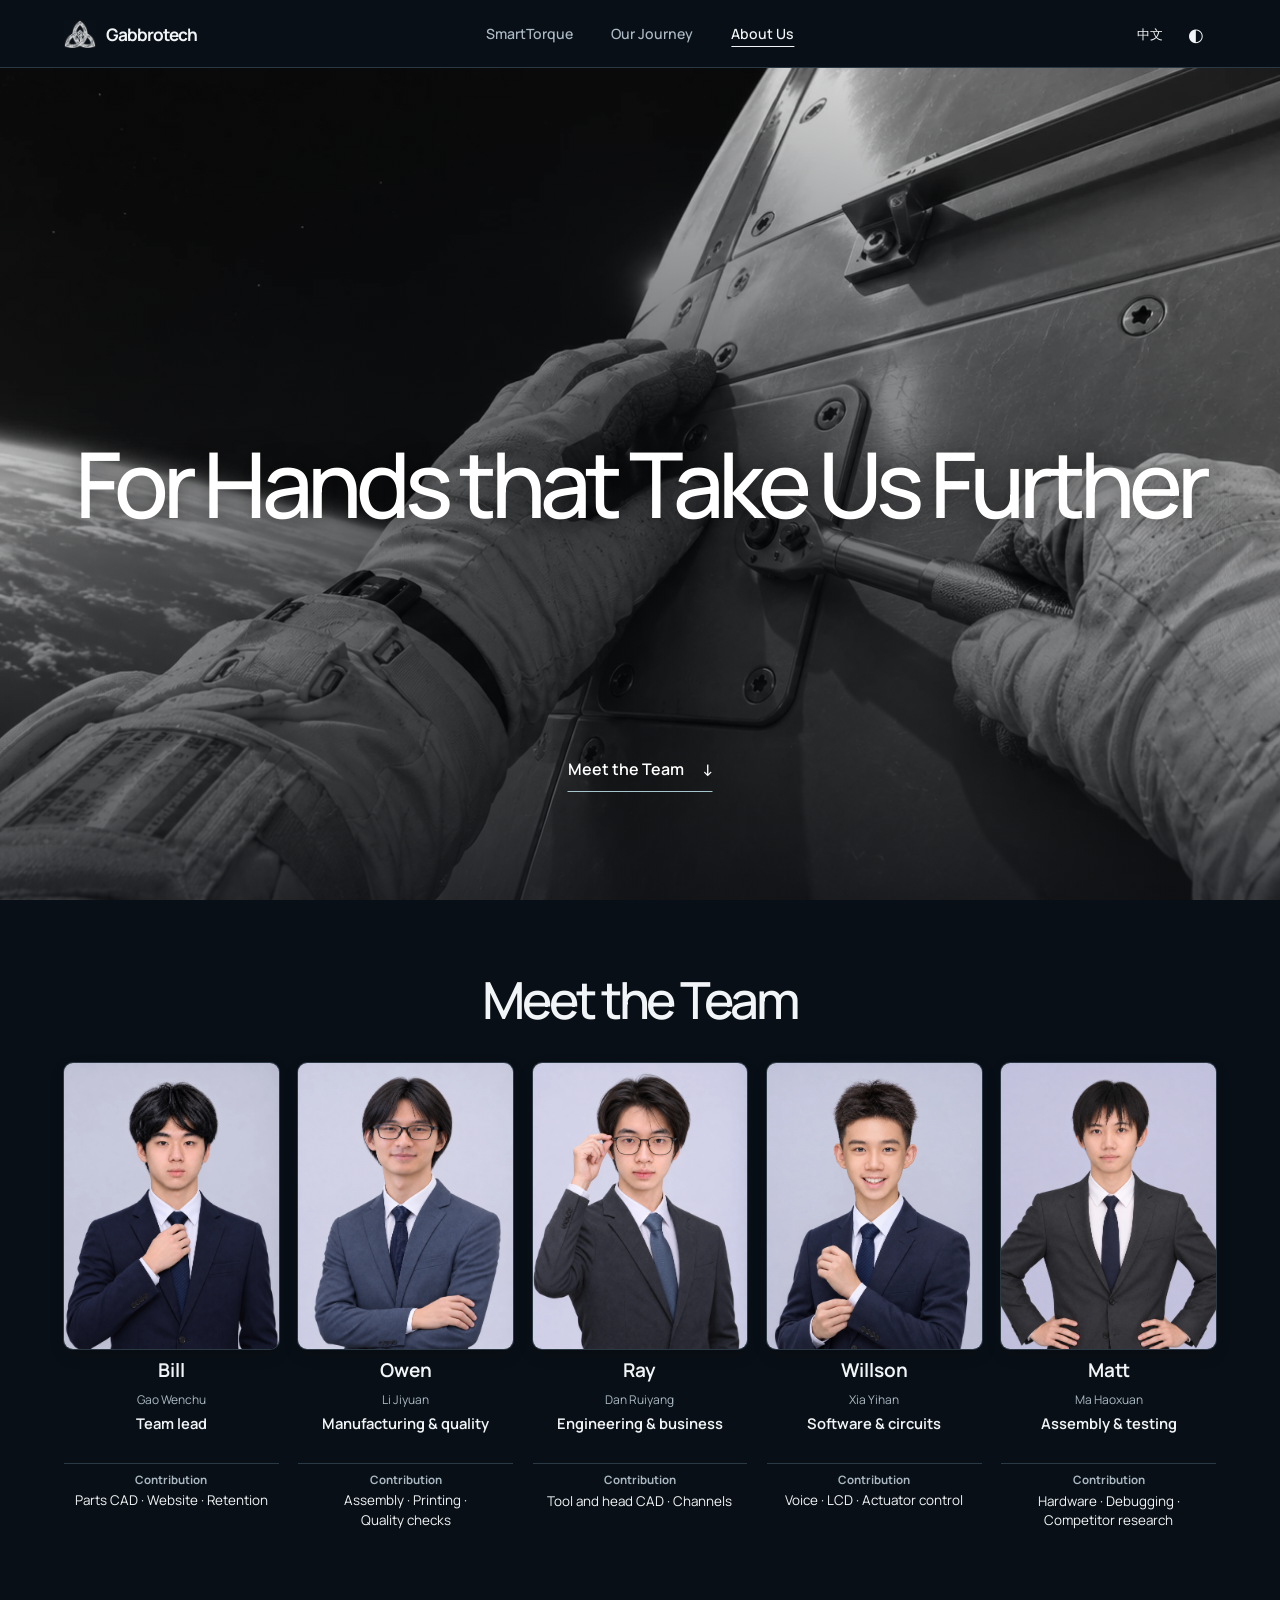
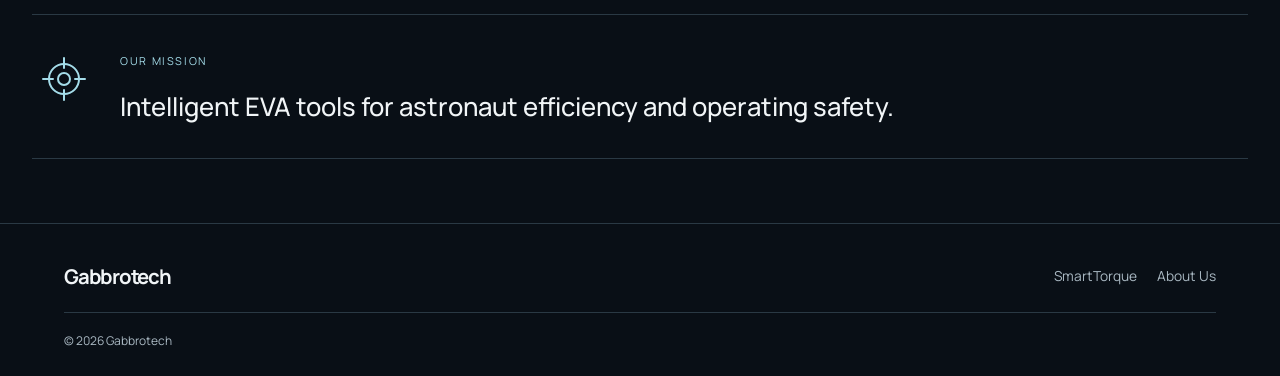
==== commit f29b304a: "Clarify team roles and preserve Journey and entrance quality" ====
--- a/about/index.html
+++ b/about/index.html
@@ -1,3 +1,3 @@
 <!doctype html>
-<html lang="en"><head><meta charset="utf-8"><script>try{document.documentElement.dataset.theme=localStorage.getItem("gabbrotech-theme")||"dark"}catch{}</script><link rel="preload" as="font" type="font/woff2" href="/assets/manrope-latin.woff2" crossorigin><meta name="viewport" content="width=device-width,initial-scale=1"><meta name="theme-color" content="#071017"><title>About Us | Gabbrotech</title><meta name="description" content="Gabbrotech develops intelligent, modular hardware concepts for demanding EVA operations. Explore SmartTorque, a multifunction handheld tool platform."><link rel="icon" type="image/svg+xml" href="data:image/svg+xml,%3Csvg%20xmlns='http://www.w3.org/2000/svg'%20viewBox='0%200%2064%2064'%3E%3Crect%20width='64'%20height='64'%20fill='%23071017'/%3E%3Cpath%20d='M49%2017H22L14%2025v22h28l8-8V31H32v8h9v1H23V25h26z'%20fill='%2372e3f4'/%3E%3C/svg%3E"><link rel="stylesheet" href="/assets/site.css?v=studio1"><link rel="stylesheet" href="/assets/stage.css"><script defer src="/assets/site.js?v=768c9d5bfb41"></script><script defer src="/assets/voice.js"></script><script defer src="/assets/features.js"></script><link rel="stylesheet" href="/assets/editorial.css"><script defer src="/assets/editorial.js?v=operation1"></script><link rel="stylesheet" href="/assets/pages.css?v=nov11b"><link rel="stylesheet" href="/assets/team-portraits.css?v=nov14"><link rel="stylesheet" href="/assets/team-first.css?v=nov14"><link rel="stylesheet" href="/assets/studio.css?v=studio1"><link rel="stylesheet" href="/assets/operation.css?v=1"><link rel="stylesheet" href="/assets/about-team-motion.css?v=185cbd061f42"><script defer src="/assets/about-team-motion.js?v=7f62986a2f89"></script></head><body><a class="skip" href="#main">Skip to content</a><header class="site-header"><div class="wrap nav"><a class="brand" href="/" aria-label="Gabbrotech home"><span class="brand-mark" aria-hidden="true"><img src="/assets/gabbrotech-symbol.webp" alt=""></span>Gabbrotech</a><nav class="nav-links" id="navigation" aria-label="Main navigation"><a href="/smarttorque/" data-i18n-skip data-en="SmartTorque" data-zh="SmartTorque">SmartTorque</a><a href="/journey/" data-i18n-skip data-en="Our Journey" data-zh="探索历程">Our Journey</a><a href="/about/" aria-current="page" data-i18n-skip data-en="About Us" data-zh="关于我们">About Us</a></nav><div class="nav-actions"><div class="display-controls"><button class="display-toggle language-toggle" type="button" data-ui="language" aria-label="Switch to Chinese">中文</button><button class="display-toggle theme-toggle" type="button" data-ui="theme" aria-label="Switch to light mode" title="Theme">◐</button></div><button class="menu-toggle" type="button" aria-label="Toggle navigation" aria-controls="navigation" aria-expanded="false">☰</button></div></div></header><main id="main"><section class="people-hero team-hero" aria-labelledby="people-motto"><img src="/assets/editorial/about-eva-hands.webp" width="1916" height="821" fetchpriority="high" alt=""><div class="people-copy"><h1 id="people-motto" class="company-slogan" data-i18n-skip data-en="For Hands that Take Us Further" data-zh="为探索者的双手而造">For Hands that Take Us Further</h1><a href="#team"><span  data-i18n-skip data-en="Meet the Team" data-zh="认识团队">Meet the Team</span> <span aria-hidden="true">↓</span></a></div></section>
-<section id="team" data-team-video="/assets/team/team-entrance.mp4?v=17614f5a51db" class="team-landing" aria-labelledby="team-title"><div class="team-entrance"><div class="team-portrait-stage"><header class="team-landing-heading"><h2 id="team-title" data-i18n-skip data-en="Meet the Team" data-zh="认识我们的团队">Meet the Team</h2></header><ul class="team-frame-grid"><li class="team-frame"><div class="member-portrait has-photo"><img src="/assets/team/bill-natural.webp" alt="Bill — Gabbrotech team portrait" width="1086" height="1448" loading="lazy" decoding="async"></div><h3 class="team-frame-name">Bill</h3><div class="member-info"><p data-i18n-skip data-en="Gao Wenchu" data-zh="高文楚" class="member-name">Gao Wenchu</p><p class="member-role" data-i18n-skip data-en="Team lead · CAD & tether" data-zh="负责人 · CAD 与系留结构">Team lead · CAD & tether</p><details class="member-responsibilities"><summary data-i18n-skip="" data-en="Contribution" data-zh="主要工作">Contribution</summary><p data-i18n-skip data-en="Parts CAD · Website · Retention" data-zh="零件建模 · 网页设计 · 防丢失结构" class="member-work">Parts CAD · Website · Retention</p></details></div></li><li class="team-frame"><div class="member-portrait has-photo"><img src="/assets/team/owen.webp" alt="Owen — Gabbrotech team portrait" width="1086" height="1448" loading="lazy" decoding="async"></div><h3 class="team-frame-name">Owen</h3><div class="member-info"><p data-i18n-skip data-en="Li Jiyuan" data-zh="李纪源" class="member-name">Li Jiyuan</p><p class="member-role" data-i18n-skip data-en="Builds and checks the assembly" data-zh="负责组装与质量检查">Builds and checks the assembly</p><details class="member-responsibilities"><summary data-i18n-skip="" data-en="Contribution" data-zh="主要工作">Contribution</summary><p data-i18n-skip data-en="Assembly · Printing · Quality checks" data-zh="产品组装 · 打印监督 · 质量检查" class="member-work">Assembly · Printing · Quality checks</p></details></div></li><li class="team-frame"><div class="member-portrait has-photo"><img src="/assets/team/ray-refined.webp" alt="Ray — Gabbrotech team portrait" width="1086" height="1448" loading="lazy" decoding="async"></div><h3 class="team-frame-name">Ray</h3><div class="member-info"><p data-i18n-skip data-en="Dan Ruiyang" data-zh="但睿洋" class="member-name">Dan Ruiyang</p><p class="member-role" data-i18n-skip data-en="Designs the tool and task heads" data-zh="设计工具与任务接头">Designs the tool and task heads</p><details class="member-responsibilities"><summary data-i18n-skip="" data-en="Contribution" data-zh="主要工作">Contribution</summary><p data-i18n-skip data-en="Tool and head CAD · Channels" data-zh="工具与接头建模 · 销售渠道" class="member-work">Tool and head CAD · Channels</p></details></div></li><li class="team-frame"><div class="member-portrait has-photo"><img src="/assets/team/wilson.webp" alt="Willson — Gabbrotech team portrait" width="1086" height="1448" loading="lazy" decoding="async"></div><h3 class="team-frame-name">Willson</h3><div class="member-info"><p data-i18n-skip data-en="Xia Yihan" data-zh="夏翊涵" class="member-name">Xia Yihan</p><p class="member-role" data-i18n-skip data-en="Develops voice, LCD & controls" data-zh="开发语音、屏幕与执行控制">Develops voice, LCD & controls</p><details class="member-responsibilities"><summary data-i18n-skip="" data-en="Contribution" data-zh="主要工作">Contribution</summary><p data-i18n-skip data-en="Voice · LCD · Actuator control" data-zh="语音交互 · LCD 显示 · 执行器控制" class="member-work">Voice · LCD · Actuator control</p></details></div></li><li class="team-frame"><div class="member-portrait has-photo"><img src="/assets/team/matt-studio-close.webp" alt="Matt — Gabbrotech team portrait" width="1086" height="1448" loading="lazy" decoding="async"></div><h3 class="team-frame-name">Matt</h3><div class="member-info"><p data-i18n-skip data-en="Ma Haoxuan" data-zh="马颢轩" class="member-name">Ma Haoxuan</p><p class="member-role" data-i18n-skip data-en="Assembles and tests hardware" data-zh="组装与测试硬件">Assembles and tests hardware</p><details class="member-responsibilities"><summary data-i18n-skip="" data-en="Contribution" data-zh="主要工作">Contribution</summary><p data-i18n-skip data-en="Hardware · Debugging · Competitor research" data-zh="硬件组装 · 调试维修 · 竞品研究" class="member-work">Hardware · Debugging · Competitor research</p></details></div></li></ul></div></div></section><section class="about-mission"><div class="mission-icon-large"><svg viewbox="0 0 48 48" fill="none" stroke="currentColor" stroke-width="2" stroke-linecap="round" stroke-linejoin="round" aria-hidden="true"><circle cx="24" cy="24" r="15"></circle><circle cx="24" cy="24" r="6"></circle><path d="M24 3v10m0 22v10M3 24h10m22 0h10"></path></svg></div><div><small data-i18n-skip data-en="OUR MISSION" data-zh="我们的使命">OUR MISSION</small><h2 data-i18n-skip data-en="Intelligent EVA tools for astronaut efficiency and operating safety." data-zh="设计智能化舱外工具，提升宇航员的工作效率与操作安全。">Intelligent EVA tools for astronaut efficiency and operating safety.</h2></div></section></main><footer class="site-footer"><div class="studio-footer"><a class="brand" href="/">Gabbrotech</a><div class="footer-links"><a href="/smarttorque/">SmartTorque</a><a href="/about/"><span data-i18n-skip data-en="About Us" data-zh="关于我们">About Us</span></a></div><div class="studio-colophon"><span>© 2026 Gabbrotech</span></div></div></footer></body></html>+<html lang="en"><head><meta charset="utf-8"><script>try{document.documentElement.dataset.theme=localStorage.getItem("gabbrotech-theme")||"dark"}catch{}</script><link rel="preload" as="font" type="font/woff2" href="/assets/manrope-latin.woff2" crossorigin><meta name="viewport" content="width=device-width,initial-scale=1"><meta name="theme-color" content="#071017"><title>About Us | Gabbrotech</title><meta name="description" content="Gabbrotech develops intelligent, modular hardware concepts for demanding EVA operations. Explore SmartTorque, a multifunction handheld tool platform."><link rel="icon" type="image/svg+xml" href="data:image/svg+xml,%3Csvg%20xmlns='http://www.w3.org/2000/svg'%20viewBox='0%200%2064%2064'%3E%3Crect%20width='64'%20height='64'%20fill='%23071017'/%3E%3Cpath%20d='M49%2017H22L14%2025v22h28l8-8V31H32v8h9v1H23V25h26z'%20fill='%2372e3f4'/%3E%3C/svg%3E"><link rel="stylesheet" href="/assets/site.css?v=studio1"><link rel="stylesheet" href="/assets/stage.css"><script defer src="/assets/site.js?v=768c9d5bfb41"></script><script defer src="/assets/voice.js"></script><script defer src="/assets/features.js"></script><link rel="stylesheet" href="/assets/editorial.css"><script defer src="/assets/editorial.js?v=operation1"></script><link rel="stylesheet" href="/assets/pages.css?v=nov11b"><link rel="stylesheet" href="/assets/team-portraits.css?v=nov14"><link rel="stylesheet" href="/assets/team-first.css?v=nov14"><link rel="stylesheet" href="/assets/studio.css?v=studio1"><link rel="stylesheet" href="/assets/operation.css?v=1"><link rel="stylesheet" href="/assets/about-team-motion.css?v=ad4baccc0ef2"><script defer src="/assets/about-team-motion.js?v=1295817b3db1"></script></head><body><a class="skip" href="#main">Skip to content</a><header class="site-header"><div class="wrap nav"><a class="brand" href="/" aria-label="Gabbrotech home"><span class="brand-mark" aria-hidden="true"><img src="/assets/gabbrotech-symbol.webp" alt=""></span>Gabbrotech</a><nav class="nav-links" id="navigation" aria-label="Main navigation"><a href="/smarttorque/" data-i18n-skip data-en="SmartTorque" data-zh="SmartTorque">SmartTorque</a><a href="/journey/" data-i18n-skip data-en="Our Journey" data-zh="探索历程">Our Journey</a><a href="/about/" aria-current="page" data-i18n-skip data-en="About Us" data-zh="关于我们">About Us</a></nav><div class="nav-actions"><div class="display-controls"><button class="display-toggle language-toggle" type="button" data-ui="language" aria-label="Switch to Chinese">中文</button><button class="display-toggle theme-toggle" type="button" data-ui="theme" aria-label="Switch to light mode" title="Theme">◐</button></div><button class="menu-toggle" type="button" aria-label="Toggle navigation" aria-controls="navigation" aria-expanded="false">☰</button></div></div></header><main id="main"><section class="people-hero team-hero" aria-labelledby="people-motto"><img src="/assets/editorial/about-eva-hands.webp" width="1916" height="821" fetchpriority="high" alt=""><div class="people-copy"><h1 id="people-motto" class="company-slogan" data-i18n-skip data-en="For Hands that Take Us Further" data-zh="为探索者的双手而造">For Hands that Take Us Further</h1><a href="#team"><span  data-i18n-skip data-en="Meet the Team" data-zh="认识团队">Meet the Team</span> <span aria-hidden="true">↓</span></a></div></section>
+<section id="team" data-team-video="/assets/team/team-entrance.mp4?v=17614f5a51db" class="team-landing" aria-labelledby="team-title"><div class="team-entrance"><div class="team-portrait-stage"><header class="team-landing-heading"><h2 id="team-title" data-i18n-skip data-en="Meet the Team" data-zh="认识我们的团队">Meet the Team</h2></header><ul class="team-frame-grid"><li class="team-frame"><div class="member-portrait has-photo"><img src="/assets/team/bill-natural.webp" alt="Bill — Gabbrotech team portrait" width="1086" height="1448" loading="lazy" decoding="async"></div><h3 class="team-frame-name">Bill</h3><div class="member-info"><p data-i18n-skip data-en="Gao Wenchu" data-zh="高文楚" class="member-name">Gao Wenchu</p><p class="member-role" data-i18n-skip data-en="Team lead" data-zh="团队负责人">Team lead</p><div class="member-contribution"><p class="member-contribution-label" data-i18n-skip data-en="Contribution" data-zh="贡献">Contribution</p><p data-i18n-skip data-en="Parts CAD · Website · Retention" data-zh="零件建模 · 网页设计 · 防丢失结构" class="member-work">Parts CAD · Website · Retention</p></div></div></li><li class="team-frame"><div class="member-portrait has-photo"><img src="/assets/team/owen.webp" alt="Owen — Gabbrotech team portrait" width="1086" height="1448" loading="lazy" decoding="async"></div><h3 class="team-frame-name">Owen</h3><div class="member-info"><p data-i18n-skip data-en="Li Jiyuan" data-zh="李纪源" class="member-name">Li Jiyuan</p><p class="member-role" data-i18n-skip data-en="Manufacturing &amp; quality" data-zh="制造与质量">Manufacturing &amp; quality</p><div class="member-contribution"><p class="member-contribution-label" data-i18n-skip data-en="Contribution" data-zh="贡献">Contribution</p><p data-i18n-skip data-en="Assembly · Printing · Quality checks" data-zh="产品组装 · 打印监督 · 质量检查" class="member-work">Assembly · Printing · Quality checks</p></div></div></li><li class="team-frame"><div class="member-portrait has-photo"><img src="/assets/team/ray-refined.webp" alt="Ray — Gabbrotech team portrait" width="1086" height="1448" loading="lazy" decoding="async"></div><h3 class="team-frame-name">Ray</h3><div class="member-info"><p data-i18n-skip data-en="Dan Ruiyang" data-zh="但睿洋" class="member-name">Dan Ruiyang</p><p class="member-role" data-i18n-skip data-en="Engineering &amp; business" data-zh="工程与商业">Engineering &amp; business</p><div class="member-contribution"><p class="member-contribution-label" data-i18n-skip data-en="Contribution" data-zh="贡献">Contribution</p><p data-i18n-skip data-en="Tool and head CAD · Channels" data-zh="工具与接头建模 · 销售渠道" class="member-work">Tool and head CAD · Channels</p></div></div></li><li class="team-frame"><div class="member-portrait has-photo"><img src="/assets/team/wilson.webp" alt="Willson — Gabbrotech team portrait" width="1086" height="1448" loading="lazy" decoding="async"></div><h3 class="team-frame-name">Willson</h3><div class="member-info"><p data-i18n-skip data-en="Xia Yihan" data-zh="夏翊涵" class="member-name">Xia Yihan</p><p class="member-role" data-i18n-skip data-en="Software &amp; circuits" data-zh="软件与电路">Software &amp; circuits</p><div class="member-contribution"><p class="member-contribution-label" data-i18n-skip data-en="Contribution" data-zh="贡献">Contribution</p><p data-i18n-skip data-en="Voice · LCD · Actuator control" data-zh="语音交互 · LCD 显示 · 执行器控制" class="member-work">Voice · LCD · Actuator control</p></div></div></li><li class="team-frame"><div class="member-portrait has-photo"><img src="/assets/team/matt-studio-close.webp" alt="Matt — Gabbrotech team portrait" width="1086" height="1448" loading="lazy" decoding="async"></div><h3 class="team-frame-name">Matt</h3><div class="member-info"><p data-i18n-skip data-en="Ma Haoxuan" data-zh="马颢轩" class="member-name">Ma Haoxuan</p><p class="member-role" data-i18n-skip data-en="Assembly &amp; testing" data-zh="组装与测试">Assembly &amp; testing</p><div class="member-contribution"><p class="member-contribution-label" data-i18n-skip data-en="Contribution" data-zh="贡献">Contribution</p><p data-i18n-skip data-en="Hardware · Debugging · Competitor research" data-zh="硬件组装 · 调试维修 · 竞品研究" class="member-work">Hardware · Debugging · Competitor research</p></div></div></li></ul></div></div></section><section class="about-mission"><div class="mission-icon-large"><svg viewbox="0 0 48 48" fill="none" stroke="currentColor" stroke-width="2" stroke-linecap="round" stroke-linejoin="round" aria-hidden="true"><circle cx="24" cy="24" r="15"></circle><circle cx="24" cy="24" r="6"></circle><path d="M24 3v10m0 22v10M3 24h10m22 0h10"></path></svg></div><div><small data-i18n-skip data-en="OUR MISSION" data-zh="我们的使命">OUR MISSION</small><h2 data-i18n-skip data-en="Intelligent EVA tools for astronaut efficiency and operating safety." data-zh="设计智能化舱外工具，提升宇航员的工作效率与操作安全。">Intelligent EVA tools for astronaut efficiency and operating safety.</h2></div></section></main><footer class="site-footer"><div class="studio-footer"><a class="brand" href="/">Gabbrotech</a><div class="footer-links"><a href="/smarttorque/">SmartTorque</a><a href="/about/"><span data-i18n-skip data-en="About Us" data-zh="关于我们">About Us</span></a></div><div class="studio-colophon"><span>© 2026 Gabbrotech</span></div></div></footer></body></html>
--- a/assets/about-team-motion.css
+++ b/assets/about-team-motion.css
@@ -107,19 +107,29 @@
 #team .team-frame .member-role {
   min-height: 2.7em;
   margin: 0 0 9px;
-  color: var(--muted);
-  font: 550 clamp(.79rem, 1.12vw, .97rem)/1.35 var(--display);
+  color: var(--text);
+  font: 630 clamp(.81rem, 1.15vw, 1.01rem)/1.35 var(--display);
   hyphens: auto;
   overflow-wrap: break-word;
 }
-#team .team-frame .member-responsibilities {
-  padding-top: 5px;
+#team .team-frame .member-contribution {
+  padding-top: .53rem;
+  border-top: 1px solid var(--line);
 }
-#team .team-frame .member-responsibilities summary {
-  min-height: 32px;
-  font-size: .77rem;
-  line-height: 1.35;
-  align-content: center;
+#team .team-frame .member-contribution-label {
+  margin: 0 0 .25rem;
+  color: var(--muted);
+  font-size: .72rem;
+  font-weight: 690;
+  line-height: 1.3;
+}
+#team .team-frame .member-work {
+  margin: 0;
+  color: var(--text);
+  font-size: .84rem;
+  line-height: 1.44;
+  text-wrap: pretty;
+  overflow-wrap: anywhere;
 }
 @media (max-width: 760px) {
   .team-portrait-stage { gap: clamp(16px, 3svh, 28px); }
@@ -135,7 +145,9 @@
   #team .team-frame .member-info { margin-top: 4px; }
   #team .team-frame .member-name { margin-bottom: 3px; font-size: .68rem; }
   #team .team-frame .member-role { margin-bottom: 4px; font-size: .73rem; }
-  #team .team-frame .member-responsibilities summary { min-height: 27px; font-size: .69rem; }
+  #team .team-frame .member-contribution { padding-top: .34rem; }
+  #team .team-frame .member-contribution-label { font-size: .63rem; }
+  #team .team-frame .member-work { font-size: .69rem; }
 }
 @media (max-width: 760px) and (max-height: 590px) {
   .team-portrait-stage { gap: 12px; padding-block: 8px 12px; }
@@ -145,14 +157,7 @@
     font-size: .68rem;
     text-wrap: balance;
   }
-  #team .team-frame .member-responsibilities summary {
-    min-height: 24px;
-    font-size: .67rem;
-    list-style: none;
-    text-decoration: underline;
-    text-underline-offset: 2px;
-  }
-  #team .team-frame .member-responsibilities summary::-webkit-details-marker { display: none; }
+  #team .team-frame .member-work { font-size: .66rem; line-height: 1.32; }
 }
 @media (prefers-reduced-motion: reduce) {
   #team .team-frame .member-info { transition: none; }
